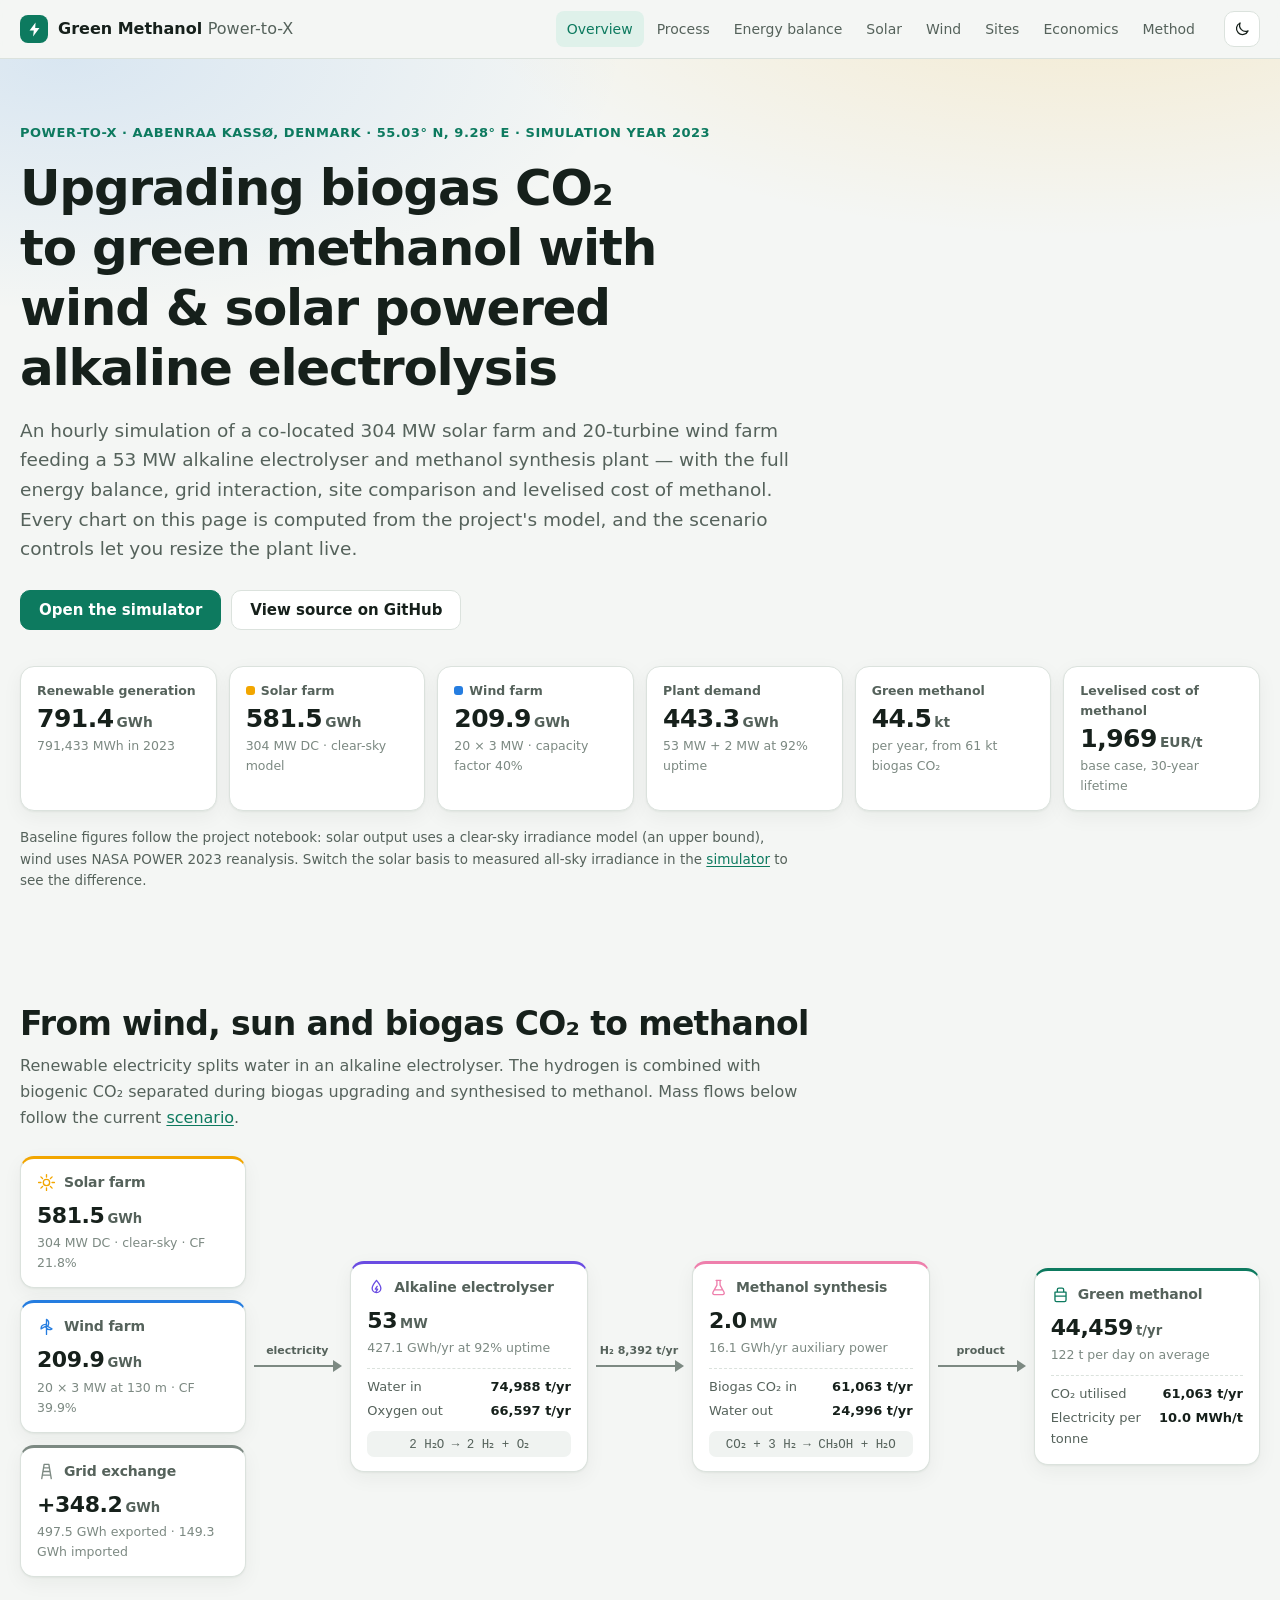
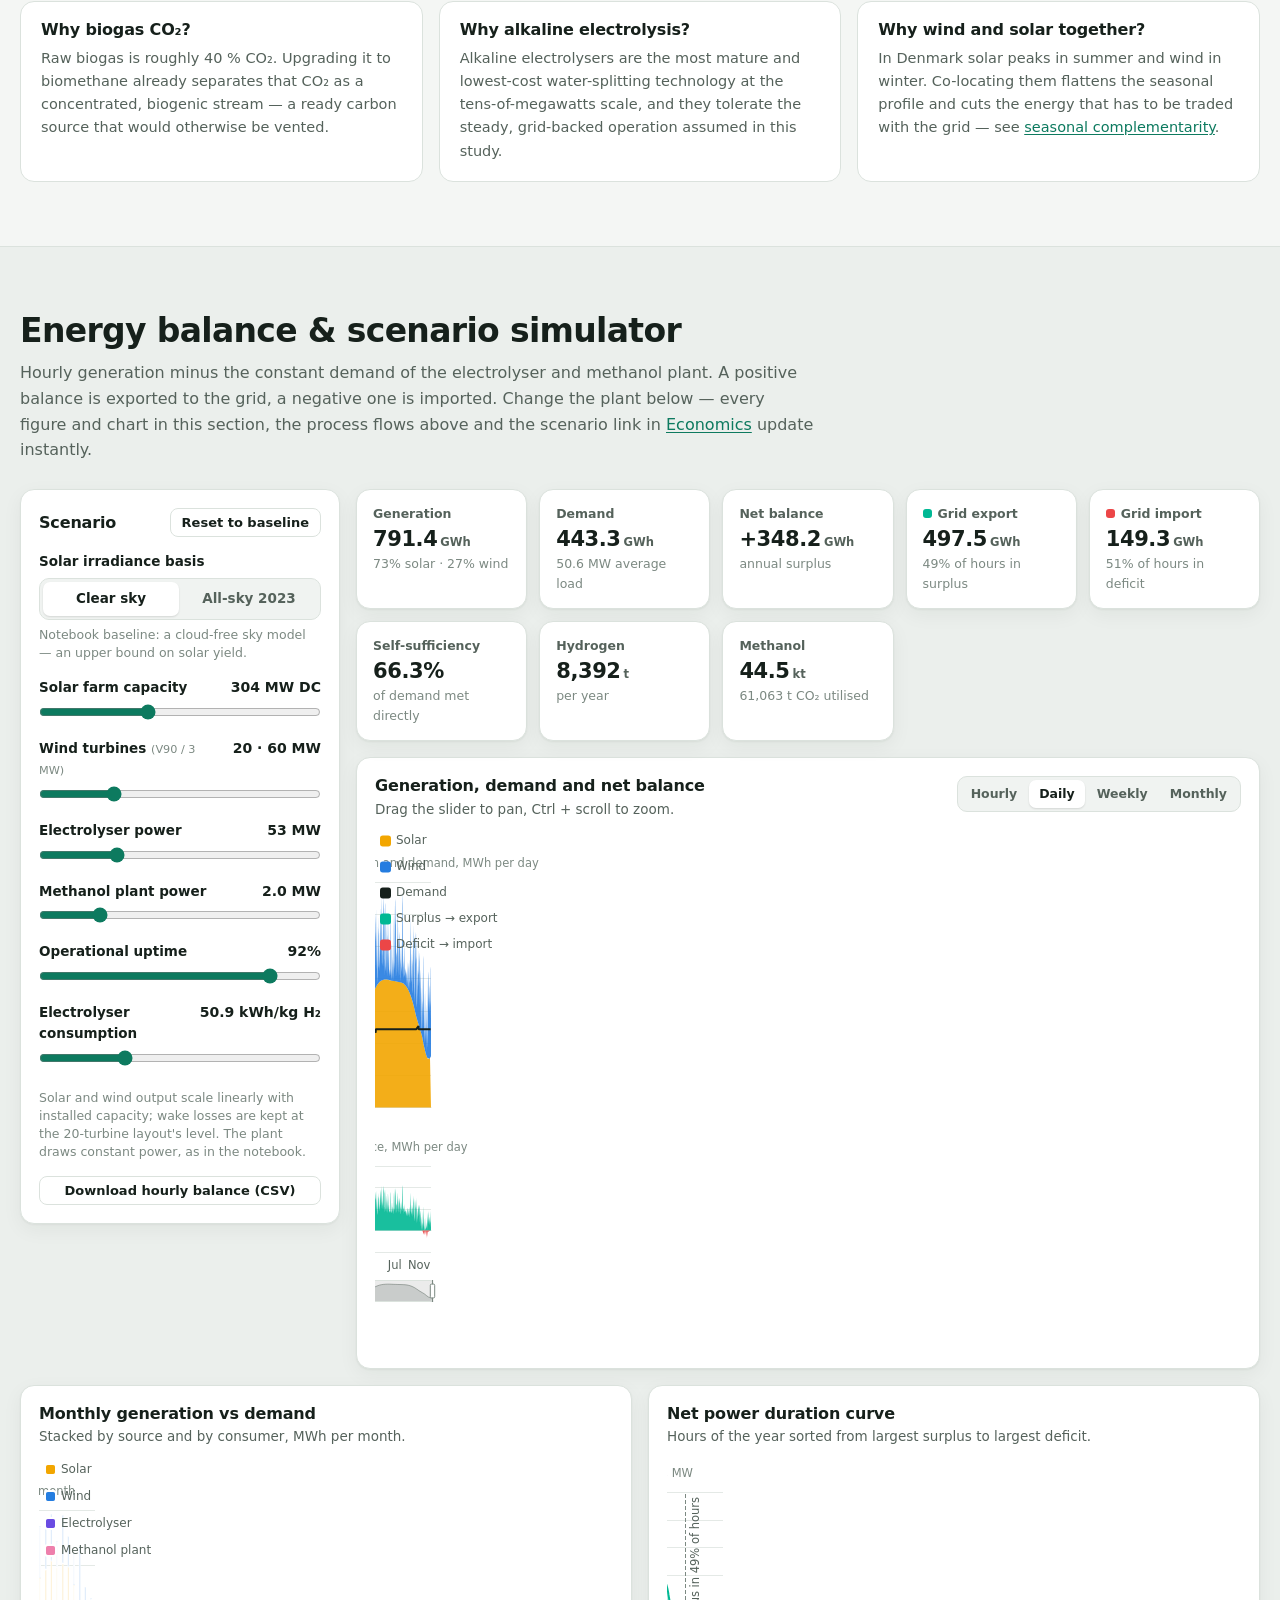
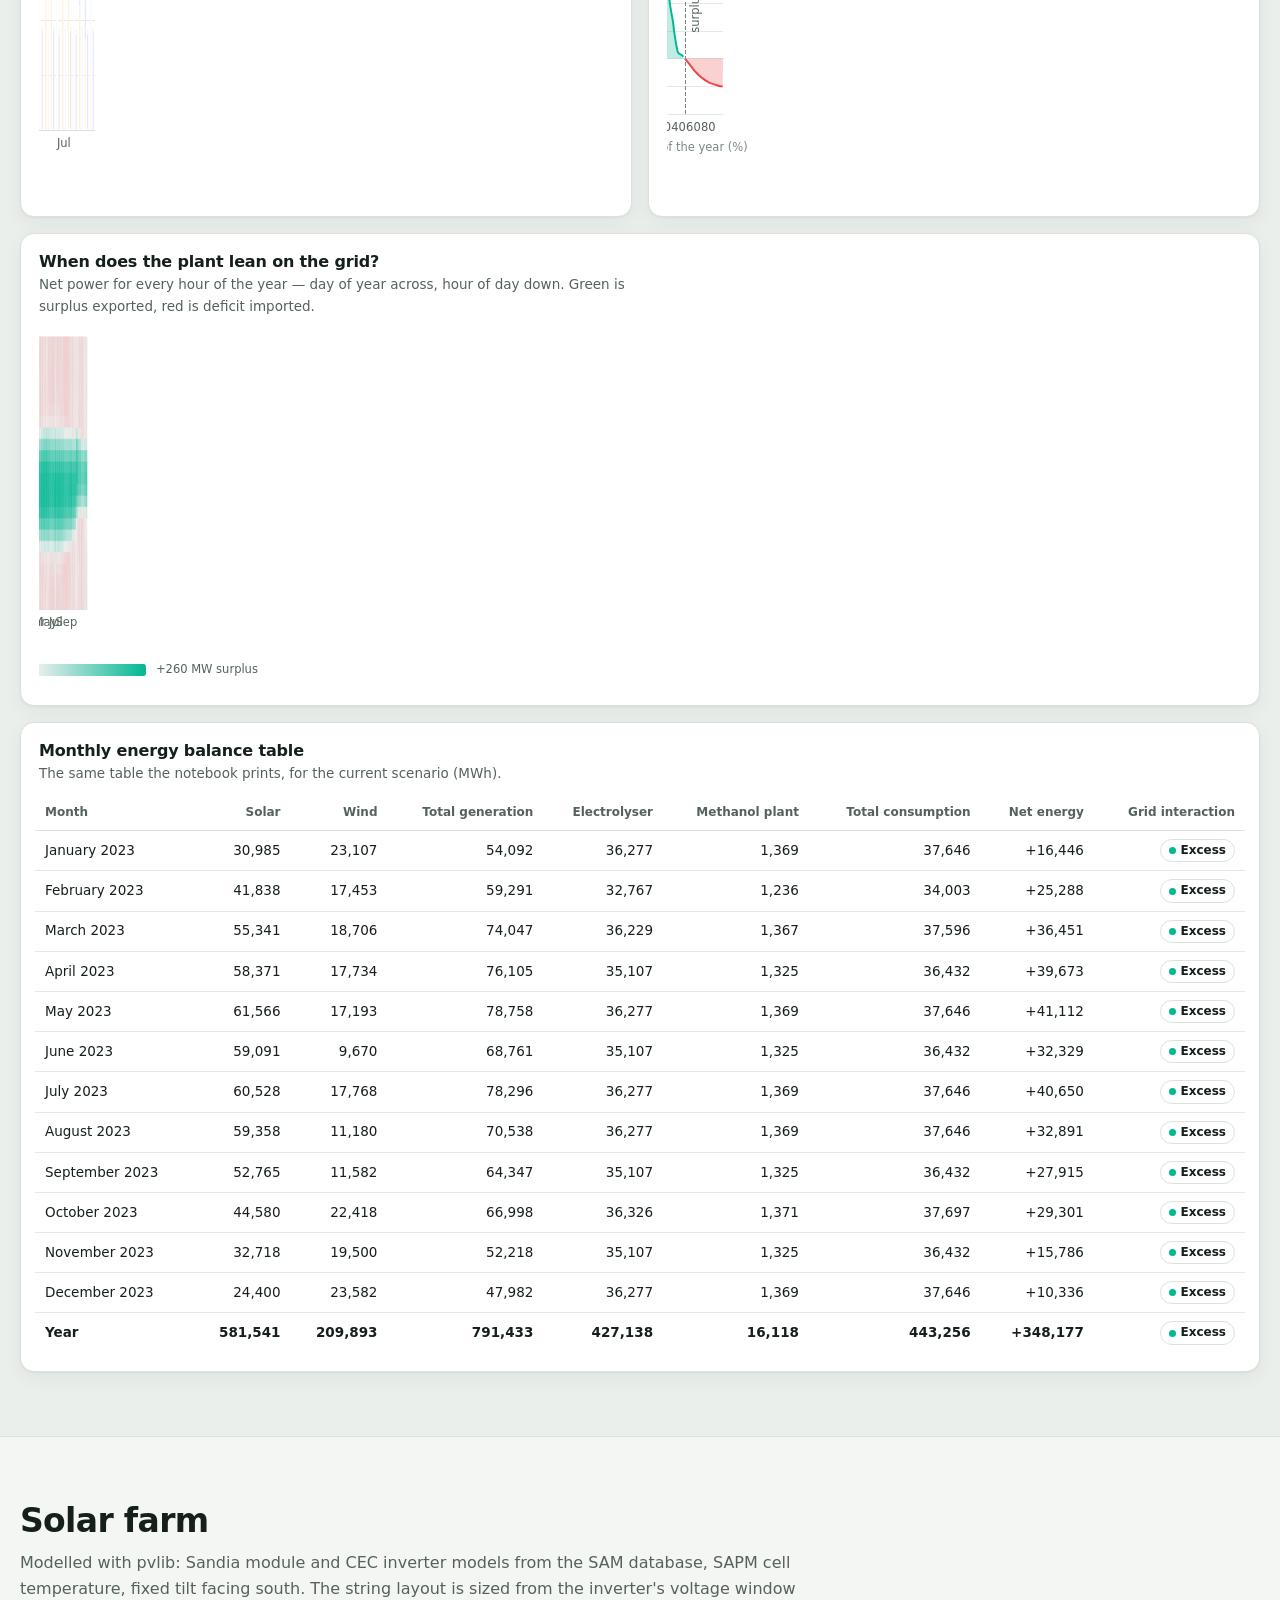
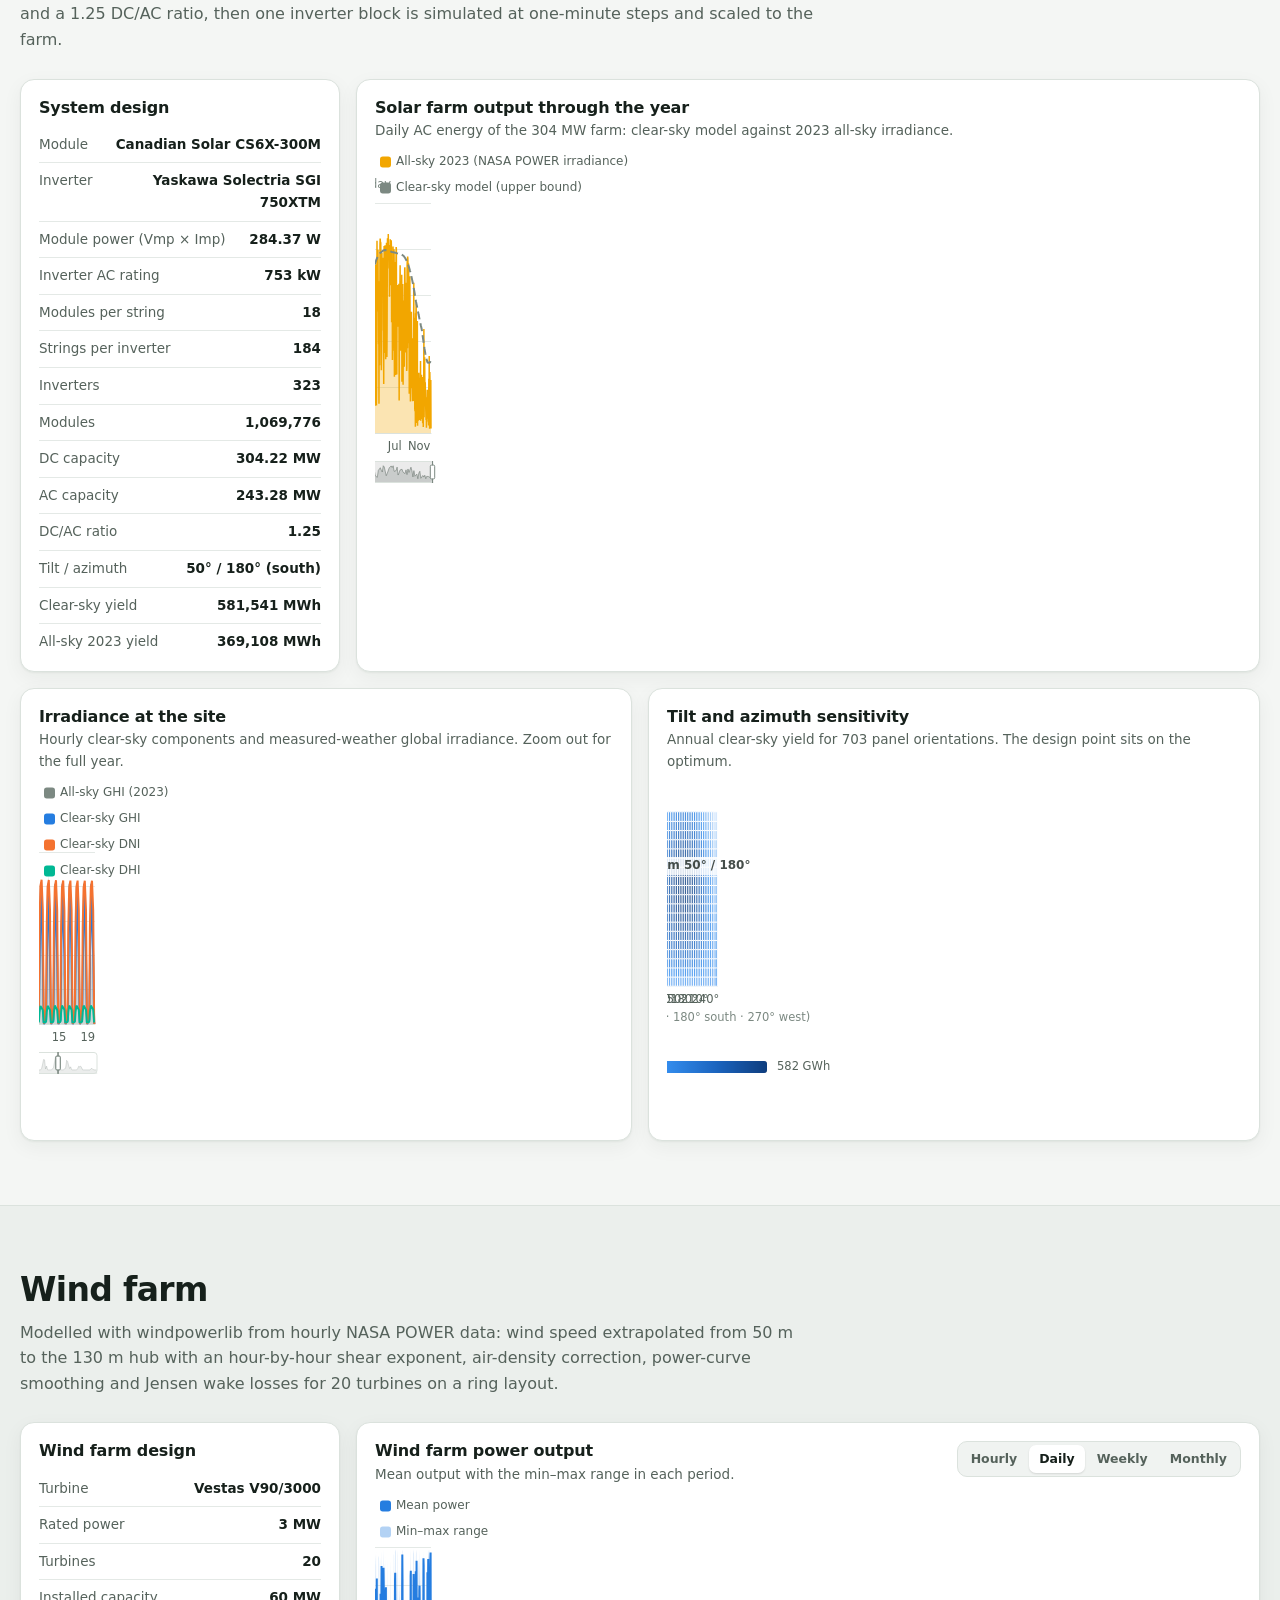
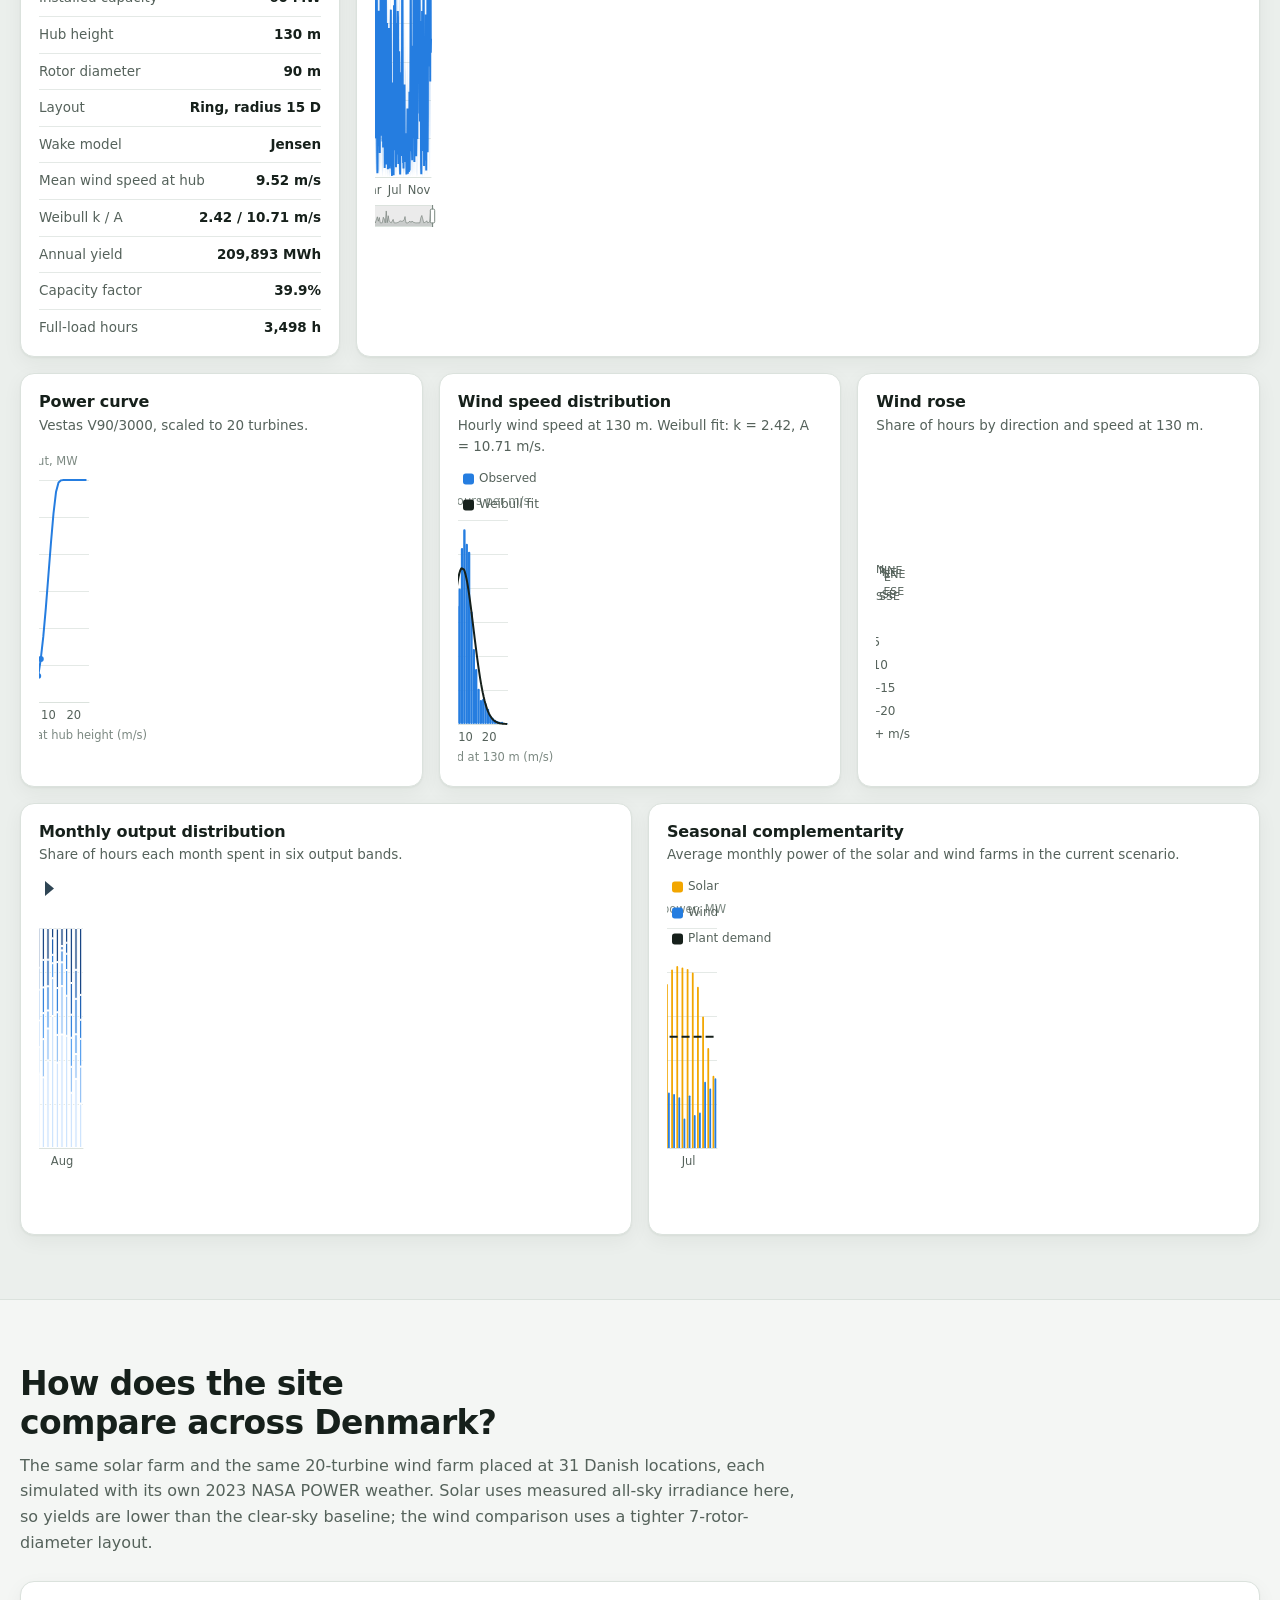
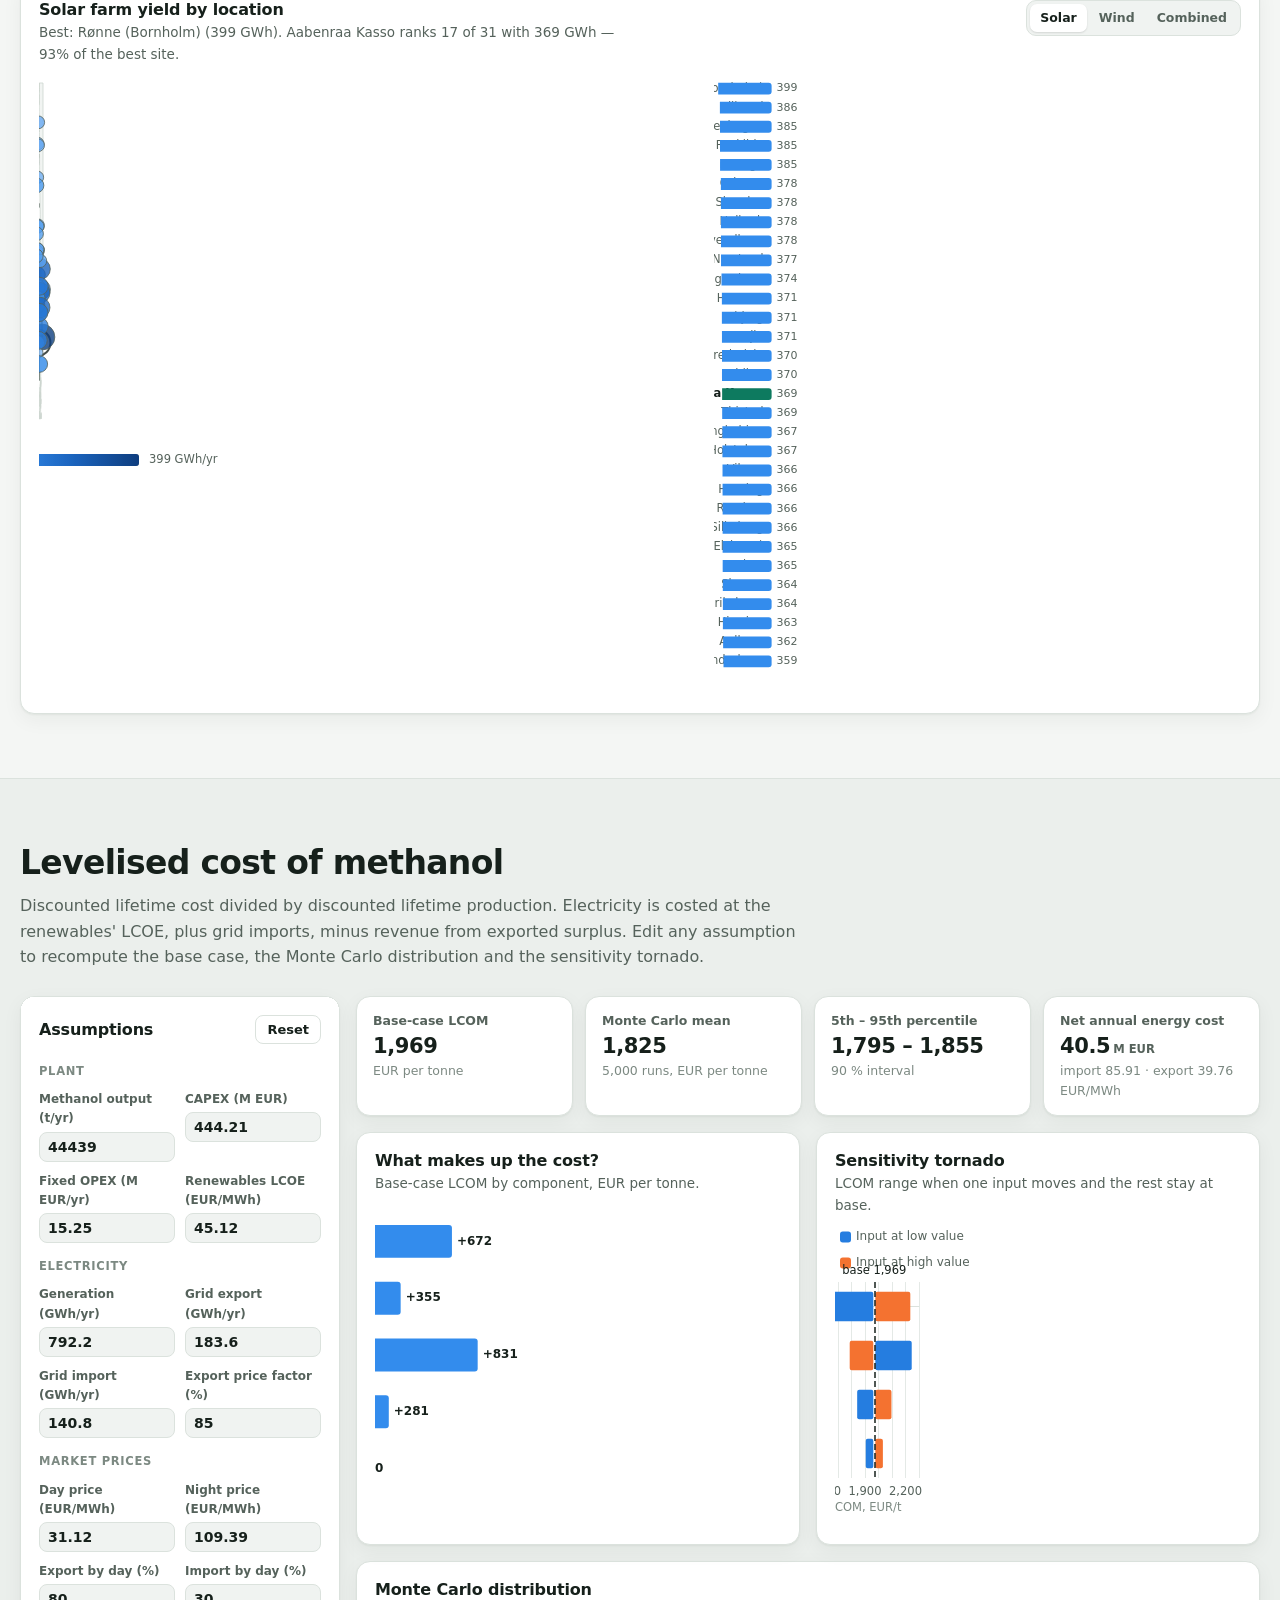
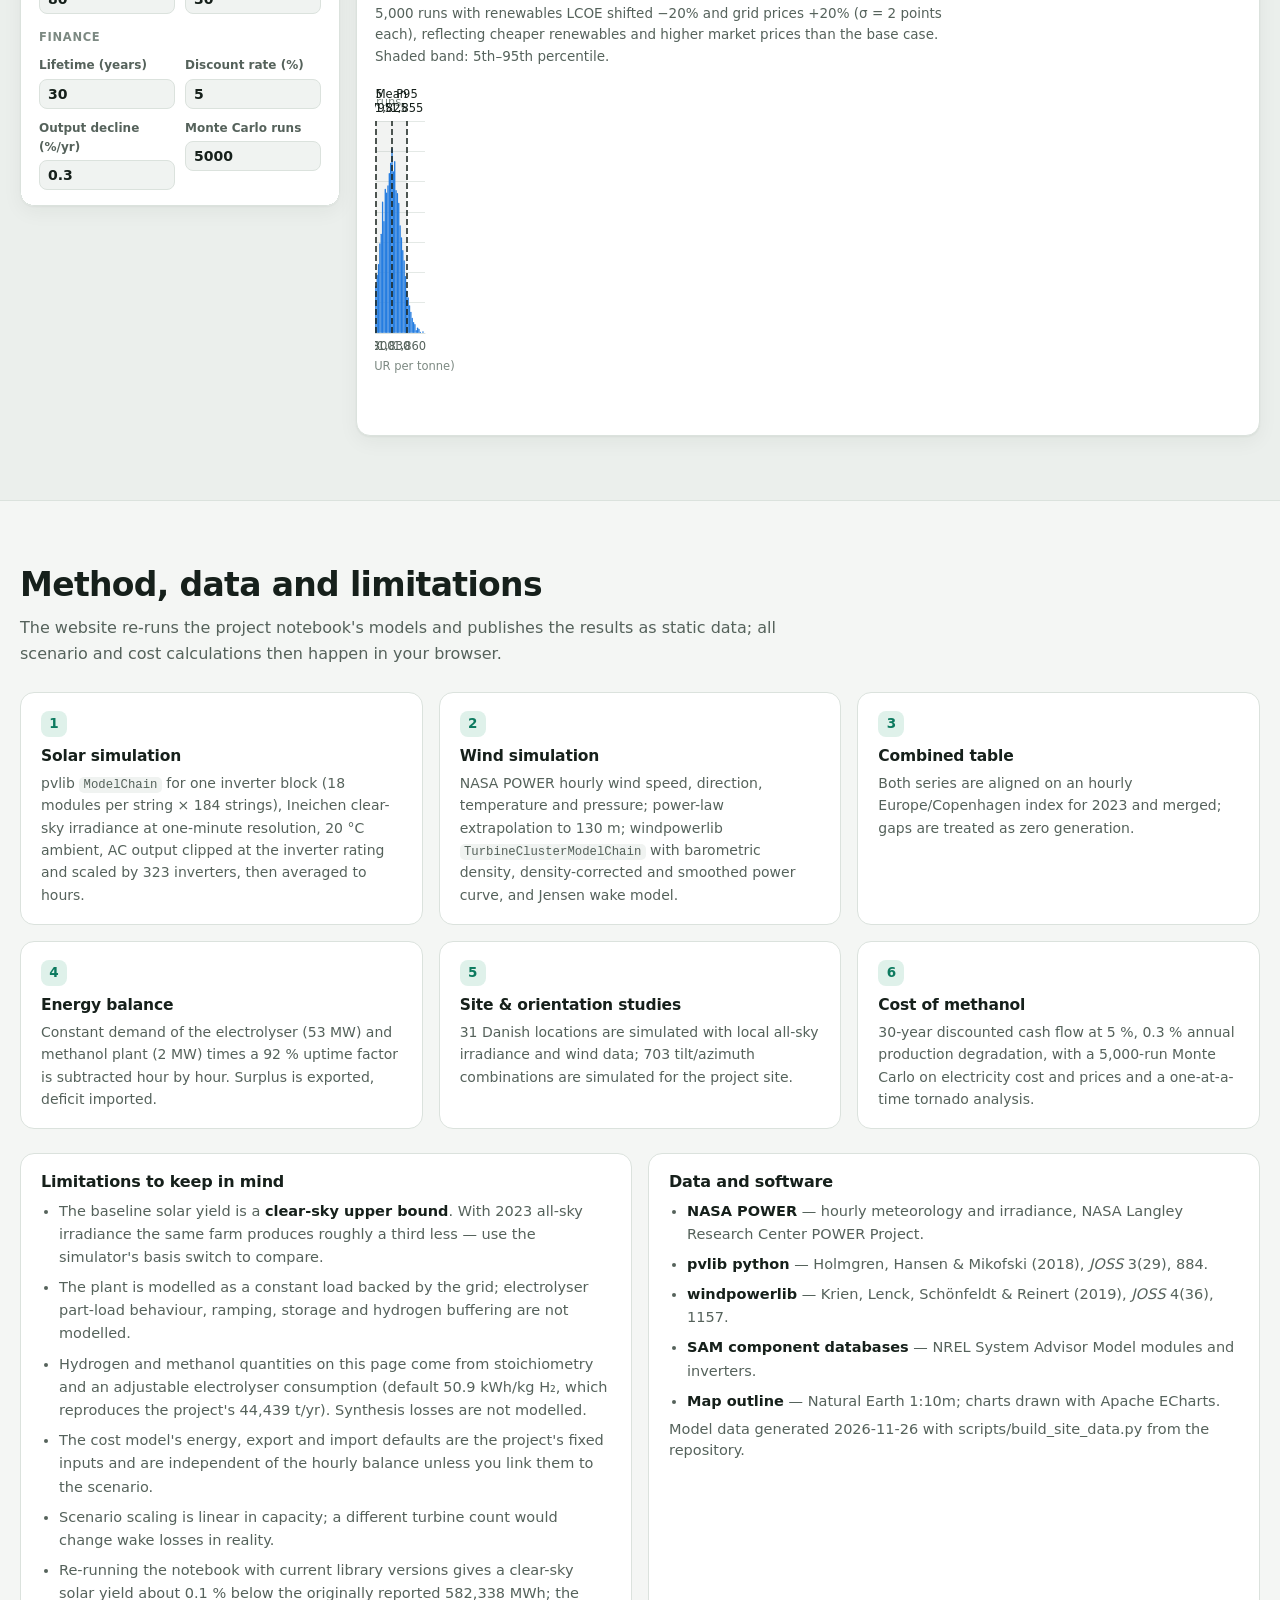
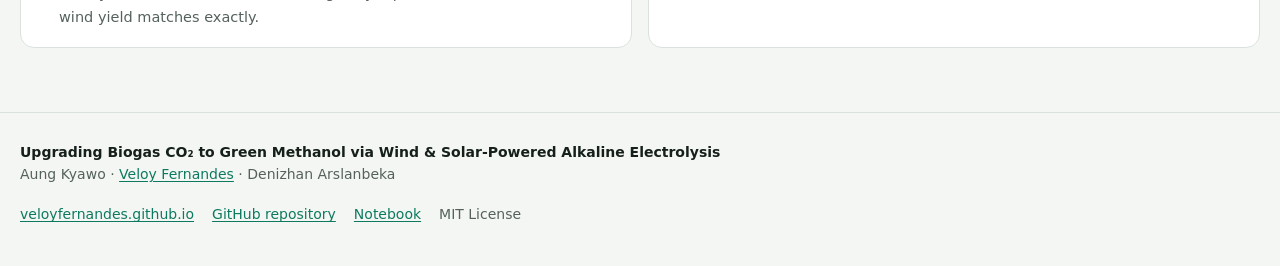
==== green-methanol/index.html @ 8b022f76 "Host the green methanol simulator at /green-methanol/ Copy of the static site from the project repos" ====
<!doctype html>
<html lang="en">
<head>
<meta charset="utf-8">
<meta name="viewport" content="width=device-width, initial-scale=1">
<title>Green Methanol Power-to-X · Wind &amp; Solar Powered Alkaline Electrolysis</title>
<meta name="description" content="Interactive simulation of a co-located wind and solar farm powering alkaline electrolysis to upgrade biogas CO₂ into green methanol at Aabenraa Kassø, Denmark.">
<meta name="color-scheme" content="light dark">
<link rel="icon" href="data:image/svg+xml,%3Csvg xmlns='http://www.w3.org/2000/svg' viewBox='0 0 32 32'%3E%3Crect width='32' height='32' rx='7' fill='%230d7a5f'/%3E%3Cpath d='M18 4 8 18h7l-1 10 10-14h-7z' fill='%23fff'/%3E%3C/svg%3E">
<script>
  (function () {
    try {
      var t = localStorage.getItem('theme');
      if (t !== 'light' && t !== 'dark') t = matchMedia('(prefers-color-scheme: dark)').matches ? 'dark' : 'light';
      document.documentElement.setAttribute('data-theme', t);
    } catch (e) { document.documentElement.setAttribute('data-theme', 'light'); }
  })();
</script>
<link rel="stylesheet" href="assets/styles.css">
</head>
<body>
<a class="skip" href="#main">Skip to content</a>

<header class="topbar" id="top">
  <div class="topbar-inner">
    <a class="brand" href="#top" aria-label="Green Methanol Power-to-X, back to top">
      <span class="brand-mark" aria-hidden="true"><svg viewBox="0 0 24 24"><path d="M13.5 2 5 13.5h6L10 22l9-12h-6z"/></svg></span>
      <span class="brand-text">Green Methanol <span class="brand-sub">Power-to-X</span></span>
    </a>
    <nav class="nav" aria-label="Sections">
      <a href="#overview">Overview</a>
      <a href="#process">Process</a>
      <a href="#balance">Energy balance</a>
      <a href="#solar">Solar</a>
      <a href="#wind">Wind</a>
      <a href="#sites">Sites</a>
      <a href="#economics">Economics</a>
      <a href="#method">Method</a>
    </nav>
    <button class="icon-btn" id="themeToggle" type="button" aria-label="Switch colour theme" title="Switch colour theme">
      <svg class="i-sun" viewBox="0 0 24 24" aria-hidden="true"><circle cx="12" cy="12" r="4.2"/><path d="M12 2.5v2.6M12 18.9v2.6M2.5 12h2.6M18.9 12h2.6M5.3 5.3l1.8 1.8M16.9 16.9l1.8 1.8M5.3 18.7l1.8-1.8M16.9 7.1l1.8-1.8"/></svg>
      <svg class="i-moon" viewBox="0 0 24 24" aria-hidden="true"><path d="M20 14.5A8 8 0 0 1 9.5 4a8 8 0 1 0 10.5 10.5z"/></svg>
    </button>
  </div>
</header>

<main id="main">

<!-- ============================================================ OVERVIEW -->
<section class="hero" id="overview">
  <div class="wrap">
    <p class="eyebrow">Power-to-X · Aabenraa Kassø, Denmark · 55.03° N, 9.28° E · simulation year 2023</p>
    <h1>Upgrading biogas CO₂ to green methanol with wind &amp; solar powered alkaline electrolysis</h1>
    <p class="lead">An hourly simulation of a co-located 304&nbsp;MW solar farm and 20-turbine wind farm feeding a 53&nbsp;MW alkaline electrolyser and methanol synthesis plant — with the full energy balance, grid interaction, site comparison and levelised cost of methanol. Every chart on this page is computed from the project's model, and the scenario controls let you resize the plant live.</p>
    <div class="hero-actions">
      <a class="btn primary" href="#balance">Open the simulator</a>
      <a class="btn" href="https://github.com/VeloyFernandes/Upgrading-Biogas-CO2-to-Green-Methanol-via-Wind-Solar-Powered-Alkaline-Electrolysis" rel="noopener">View source on GitHub</a>
    </div>
    <div class="kpis" id="heroKpis" aria-label="Baseline results">
      <div class="kpi"><span class="kpi-label">Renewable generation</span><span class="kpi-value" id="hk-gen">–</span><span class="kpi-note" id="hk-gen-n">per year</span></div>
      <div class="kpi"><span class="kpi-label"><i class="dot c-solar"></i>Solar farm</span><span class="kpi-value" id="hk-solar">–</span><span class="kpi-note" id="hk-solar-n"></span></div>
      <div class="kpi"><span class="kpi-label"><i class="dot c-wind"></i>Wind farm</span><span class="kpi-value" id="hk-wind">–</span><span class="kpi-note" id="hk-wind-n"></span></div>
      <div class="kpi"><span class="kpi-label">Plant demand</span><span class="kpi-value" id="hk-cons">–</span><span class="kpi-note" id="hk-cons-n"></span></div>
      <div class="kpi"><span class="kpi-label">Green methanol</span><span class="kpi-value" id="hk-meoh">–</span><span class="kpi-note" id="hk-meoh-n"></span></div>
      <div class="kpi"><span class="kpi-label">Levelised cost of methanol</span><span class="kpi-value" id="hk-lcom">–</span><span class="kpi-note">base case, 30-year lifetime</span></div>
    </div>
    <p class="fineprint">Baseline figures follow the project notebook: solar output uses a clear-sky irradiance model (an upper bound), wind uses NASA POWER 2023 reanalysis. Switch the solar basis to measured all-sky irradiance in the <a href="#balance">simulator</a> to see the difference.</p>
  </div>
</section>

<!-- ============================================================ PROCESS -->
<section id="process" class="section">
  <div class="wrap">
    <header class="section-head">
      <h2>From wind, sun and biogas CO₂ to methanol</h2>
      <p>Renewable electricity splits water in an alkaline electrolyser. The hydrogen is combined with biogenic CO₂ separated during biogas upgrading and synthesised to methanol. Mass flows below follow the current <a href="#balance">scenario</a>.</p>
    </header>

    <div class="flow" id="flow">
      <div class="flow-col">
        <article class="node n-solar">
          <h3><svg viewBox="0 0 24 24" aria-hidden="true"><circle cx="12" cy="12" r="4"/><path d="M12 2v3M12 19v3M2 12h3M19 12h3M4.9 4.9 7 7M17 17l2.1 2.1M4.9 19.1 7 17M17 7l2.1-2.1"/></svg>Solar farm</h3>
          <p class="node-val" id="fl-solar">–</p>
          <p class="node-sub" id="fl-solar-s">–</p>
        </article>
        <article class="node n-wind">
          <h3><svg viewBox="0 0 24 24" aria-hidden="true"><path d="M12 11V3c2.5 1.5 3.5 4.5 2 8M12 11l-6.9 4c-.1-2.9 2-5.3 5.9-5.6M12 11l6.9 4c-2.5 1.5-5.6.9-7.9-2.3M12 12.5V22"/></svg>Wind farm</h3>
          <p class="node-val" id="fl-wind">–</p>
          <p class="node-sub" id="fl-wind-s">–</p>
        </article>
        <article class="node n-grid">
          <h3><svg viewBox="0 0 24 24" aria-hidden="true"><path d="M9 3h6l3 18M9 3 6 21M7.5 12h9M8.3 7.5h7.4M6.7 16.5h10.6"/></svg>Grid exchange</h3>
          <p class="node-val" id="fl-grid">–</p>
          <p class="node-sub" id="fl-grid-s">–</p>
        </article>
      </div>
      <div class="flow-arrow" aria-hidden="true"><span>electricity</span></div>
      <div class="flow-col">
        <article class="node n-el">
          <h3><svg viewBox="0 0 24 24" aria-hidden="true"><path d="M12 3c3.5 4.2 5.5 7 5.5 10a5.5 5.5 0 0 1-11 0c0-3 2-5.8 5.5-10z"/><path d="M12.8 10.5 10.5 14h3l-2.3 3.5"/></svg>Alkaline electrolyser</h3>
          <p class="node-val" id="fl-el">–</p>
          <p class="node-sub" id="fl-el-s">–</p>
          <ul class="io">
            <li><span>Water in</span><b id="fl-h2o-in">–</b></li>
            <li><span>Oxygen out</span><b id="fl-o2">–</b></li>
          </ul>
          <p class="eq">2&nbsp;H₂O → 2&nbsp;H₂ + O₂</p>
        </article>
      </div>
      <div class="flow-arrow" aria-hidden="true"><span id="fl-h2-arrow">hydrogen</span></div>
      <div class="flow-col">
        <article class="node n-syn">
          <h3><svg viewBox="0 0 24 24" aria-hidden="true"><path d="M9 3h6M10 3v6l-5 9a2 2 0 0 0 1.8 3h10.4a2 2 0 0 0 1.8-3l-5-9V3M7.5 15h9"/></svg>Methanol synthesis</h3>
          <p class="node-val" id="fl-syn">–</p>
          <p class="node-sub" id="fl-syn-s">–</p>
          <ul class="io">
            <li><span>Biogas CO₂ in</span><b id="fl-co2">–</b></li>
            <li><span>Water out</span><b id="fl-h2o-out">–</b></li>
          </ul>
          <p class="eq">CO₂ + 3&nbsp;H₂ → CH₃OH + H₂O</p>
        </article>
      </div>
      <div class="flow-arrow" aria-hidden="true"><span>product</span></div>
      <div class="flow-col">
        <article class="node n-prod">
          <h3><svg viewBox="0 0 24 24" aria-hidden="true"><path d="M5 9h14v10a2 2 0 0 1-2 2H7a2 2 0 0 1-2-2zM8 9V6a2 2 0 0 1 2-2h4a2 2 0 0 1 2 2v3M5 14h14"/></svg>Green methanol</h3>
          <p class="node-val" id="fl-meoh">–</p>
          <p class="node-sub" id="fl-meoh-s">–</p>
          <ul class="io">
            <li><span>CO₂ utilised</span><b id="fl-co2-b">–</b></li>
            <li><span>Electricity per tonne</span><b id="fl-spec">–</b></li>
          </ul>
        </article>
      </div>
    </div>

    <div class="cards three">
      <article class="card">
        <h3>Why biogas CO₂?</h3>
        <p>Raw biogas is roughly 40&nbsp;% CO₂. Upgrading it to biomethane already separates that CO₂ as a concentrated, biogenic stream — a ready carbon source that would otherwise be vented.</p>
      </article>
      <article class="card">
        <h3>Why alkaline electrolysis?</h3>
        <p>Alkaline electrolysers are the most mature and lowest-cost water-splitting technology at the tens-of-megawatts scale, and they tolerate the steady, grid-backed operation assumed in this study.</p>
      </article>
      <article class="card">
        <h3>Why wind and solar together?</h3>
        <p>In Denmark solar peaks in summer and wind in winter. Co-locating them flattens the seasonal profile and cuts the energy that has to be traded with the grid — see <a href="#wind">seasonal complementarity</a>.</p>
      </article>
    </div>
  </div>
</section>

<!-- ============================================================ BALANCE / SIMULATOR -->
<section id="balance" class="section alt">
  <div class="wrap">
    <header class="section-head">
      <h2>Energy balance &amp; scenario simulator</h2>
      <p>Hourly generation minus the constant demand of the electrolyser and methanol plant. A positive balance is exported to the grid, a negative one is imported. Change the plant below — every figure and chart in this section, the process flows above and the scenario link in <a href="#economics">Economics</a> update instantly.</p>
    </header>

    <div class="sim">
      <aside class="panel controls" aria-label="Scenario controls">
        <div class="panel-head">
          <h3>Scenario</h3>
          <button class="btn small" id="resetScenario" type="button">Reset to baseline</button>
        </div>

        <fieldset class="seg-field">
          <legend>Solar irradiance basis</legend>
          <div class="seg" role="radiogroup" aria-label="Solar irradiance basis">
            <label><input type="radio" name="solarBasis" value="clear" checked><span>Clear sky</span></label>
            <label><input type="radio" name="solarBasis" value="allsky"><span>All-sky 2023</span></label>
          </div>
          <p class="hint" id="basisHint"></p>
        </fieldset>

        <div class="ctl"><label for="c-solarDcMw">Solar farm capacity</label><output id="o-solarDcMw"></output>
          <input type="range" id="c-solarDcMw" min="0" max="800" step="2"></div>
        <div class="ctl"><label for="c-turbines">Wind turbines <small>(V90 / 3 MW)</small></label><output id="o-turbines"></output>
          <input type="range" id="c-turbines" min="0" max="80" step="1"></div>
        <div class="ctl"><label for="c-electrolyzerMw">Electrolyser power</label><output id="o-electrolyzerMw"></output>
          <input type="range" id="c-electrolyzerMw" min="0" max="200" step="1"></div>
        <div class="ctl"><label for="c-methanolMw">Methanol plant power</label><output id="o-methanolMw"></output>
          <input type="range" id="c-methanolMw" min="0" max="10" step="0.1"></div>
        <div class="ctl"><label for="c-uptime">Operational uptime</label><output id="o-uptime"></output>
          <input type="range" id="c-uptime" min="50" max="100" step="1"></div>
        <div class="ctl"><label for="c-h2KwhPerKg">Electrolyser consumption</label><output id="o-h2KwhPerKg"></output>
          <input type="range" id="c-h2KwhPerKg" min="45" max="65" step="0.1"></div>

        <p class="hint">Solar and wind output scale linearly with installed capacity; wake losses are kept at the 20-turbine layout's level. The plant draws constant power, as in the notebook.</p>
        <button class="btn small" id="downloadCsv" type="button">Download hourly balance (CSV)</button>
      </aside>

      <div class="sim-main">
        <div class="kpis compact" aria-live="polite">
          <div class="kpi"><span class="kpi-label">Generation</span><span class="kpi-value" id="k-gen">–</span><span class="kpi-note" id="k-gen-n"></span></div>
          <div class="kpi"><span class="kpi-label">Demand</span><span class="kpi-value" id="k-cons">–</span><span class="kpi-note" id="k-cons-n"></span></div>
          <div class="kpi"><span class="kpi-label">Net balance</span><span class="kpi-value" id="k-net">–</span><span class="kpi-note" id="k-net-n"></span></div>
          <div class="kpi"><span class="kpi-label"><i class="dot c-surplus"></i>Grid export</span><span class="kpi-value" id="k-exp">–</span><span class="kpi-note" id="k-exp-n"></span></div>
          <div class="kpi"><span class="kpi-label"><i class="dot c-deficit"></i>Grid import</span><span class="kpi-value" id="k-imp">–</span><span class="kpi-note" id="k-imp-n"></span></div>
          <div class="kpi"><span class="kpi-label">Self-sufficiency</span><span class="kpi-value" id="k-self">–</span><span class="kpi-note">of demand met directly</span></div>
          <div class="kpi"><span class="kpi-label">Hydrogen</span><span class="kpi-value" id="k-h2">–</span><span class="kpi-note">per year</span></div>
          <div class="kpi"><span class="kpi-label">Methanol</span><span class="kpi-value" id="k-meoh">–</span><span class="kpi-note" id="k-meoh-n"></span></div>
        </div>

        <figure class="panel chart-card">
          <figcaption>
            <div><h3>Generation, demand and net balance</h3><p id="balanceSub">Drag the slider or scroll to zoom.</p></div>
            <div class="seg small" role="radiogroup" aria-label="Time resolution" data-seg="balanceRes">
              <label><input type="radio" name="balanceRes" value="hour"><span>Hourly</span></label>
              <label><input type="radio" name="balanceRes" value="day" checked><span>Daily</span></label>
              <label><input type="radio" name="balanceRes" value="week"><span>Weekly</span></label>
              <label><input type="radio" name="balanceRes" value="month"><span>Monthly</span></label>
            </div>
          </figcaption>
          <div class="chart tall" id="ch-balance" role="img" aria-label="Stacked solar and wind generation against plant demand, with the net balance below"></div>
        </figure>
      </div>
    </div>

    <div class="grid two">
      <figure class="panel chart-card">
        <figcaption><div><h3>Monthly generation vs demand</h3><p>Stacked by source and by consumer, MWh per month.</p></div></figcaption>
        <div class="chart" id="ch-monthly" role="img" aria-label="Monthly solar and wind generation next to electrolyser and methanol plant consumption"></div>
      </figure>
      <figure class="panel chart-card">
        <figcaption><div><h3>Net power duration curve</h3><p>Hours of the year sorted from largest surplus to largest deficit.</p></div></figcaption>
        <div class="chart" id="ch-duration" role="img" aria-label="Duration curve of the hourly net power"></div>
      </figure>
    </div>

    <figure class="panel chart-card">
      <figcaption><div><h3>When does the plant lean on the grid?</h3><p>Net power for every hour of the year — day of year across, hour of day down. Green is surplus exported, red is deficit imported.</p></div></figcaption>
      <div class="chart" id="ch-heat" role="img" aria-label="Heat map of net power by day of year and hour of day"></div>
    </figure>

    <figure class="panel chart-card">
      <figcaption><div><h3>Monthly energy balance table</h3><p>The same table the notebook prints, for the current scenario (MWh).</p></div></figcaption>
      <div class="table-wrap"><table class="data" id="monthlyTable"></table></div>
    </figure>
  </div>
</section>

<!-- ============================================================ SOLAR -->
<section id="solar" class="section">
  <div class="wrap">
    <header class="section-head">
      <h2>Solar farm</h2>
      <p>Modelled with pvlib: Sandia module and CEC inverter models from the SAM database, SAPM cell temperature, fixed tilt facing south. The string layout is sized from the inverter's voltage window and a 1.25 DC/AC ratio, then one inverter block is simulated at one-minute steps and scaled to the farm.</p>
    </header>

    <div class="grid sidebar">
      <div class="panel spec">
        <h3>System design</h3>
        <dl id="solarSpec"></dl>
      </div>
      <figure class="panel chart-card">
        <figcaption><div><h3>Solar farm output through the year</h3><p>Daily AC energy of the 304 MW farm: clear-sky model against 2023 all-sky irradiance.</p></div></figcaption>
        <div class="chart" id="ch-solar" role="img" aria-label="Daily solar farm energy, clear sky versus all-sky"></div>
      </figure>
    </div>

    <div class="grid two">
      <figure class="panel chart-card">
        <figcaption><div><h3>Irradiance at the site</h3><p>Hourly clear-sky components and measured-weather global irradiance. Zoom out for the full year.</p></div></figcaption>
        <div class="chart" id="ch-irr" role="img" aria-label="Clear-sky GHI, DNI and DHI with all-sky GHI"></div>
      </figure>
      <figure class="panel chart-card">
        <figcaption><div><h3>Tilt and azimuth sensitivity</h3><p>Annual clear-sky yield for 703 panel orientations. The design point sits on the optimum.</p></div></figcaption>
        <div class="chart" id="ch-tilt" role="img" aria-label="Heat map of annual solar yield by panel tilt and azimuth"></div>
      </figure>
    </div>
  </div>
</section>

<!-- ============================================================ WIND -->
<section id="wind" class="section alt">
  <div class="wrap">
    <header class="section-head">
      <h2>Wind farm</h2>
      <p>Modelled with windpowerlib from hourly NASA POWER data: wind speed extrapolated from 50&nbsp;m to the 130&nbsp;m hub with an hour-by-hour shear exponent, air-density correction, power-curve smoothing and Jensen wake losses for 20 turbines on a ring layout.</p>
    </header>

    <div class="grid sidebar">
      <div class="panel spec">
        <h3>Wind farm design</h3>
        <dl id="windSpec"></dl>
      </div>
      <figure class="panel chart-card">
        <figcaption>
          <div><h3>Wind farm power output</h3><p id="windSub">Mean output with the min–max range in each period.</p></div>
          <div class="seg small" role="radiogroup" aria-label="Time resolution" data-seg="windRes">
            <label><input type="radio" name="windRes" value="hour"><span>Hourly</span></label>
            <label><input type="radio" name="windRes" value="day" checked><span>Daily</span></label>
            <label><input type="radio" name="windRes" value="week"><span>Weekly</span></label>
            <label><input type="radio" name="windRes" value="month"><span>Monthly</span></label>
          </div>
        </figcaption>
        <div class="chart" id="ch-wind" role="img" aria-label="Wind farm power output over the year"></div>
      </figure>
    </div>

    <div class="grid three">
      <figure class="panel chart-card">
        <figcaption><div><h3>Power curve</h3><p>Vestas V90/3000, scaled to 20 turbines.</p></div></figcaption>
        <div class="chart short" id="ch-pc" role="img" aria-label="Wind farm power curve"></div>
      </figure>
      <figure class="panel chart-card">
        <figcaption><div><h3>Wind speed distribution</h3><p id="weibullSub">Hub-height wind speed with Weibull fit.</p></div></figcaption>
        <div class="chart short" id="ch-weibull" role="img" aria-label="Histogram of hub-height wind speed with fitted Weibull distribution"></div>
      </figure>
      <figure class="panel chart-card">
        <figcaption><div><h3>Wind rose</h3><p>Share of hours by direction and speed at 130 m.</p></div></figcaption>
        <div class="chart short" id="ch-rose" role="img" aria-label="Wind rose with 16 direction sectors"></div>
      </figure>
    </div>

    <div class="grid two">
      <figure class="panel chart-card">
        <figcaption><div><h3>Monthly output distribution</h3><p>Share of hours each month spent in six output bands.</p></div></figcaption>
        <div class="chart" id="ch-wdist" role="img" aria-label="Share of hours per month in each wind farm output band"></div>
      </figure>
      <figure class="panel chart-card">
        <figcaption><div><h3>Seasonal complementarity</h3><p>Average monthly power of the solar and wind farms in the current scenario.</p></div></figcaption>
        <div class="chart" id="ch-season" role="img" aria-label="Average monthly solar and wind power"></div>
      </figure>
    </div>
  </div>
</section>

<!-- ============================================================ SITES -->
<section id="sites" class="section">
  <div class="wrap">
    <header class="section-head">
      <h2>How does the site compare across Denmark?</h2>
      <p>The same solar farm and the same 20-turbine wind farm placed at 31 Danish locations, each simulated with its own 2023 NASA POWER weather. Solar uses measured all-sky irradiance here, so yields are lower than the clear-sky baseline; the wind comparison uses a tighter 7-rotor-diameter layout.</p>
    </header>
    <div class="panel chart-card">
      <div class="figcap">
        <div><h3 id="mapTitle">Annual yield by location</h3><p id="mapSub"></p></div>
        <div class="seg small" role="radiogroup" aria-label="Resource" data-seg="geoMode">
          <label><input type="radio" name="geoMode" value="solar" checked><span>Solar</span></label>
          <label><input type="radio" name="geoMode" value="wind"><span>Wind</span></label>
          <label><input type="radio" name="geoMode" value="total"><span>Combined</span></label>
        </div>
      </div>
      <div class="grid map-grid">
        <div class="chart map" id="ch-map" role="img" aria-label="Map of Denmark with annual energy yield at 31 locations"></div>
        <div class="chart rank" id="ch-rank" role="img" aria-label="Locations ranked by annual energy yield"></div>
      </div>
    </div>
  </div>
</section>

<!-- ============================================================ ECONOMICS -->
<section id="economics" class="section alt">
  <div class="wrap">
    <header class="section-head">
      <h2>Levelised cost of methanol</h2>
      <p>Discounted lifetime cost divided by discounted lifetime production. Electricity is costed at the renewables' LCOE, plus grid imports, minus revenue from exported surplus. Edit any assumption to recompute the base case, the Monte Carlo distribution and the sensitivity tornado.</p>
    </header>

    <div class="sim">
      <aside class="panel controls" aria-label="Cost assumptions">
        <div class="panel-head">
          <h3>Assumptions</h3>
          <button class="btn small" id="resetLcom" type="button">Reset</button>
        </div>
        <div class="form" id="lcomForm"></div>
        <button class="btn small" id="useScenario" type="button">Use energy &amp; production from scenario</button>
        <p class="hint" id="lcomHint">Defaults are the project's techno-economic inputs. CAPEX and OPEX are not rescaled when you pull in a different scenario.</p>
      </aside>

      <div class="sim-main">
        <div class="kpis compact" aria-live="polite">
          <div class="kpi"><span class="kpi-label">Base-case LCOM</span><span class="kpi-value" id="e-base">–</span><span class="kpi-note">EUR per tonne</span></div>
          <div class="kpi"><span class="kpi-label">Monte Carlo mean</span><span class="kpi-value" id="e-mean">–</span><span class="kpi-note" id="e-mean-n"></span></div>
          <div class="kpi"><span class="kpi-label">5th – 95th percentile</span><span class="kpi-value" id="e-band">–</span><span class="kpi-note">90 % interval</span></div>
          <div class="kpi"><span class="kpi-label">Net annual energy cost</span><span class="kpi-value" id="e-energy">–</span><span class="kpi-note" id="e-energy-n"></span></div>
        </div>

        <div class="grid two">
          <figure class="panel chart-card">
            <figcaption><div><h3>What makes up the cost?</h3><p>Base-case LCOM by component, EUR per tonne.</p></div></figcaption>
            <div class="chart short" id="ch-break" role="img" aria-label="LCOM cost components"></div>
          </figure>
          <figure class="panel chart-card">
            <figcaption><div><h3>Sensitivity tornado</h3><p>LCOM range when one input moves and the rest stay at base.</p></div></figcaption>
            <div class="chart short" id="ch-tornado" role="img" aria-label="Tornado chart of LCOM sensitivity"></div>
          </figure>
        </div>
        <figure class="panel chart-card">
          <figcaption><div><h3>Monte Carlo distribution</h3><p id="mcSub"></p></div></figcaption>
          <div class="chart" id="ch-mc" role="img" aria-label="Histogram of simulated LCOM values"></div>
        </figure>
      </div>
    </div>
  </div>
</section>

<!-- ============================================================ METHOD -->
<section id="method" class="section">
  <div class="wrap">
    <header class="section-head">
      <h2>Method, data and limitations</h2>
      <p>The website re-runs the project notebook's models and publishes the results as static data; all scenario and cost calculations then happen in your browser.</p>
    </header>

    <ol class="steps">
      <li><h3>Solar simulation</h3><p>pvlib <code>ModelChain</code> for one inverter block (18 modules per string × 184 strings), Ineichen clear-sky irradiance at one-minute resolution, 20&nbsp;°C ambient, AC output clipped at the inverter rating and scaled by 323 inverters, then averaged to hours.</p></li>
      <li><h3>Wind simulation</h3><p>NASA POWER hourly wind speed, direction, temperature and pressure; power-law extrapolation to 130&nbsp;m; windpowerlib <code>TurbineClusterModelChain</code> with barometric density, density-corrected and smoothed power curve, and Jensen wake model.</p></li>
      <li><h3>Combined table</h3><p>Both series are aligned on an hourly Europe/Copenhagen index for 2023 and merged; gaps are treated as zero generation.</p></li>
      <li><h3>Energy balance</h3><p>Constant demand of the electrolyser (53&nbsp;MW) and methanol plant (2&nbsp;MW) times a 92&nbsp;% uptime factor is subtracted hour by hour. Surplus is exported, deficit imported.</p></li>
      <li><h3>Site &amp; orientation studies</h3><p>31 Danish locations are simulated with local all-sky irradiance and wind data; 703 tilt/azimuth combinations are simulated for the project site.</p></li>
      <li><h3>Cost of methanol</h3><p>30-year discounted cash flow at 5&nbsp;%, 0.3&nbsp;% annual production degradation, with a 5,000-run Monte Carlo on electricity cost and prices and a one-at-a-time tornado analysis.</p></li>
    </ol>

    <div class="cards two">
      <article class="card">
        <h3>Limitations to keep in mind</h3>
        <ul>
          <li>The baseline solar yield is a <strong>clear-sky upper bound</strong>. With 2023 all-sky irradiance the same farm produces roughly a third less — use the simulator's basis switch to compare.</li>
          <li>The plant is modelled as a constant load backed by the grid; electrolyser part-load behaviour, ramping, storage and hydrogen buffering are not modelled.</li>
          <li>Hydrogen and methanol quantities on this page come from stoichiometry and an adjustable electrolyser consumption (default 50.9&nbsp;kWh/kg H₂, which reproduces the project's 44,439&nbsp;t/yr). Synthesis losses are not modelled.</li>
          <li>The cost model's energy, export and import defaults are the project's fixed inputs and are independent of the hourly balance unless you link them to the scenario.</li>
          <li>Scenario scaling is linear in capacity; a different turbine count would change wake losses in reality.</li>
          <li>Re-running the notebook with current library versions gives a clear-sky solar yield about 0.1&nbsp;% below the originally reported 582,338&nbsp;MWh; the wind yield matches exactly.</li>
        </ul>
      </article>
      <article class="card">
        <h3>Data and software</h3>
        <ul>
          <li><strong>NASA POWER</strong> — hourly meteorology and irradiance, NASA Langley Research Center POWER Project.</li>
          <li><strong>pvlib python</strong> — Holmgren, Hansen &amp; Mikofski (2018), <em>JOSS</em> 3(29), 884.</li>
          <li><strong>windpowerlib</strong> — Krien, Lenck, Schönfeldt &amp; Reinert (2019), <em>JOSS</em> 4(36), 1157.</li>
          <li><strong>SAM component databases</strong> — NREL System Advisor Model modules and inverters.</li>
          <li><strong>Map outline</strong> — Natural Earth 1:10m; charts drawn with Apache ECharts.</li>
        </ul>
        <p class="hint" id="dataStamp"></p>
      </article>
    </div>
  </div>
</section>
</main>

<footer class="footer">
  <div class="wrap footer-inner">
    <div>
      <strong>Upgrading Biogas CO₂ to Green Methanol via Wind &amp; Solar-Powered Alkaline Electrolysis</strong>
      <p>Aung Kyawo · <a href="https://veloyfernandes.github.io/">Veloy Fernandes</a> · Denizhan Arslanbeka</p>
    </div>
    <div class="footer-links">
      <a href="https://veloyfernandes.github.io/">veloyfernandes.github.io</a>
      <a href="https://github.com/VeloyFernandes/Upgrading-Biogas-CO2-to-Green-Methanol-via-Wind-Solar-Powered-Alkaline-Electrolysis" rel="noopener">GitHub repository</a>
      <a href="https://github.com/VeloyFernandes/Upgrading-Biogas-CO2-to-Green-Methanol-via-Wind-Solar-Powered-Alkaline-Electrolysis/blob/main/Wind_Solar_v24.ipynb" rel="noopener">Notebook</a>
      <span>MIT License</span>
    </div>
  </div>
</footer>

<noscript><p class="noscript">This page needs JavaScript to draw its charts and run the simulator.</p></noscript>

<script src="vendor/echarts.min.js"></script>
<script src="assets/data.js"></script>
<script src="assets/map.js"></script>
<script src="assets/model.js"></script>
<script src="assets/app.js"></script>
</body>
</html>
---- green-methanol/assets/styles.css ----
/* Green Methanol Power-to-X — site styles */
:root {
  color-scheme: light;
  --bg: #f4f6f4;
  --bg-alt: #ebefec;
  --surface: #ffffff;
  --surface-2: #f0f3f1;
  --border: #dbe2dd;
  --text: #16201b;
  --text-2: #55625b;
  --text-3: #7c8982;
  --accent: #0d7a5f;
  --accent-ink: #ffffff;
  --accent-soft: #dff1ea;
  --grid: #e4e9e6;
  --shadow: 0 1px 2px rgba(16, 32, 26, .05), 0 6px 20px rgba(16, 32, 26, .05);

  /* data colours */
  --c-solar: #f2a600;
  --c-wind: #257de0;
  --c-el: #6a4ce2;
  --c-meoh: #ee7fac;
  --c-surplus: #00b894;
  --c-deficit: #ec4647;
  --c-neutral: #efefef;
  --c-aqua: #00b894;
  --c-orange: #f47230;
  --seq-0: #cce3fd; --seq-1: #84b9f3; --seq-2: #338ced; --seq-3: #1b64be; --seq-4: #0e3d7e;
  --map-land: #f1f4f2; --map-land-dk: #dfe7e2; --map-line: #cdd6d0; --map-sea: #f0f3f1;

  --radius: 14px;
  --font: ui-sans-serif, system-ui, -apple-system, "Segoe UI", Roboto, "Helvetica Neue", Arial, sans-serif;
  --mono: ui-monospace, SFMono-Regular, Menlo, Consolas, monospace;
}
:root[data-theme="dark"] {
  color-scheme: dark;
  --bg: #0e1312;
  --bg-alt: #121917;
  --surface: #171e1c;
  --surface-2: #1e2725;
  --border: #2a3532;
  --text: #e8eeeb;
  --text-2: #a3b0aa;
  --text-3: #7d8a84;
  --accent: #3ccaa2;
  --accent-ink: #06231b;
  --accent-soft: #16332b;
  --grid: #26302d;
  --shadow: 0 1px 2px rgba(0, 0, 0, .3), 0 8px 24px rgba(0, 0, 0, .25);

  --c-solar: #d28e05;
  --c-wind: #338ced;
  --c-el: #9887ef;
  --c-meoh: #e24d8b;
  --c-surplus: #00a888;
  --c-deficit: #eb6263;
  --c-neutral: #383838;
  --c-aqua: #00a888;
  --c-orange: #e76624;
  --seq-0: #0e3d7e; --seq-1: #1757ac; --seq-2: #257de0; --seq-3: #6aabf1; --seq-4: #b6d5f8;
  --map-land: #1b2422; --map-land-dk: #2a3633; --map-line: #44524d; --map-sea: #131a18;
}

* { box-sizing: border-box; }
html { scroll-behavior: smooth; scroll-padding-top: 72px; -webkit-text-size-adjust: 100%; }
body {
  margin: 0; background: var(--bg); color: var(--text);
  font: 16px/1.6 var(--font); -webkit-font-smoothing: antialiased;
}
@media (prefers-reduced-motion: reduce) { html { scroll-behavior: auto; } * { transition: none !important; } }

a { color: var(--accent); text-underline-offset: 2px; }
a:hover { text-decoration-thickness: 2px; }
h1, h2, h3 { line-height: 1.2; margin: 0; letter-spacing: -.01em; text-wrap: balance; }
p { margin: 0; }
code { font: .88em var(--mono); background: var(--surface-2); padding: .1em .35em; border-radius: 5px; }
:focus-visible { outline: 2px solid var(--accent); outline-offset: 2px; border-radius: 6px; }

.wrap { width: min(1240px, 100% - 40px); margin-inline: auto; }
@media (max-width: 600px) { .wrap { width: calc(100% - 32px); } }

.skip { position: absolute; left: -999px; top: 8px; background: var(--accent); color: var(--accent-ink); padding: 8px 12px; border-radius: 8px; z-index: 100; }
.skip:focus { left: 8px; }

/* ---------- top bar */
.topbar {
  position: sticky; top: 0; z-index: 50;
  background: color-mix(in srgb, var(--bg) 86%, transparent);
  backdrop-filter: saturate(1.4) blur(10px); -webkit-backdrop-filter: saturate(1.4) blur(10px);
  border-bottom: 1px solid var(--border);
}
.topbar-inner { width: min(1240px, 100% - 40px); margin-inline: auto; display: flex; align-items: center; gap: 18px; height: 58px; }
.brand { display: flex; align-items: center; gap: 10px; color: var(--text); text-decoration: none; font-weight: 700; white-space: nowrap; }
.brand-mark { width: 28px; height: 28px; border-radius: 8px; background: var(--accent); display: grid; place-items: center; flex: none; }
.brand-mark svg { width: 17px; height: 17px; fill: var(--accent-ink); }
.brand-sub { color: var(--text-2); font-weight: 500; }
.nav { display: flex; gap: 2px; margin-left: auto; overflow-x: auto; scrollbar-width: none; min-width: 0; }
.nav::-webkit-scrollbar { display: none; }
.nav a { color: var(--text-2); text-decoration: none; font-size: 14px; font-weight: 500; padding: 7px 11px; border-radius: 8px; white-space: nowrap; }
.nav a:hover { color: var(--text); background: var(--surface-2); }
.nav a.active { color: var(--accent); background: var(--accent-soft); }
.icon-btn { flex: none; width: 36px; height: 36px; border-radius: 10px; border: 1px solid var(--border); background: var(--surface); color: var(--text); display: grid; place-items: center; cursor: pointer; }
.icon-btn:hover { border-color: var(--text-3); }
.icon-btn svg { width: 18px; height: 18px; fill: none; stroke: currentColor; stroke-width: 1.7; stroke-linecap: round; stroke-linejoin: round; }
:root[data-theme="dark"] .i-moon, :root:not([data-theme="dark"]) .i-sun { display: none; }
@media (max-width: 900px) {
  .topbar-inner { width: calc(100% - 32px); flex-wrap: wrap; height: auto; padding: 8px 0 0; row-gap: 2px; }
  .brand { margin-right: auto; }
  .nav { order: 3; width: 100%; margin: 0 -16px; padding: 4px 16px 8px; width: calc(100% + 32px); }
  html { scroll-padding-top: 104px; }
}

/* ---------- hero */
.hero { padding: 64px 0 48px; background:
  radial-gradient(900px 380px at 85% -10%, color-mix(in srgb, var(--c-solar) 16%, transparent), transparent 70%),
  radial-gradient(800px 360px at 5% 0%, color-mix(in srgb, var(--c-wind) 13%, transparent), transparent 70%); }
.eyebrow { color: var(--accent); font-weight: 600; font-size: 13px; letter-spacing: .04em; text-transform: uppercase; margin-bottom: 14px; }
h1 { font-size: clamp(30px, 4.4vw, 50px); max-width: 21ch; letter-spacing: -.025em; }
.lead { margin-top: 18px; max-width: 68ch; font-size: clamp(16px, 1.5vw, 18.5px); color: var(--text-2); }
.hero-actions { display: flex; flex-wrap: wrap; gap: 10px; margin: 26px 0 36px; }
.fineprint { margin-top: 16px; font-size: 13.5px; color: var(--text-2); max-width: 90ch; }

.btn { display: inline-flex; align-items: center; justify-content: center; gap: 8px; font: 600 15px var(--font); padding: 10px 18px; border-radius: 10px; border: 1px solid var(--border); background: var(--surface); color: var(--text); text-decoration: none; cursor: pointer; }
.btn:hover { border-color: var(--text-3); }
.btn.primary { background: var(--accent); border-color: var(--accent); color: var(--accent-ink); }
.btn.primary:hover { filter: brightness(1.08); }
.btn.small { font-size: 13px; padding: 6px 11px; border-radius: 8px; }

/* ---------- KPI tiles */
.kpis { display: grid; grid-template-columns: repeat(auto-fit, minmax(170px, 1fr)); gap: 12px; }
.kpis.compact { grid-template-columns: repeat(auto-fit, minmax(170px, 1fr)); margin-bottom: 16px; }
.sim-main > .grid { margin-top: 0; }
.sim-main > .grid + .chart-card { margin-top: 16px; }
@media (max-width: 600px) { .kpis, .kpis.compact { grid-template-columns: repeat(2, minmax(0, 1fr)); } .kpi-value, .kpis.compact .kpi-value { font-size: 20px; } }
.kpi { background: var(--surface); border: 1px solid var(--border); border-radius: var(--radius); padding: 14px 16px; display: flex; flex-direction: column; gap: 2px; box-shadow: var(--shadow); min-width: 0; }
.kpi-label { font-size: 12.5px; font-weight: 600; color: var(--text-2); display: flex; align-items: center; gap: 6px; }
.kpi-value { font-size: 25px; font-weight: 700; letter-spacing: -.02em; font-variant-numeric: tabular-nums; line-height: 1.25; }
.kpi-value small { font-size: .55em; font-weight: 600; color: var(--text-2); letter-spacing: 0; margin-left: 3px; }
.kpis.compact .kpi-value { font-size: 21px; }
.kpi-note { font-size: 12.5px; color: var(--text-3); }
.dot { width: 9px; height: 9px; border-radius: 3px; display: inline-block; flex: none; }
.c-solar { background: var(--c-solar); } .c-wind { background: var(--c-wind); }
.c-surplus { background: var(--c-surplus); } .c-deficit { background: var(--c-deficit); }

/* ---------- sections */
.section { padding: 64px 0; }
.section.alt { background: var(--bg-alt); border-block: 1px solid var(--border); }
.section-head { margin-bottom: 26px; max-width: 78ch; }
.section-head h2 { font-size: clamp(24px, 3vw, 33px); letter-spacing: -.02em; }
.section-head p { margin-top: 10px; color: var(--text-2); }

.panel { background: var(--surface); border: 1px solid var(--border); border-radius: var(--radius); box-shadow: var(--shadow); padding: 18px; min-width: 0; }
figure { margin: 0; }
.grid { display: grid; gap: 16px; margin-top: 16px; }
.grid.two { grid-template-columns: repeat(2, minmax(0, 1fr)); }
.grid.three { grid-template-columns: repeat(3, minmax(0, 1fr)); }
.grid.sidebar { grid-template-columns: 320px minmax(0, 1fr); margin-top: 0; }
.wrap > .chart-card { margin-top: 16px; }
@media (max-width: 1000px) { .grid.three { grid-template-columns: repeat(2, minmax(0, 1fr)); } .grid.three > :last-child { grid-column: 1 / -1; } }
@media (max-width: 820px) { .grid.two, .grid.three, .grid.sidebar { grid-template-columns: minmax(0, 1fr); } .grid.three > :last-child { grid-column: auto; } }

.chart-card figcaption, .figcap { display: flex; justify-content: space-between; align-items: flex-start; gap: 12px 18px; flex-wrap: wrap; margin-bottom: 10px; }
.chart-card h3 { font-size: 16px; }
.chart-card figcaption p, .figcap p { font-size: 13.5px; color: var(--text-2); margin-top: 3px; max-width: 70ch; }
.chart { width: 100%; height: 340px; }
.chart.tall { height: 520px; }
.chart.short { height: 300px; }
.chart.map { height: 560px; }
.chart.rank { height: 620px; }
#ch-heat { height: 360px; }
@media (max-width: 600px) { .chart { height: 300px; } .chart.tall { height: 480px; } .chart.map { height: 400px; } .panel { padding: 14px; } }
.map-grid { grid-template-columns: minmax(0, 1.25fr) minmax(0, 1fr); margin-top: 0; align-items: start; }
@media (max-width: 900px) { .map-grid { grid-template-columns: minmax(0, 1fr); } }

/* ---------- segmented control */
.seg { display: inline-flex; background: var(--surface-2); border: 1px solid var(--border); border-radius: 10px; padding: 3px; gap: 2px; }
.seg label { position: relative; cursor: pointer; }
.seg input { position: absolute; opacity: 0; inset: 0; margin: 0; cursor: pointer; }
.seg span { display: block; padding: 6px 12px; border-radius: 7px; font-size: 13.5px; font-weight: 600; color: var(--text-2); white-space: nowrap; }
.seg.small span { padding: 4px 10px; font-size: 12.5px; }
.seg input:checked + span { background: var(--surface); color: var(--text); box-shadow: 0 1px 2px rgba(0, 0, 0, .12); }
.seg input:focus-visible + span { outline: 2px solid var(--accent); outline-offset: 1px; }

/* ---------- simulator layout */
.sim { display: grid; grid-template-columns: 320px minmax(0, 1fr); gap: 16px; align-items: start; }
.controls { position: sticky; top: 74px; display: flex; flex-direction: column; gap: 14px; max-height: calc(100vh - 90px); overflow-y: auto; }
.panel-head { display: flex; justify-content: space-between; align-items: center; gap: 10px; }
.panel-head h3 { font-size: 16px; }
@media (max-width: 980px) { .sim { grid-template-columns: minmax(0, 1fr); } .controls { position: static; max-height: none; } }
fieldset { border: 0; padding: 0; margin: 0; min-width: 0; }
legend { font-size: 13.5px; font-weight: 600; padding: 0; margin-bottom: 6px; }
.seg-field .seg { display: flex; }
.seg-field .seg label { flex: 1; text-align: center; }
.hint { font-size: 12.5px; color: var(--text-3); line-height: 1.45; margin-top: 6px; }
.ctl { display: grid; grid-template-columns: 1fr auto; gap: 2px 10px; align-items: baseline; }
.ctl label { font-size: 13.5px; font-weight: 600; }
.ctl label small { font-weight: 500; color: var(--text-3); }
.ctl output { font-size: 14px; font-weight: 700; font-variant-numeric: tabular-nums; }
.ctl input[type=range] { grid-column: 1 / -1; width: 100%; accent-color: var(--accent); height: 22px; margin: 0; cursor: pointer; }

.form { display: grid; grid-template-columns: 1fr 1fr; gap: 10px; }
.form .group { grid-column: 1 / -1; font-size: 11.5px; font-weight: 700; color: var(--text-3); text-transform: uppercase; letter-spacing: .06em; margin-top: 4px; }
.form label { display: flex; flex-direction: column; gap: 3px; font-size: 12px; font-weight: 600; color: var(--text-2); min-width: 0; }
.form input { width: 100%; font: 600 14px var(--font); font-variant-numeric: tabular-nums; color: var(--text); background: var(--surface-2); border: 1px solid var(--border); border-radius: 8px; padding: 6px 8px; min-width: 0; }
.form input:focus { outline: 2px solid var(--accent); outline-offset: 0; border-color: transparent; }

/* ---------- process flow */
.flow { display: grid; grid-template-columns: minmax(0, 1fr) 104px minmax(0, 1.05fr) 104px minmax(0, 1.05fr) 104px minmax(0, 1fr); align-items: center; }
.flow-col { display: flex; flex-direction: column; gap: 12px; }
.node { background: var(--surface); border: 1px solid var(--border); border-radius: var(--radius); padding: 14px 16px; box-shadow: var(--shadow); border-top: 3px solid var(--node, var(--border)); }
.node h3 { font-size: 14px; display: flex; align-items: center; gap: 8px; color: var(--text-2); font-weight: 600; }
.node h3 svg { width: 19px; height: 19px; fill: none; stroke: var(--node, currentColor); stroke-width: 1.7; stroke-linecap: round; stroke-linejoin: round; flex: none; }
.node-val { font-size: 22px; font-weight: 700; letter-spacing: -.02em; font-variant-numeric: tabular-nums; margin-top: 6px; }
.node-val small { font-size: .6em; color: var(--text-2); font-weight: 600; margin-left: 3px; letter-spacing: 0; }
.node-sub { font-size: 12.5px; color: var(--text-3); }
.io { list-style: none; margin: 10px 0 0; padding: 8px 0 0; border-top: 1px dashed var(--border); font-size: 13px; display: grid; gap: 3px; }
.io li { display: flex; justify-content: space-between; gap: 10px; color: var(--text-2); }
.io b { color: var(--text); font-variant-numeric: tabular-nums; white-space: nowrap; }
.eq { font: 12.5px var(--mono); color: var(--text-2); background: var(--surface-2); border-radius: 7px; padding: 5px 8px; margin-top: 10px; text-align: center; }
.n-solar { --node: var(--c-solar); } .n-wind { --node: var(--c-wind); } .n-grid { --node: var(--text-3); }
.n-el { --node: var(--c-el); } .n-syn { --node: var(--c-meoh); } .n-prod { --node: var(--accent); }
.flow-arrow { position: relative; height: 2px; background: var(--text-3); margin: 0 10px 0 8px; }
.flow-arrow::after { content: ""; position: absolute; right: -2px; top: -5px; border: 6px solid transparent; border-left: 9px solid var(--text-3); border-right: 0; }
.flow-arrow span { position: absolute; left: 50%; bottom: 8px; transform: translateX(-50%); font-size: 11px; font-weight: 600; color: var(--text-2); white-space: nowrap; }
@media (max-width: 1080px) {
  .flow { grid-template-columns: minmax(0, 1fr); justify-items: stretch; }
  .flow-col { flex-direction: row; flex-wrap: wrap; }
  .flow-col > .node { flex: 1 1 200px; }
  .flow-arrow { width: 2px; height: 34px; margin: 6px auto; }
  .flow-arrow::after { right: auto; left: -5px; top: auto; bottom: -2px; border: 6px solid transparent; border-top: 9px solid var(--text-3); border-bottom: 0; }
  .flow-arrow span { left: 14px; bottom: 9px; transform: none; }
}

.cards { display: grid; gap: 16px; margin-top: 24px; }
.cards.three { grid-template-columns: repeat(3, minmax(0, 1fr)); }
.cards.two { grid-template-columns: repeat(2, minmax(0, 1fr)); }
@media (max-width: 820px) { .cards.three, .cards.two { grid-template-columns: minmax(0, 1fr); } }
.card { background: var(--surface); border: 1px solid var(--border); border-radius: var(--radius); padding: 18px 20px; }
.card h3 { font-size: 16px; margin-bottom: 8px; }
.card p, .card li { color: var(--text-2); font-size: 14.5px; }
.card ul { margin: 0; padding-left: 18px; display: grid; gap: 7px; }
.card strong { color: var(--text); }

/* ---------- spec list */
.spec h3 { font-size: 16px; margin-bottom: 10px; }
.spec dl { margin: 0; font-size: 13.5px; }
.spec dl > div { display: flex; justify-content: space-between; align-items: baseline; gap: 12px; padding: 7px 0; border-bottom: 1px solid var(--grid); }
.spec dl > div:last-child { border-bottom: 0; padding-bottom: 0; }
.spec dt { color: var(--text-2); }
.spec dd { margin: 0; font-weight: 600; text-align: right; font-variant-numeric: tabular-nums; }
.grid.sidebar > .chart-card { display: flex; flex-direction: column; }
.grid.sidebar > .chart-card .chart { flex: 1 1 auto; min-height: 340px; height: auto; }

/* ---------- tables */
.table-wrap { overflow-x: auto; margin: 0 -4px; }
table.data { width: 100%; border-collapse: collapse; font-size: 13.5px; font-variant-numeric: tabular-nums; min-width: 760px; }
table.data th, table.data td { padding: 8px 10px; text-align: right; border-bottom: 1px solid var(--grid); white-space: nowrap; }
table.data th:first-child, table.data td:first-child { text-align: left; }
table.data thead th { font-size: 12px; color: var(--text-2); font-weight: 600; border-bottom: 1px solid var(--border); position: sticky; top: 0; background: var(--surface); }
table.data tfoot td { font-weight: 700; border-top: 1px solid var(--border); border-bottom: 0; }
.pill { display: inline-flex; align-items: center; gap: 5px; font-size: 12px; font-weight: 600; padding: 1px 8px; border-radius: 999px; border: 1px solid var(--border); }
.pill::before { content: ""; width: 7px; height: 7px; border-radius: 50%; background: var(--pc); }
.pill.excess { --pc: var(--c-surplus); } .pill.deficit { --pc: var(--c-deficit); }

/* ---------- method */
.steps { list-style: none; counter-reset: s; margin: 0; padding: 0; display: grid; grid-template-columns: repeat(3, minmax(0, 1fr)); gap: 16px; }
@media (max-width: 900px) { .steps { grid-template-columns: repeat(2, minmax(0, 1fr)); } }
@media (max-width: 600px) { .steps { grid-template-columns: minmax(0, 1fr); } }
.steps li { counter-increment: s; background: var(--surface); border: 1px solid var(--border); border-radius: var(--radius); padding: 18px 20px; }
.steps li::before { content: counter(s); display: grid; place-items: center; width: 26px; height: 26px; border-radius: 8px; background: var(--accent-soft); color: var(--accent); font-weight: 700; font-size: 13.5px; margin-bottom: 10px; }
.steps h3 { font-size: 15.5px; margin-bottom: 6px; }
.steps p { font-size: 14px; color: var(--text-2); }

/* ---------- footer */
.footer { border-top: 1px solid var(--border); padding: 28px 0 40px; font-size: 14px; color: var(--text-2); }
.footer-inner { display: flex; justify-content: space-between; gap: 18px 40px; flex-wrap: wrap; }
.footer strong { color: var(--text); }
.footer-links { display: flex; gap: 18px; flex-wrap: wrap; align-items: flex-start; }
.noscript { text-align: center; padding: 20px; background: var(--accent-soft); }
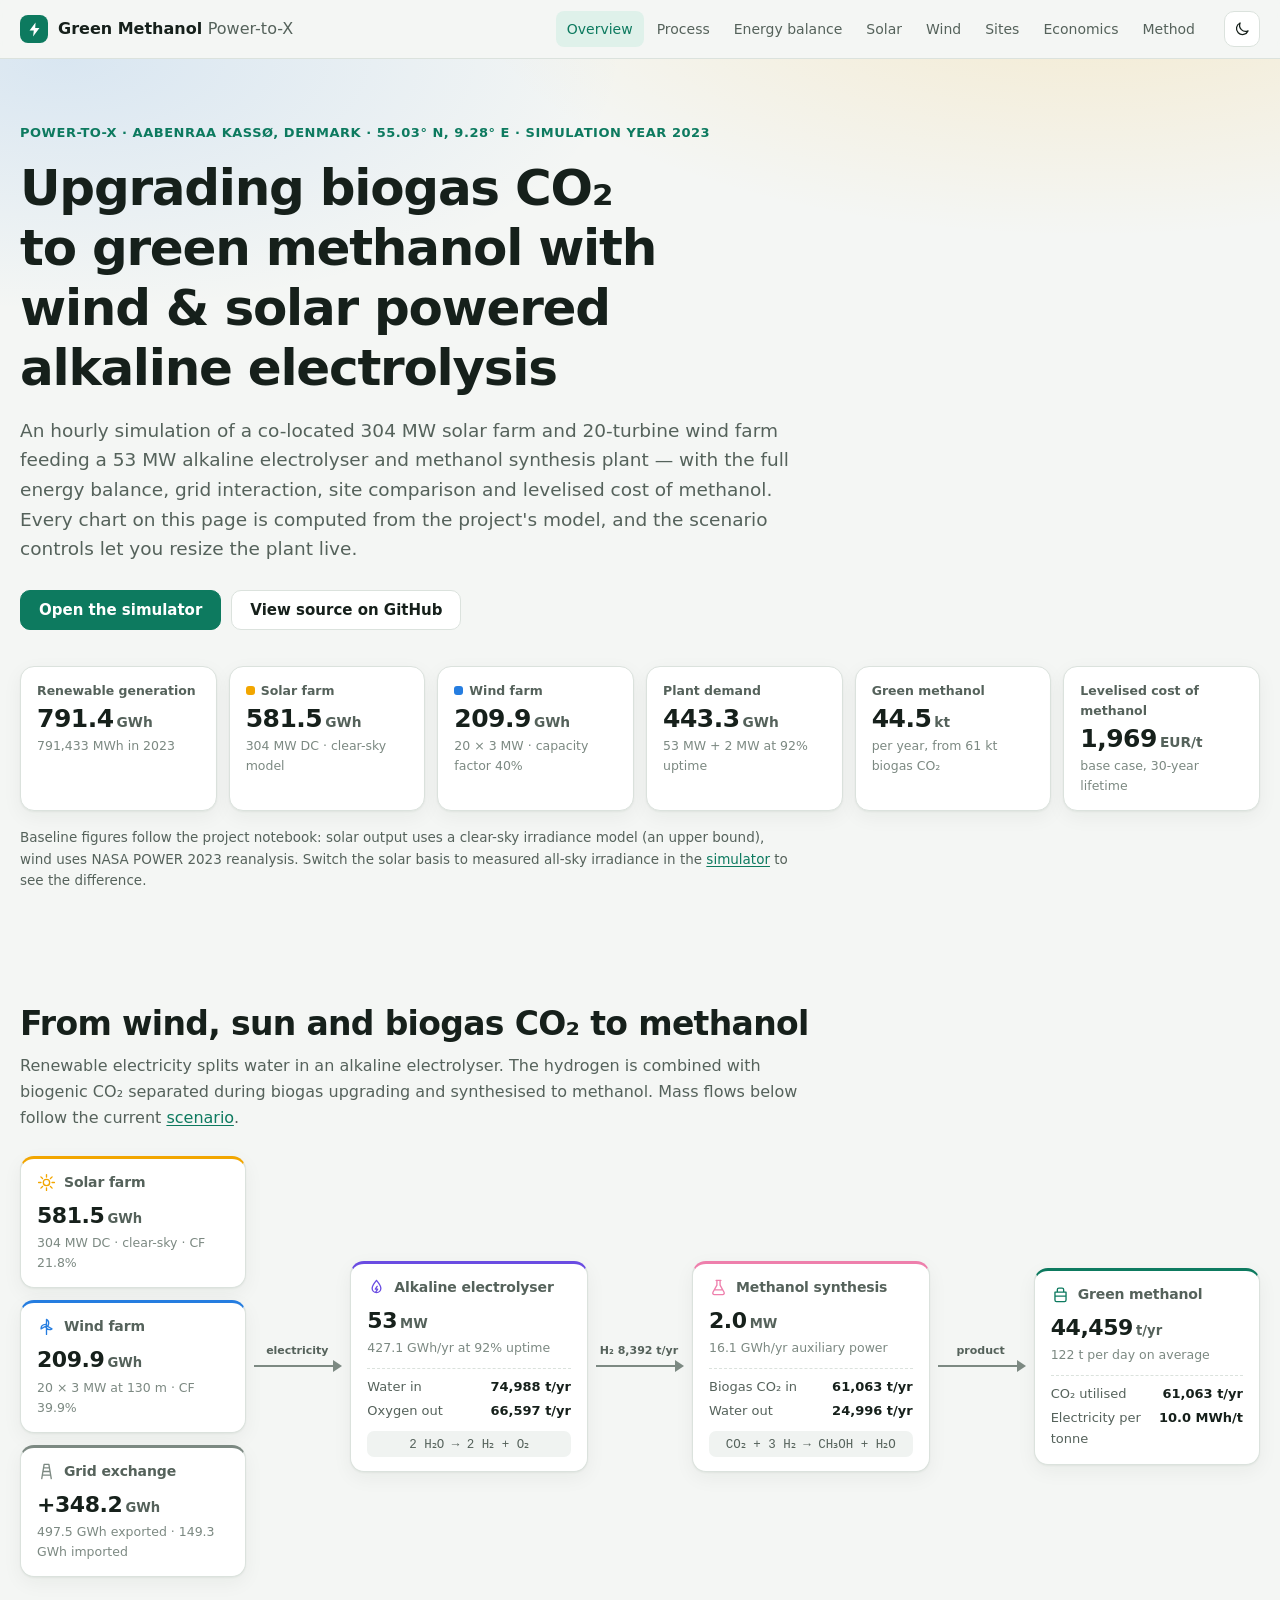
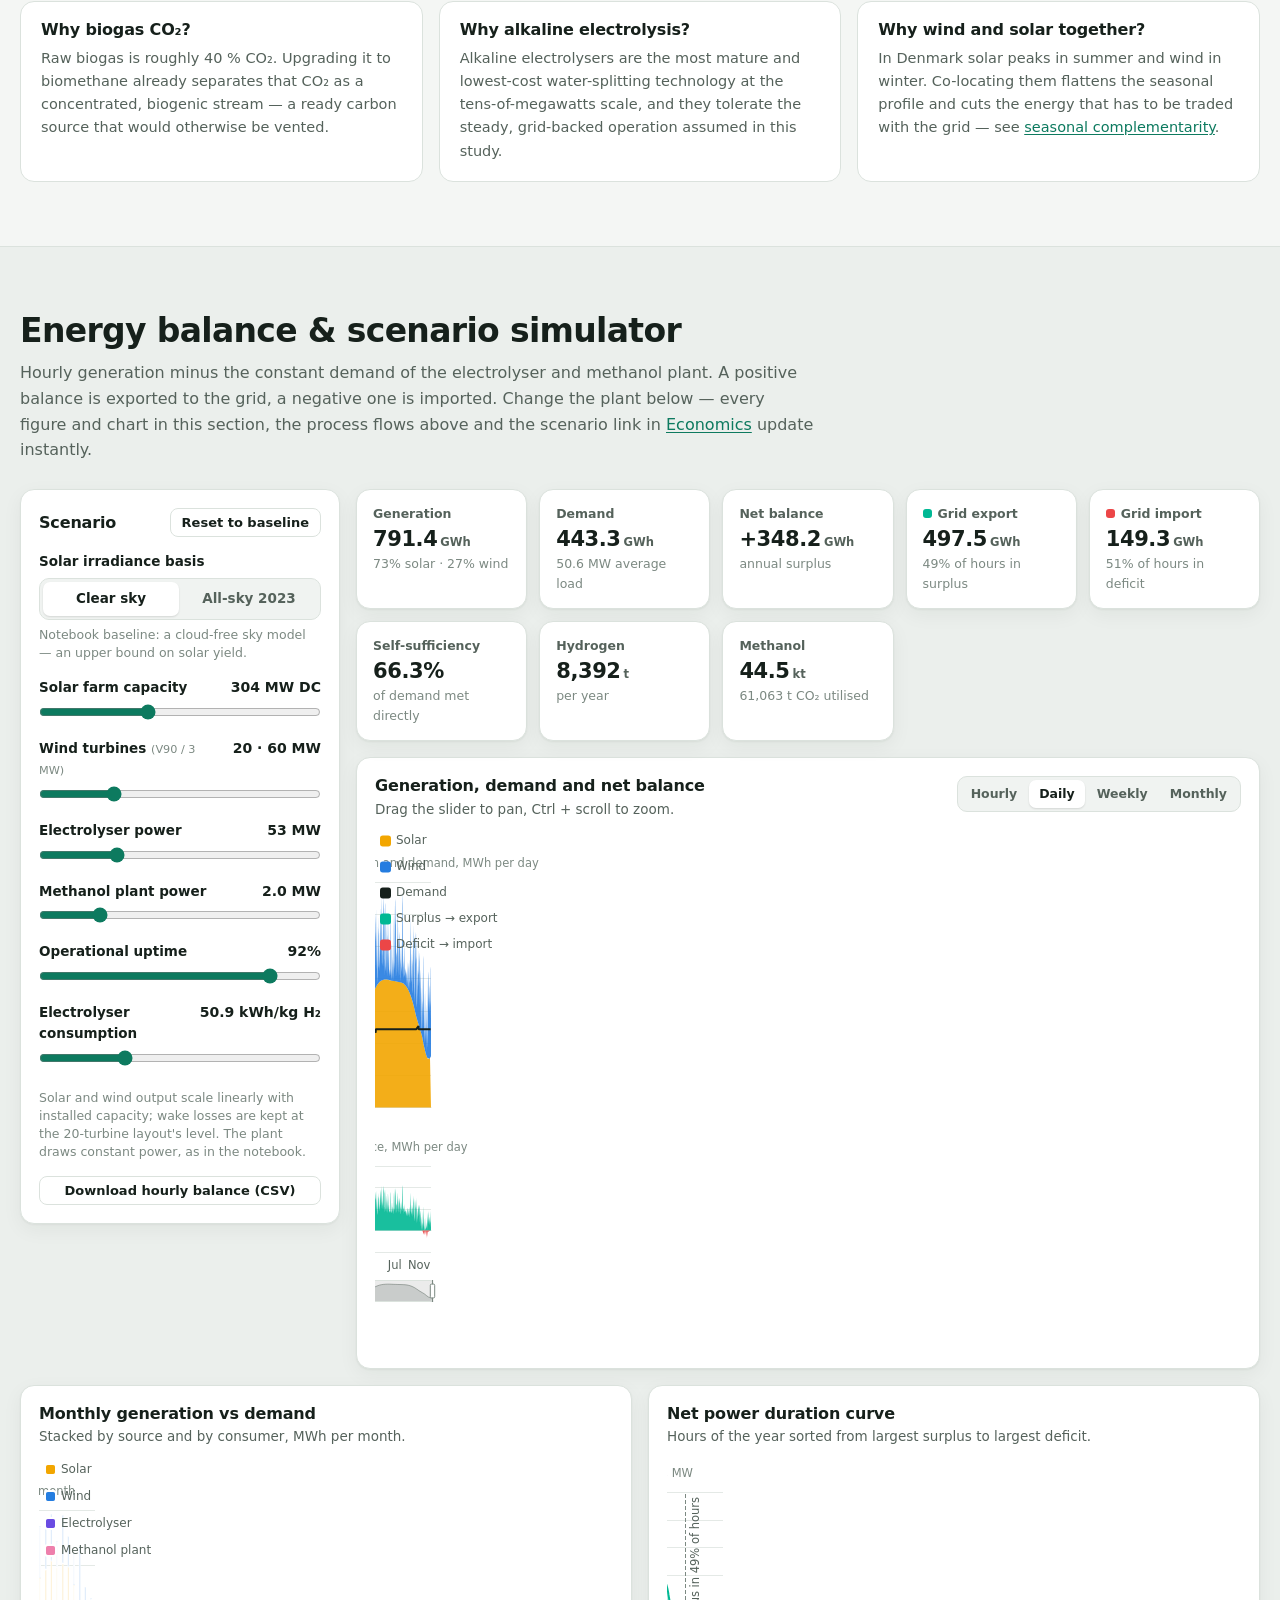
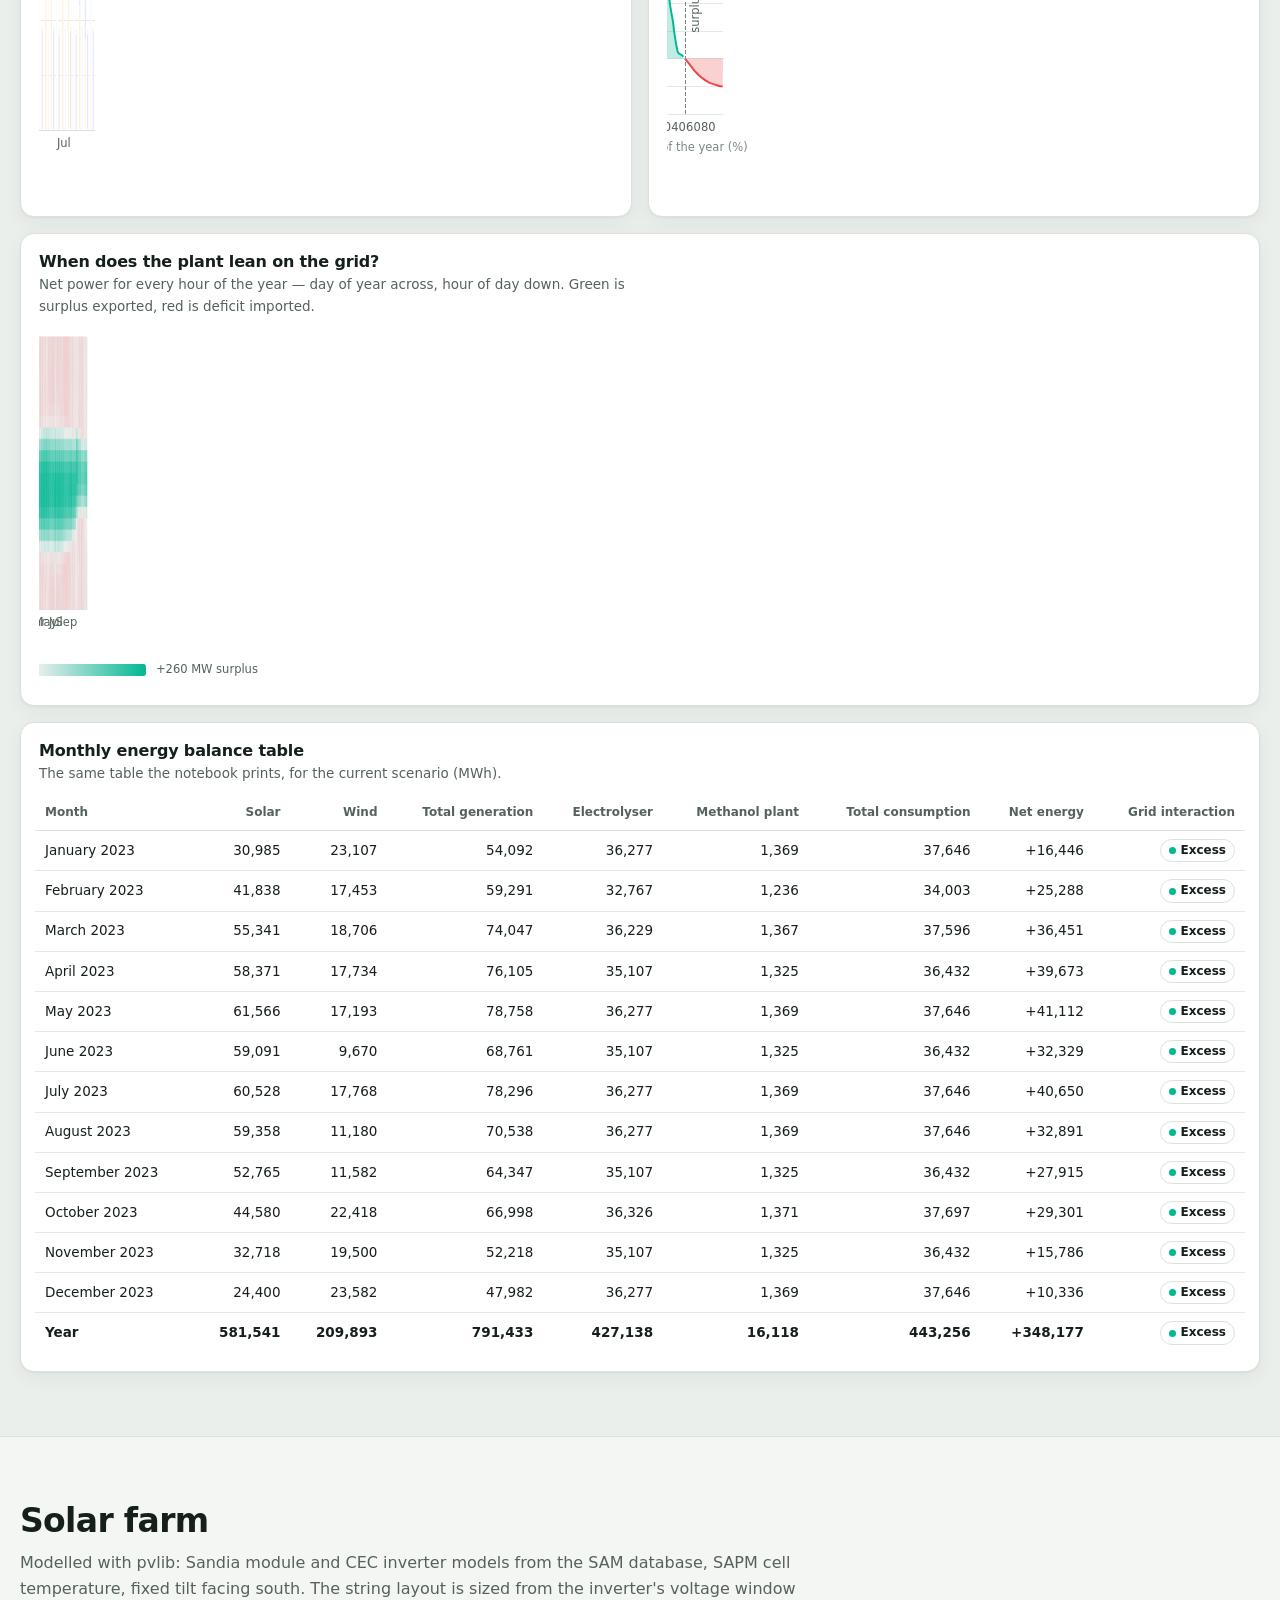
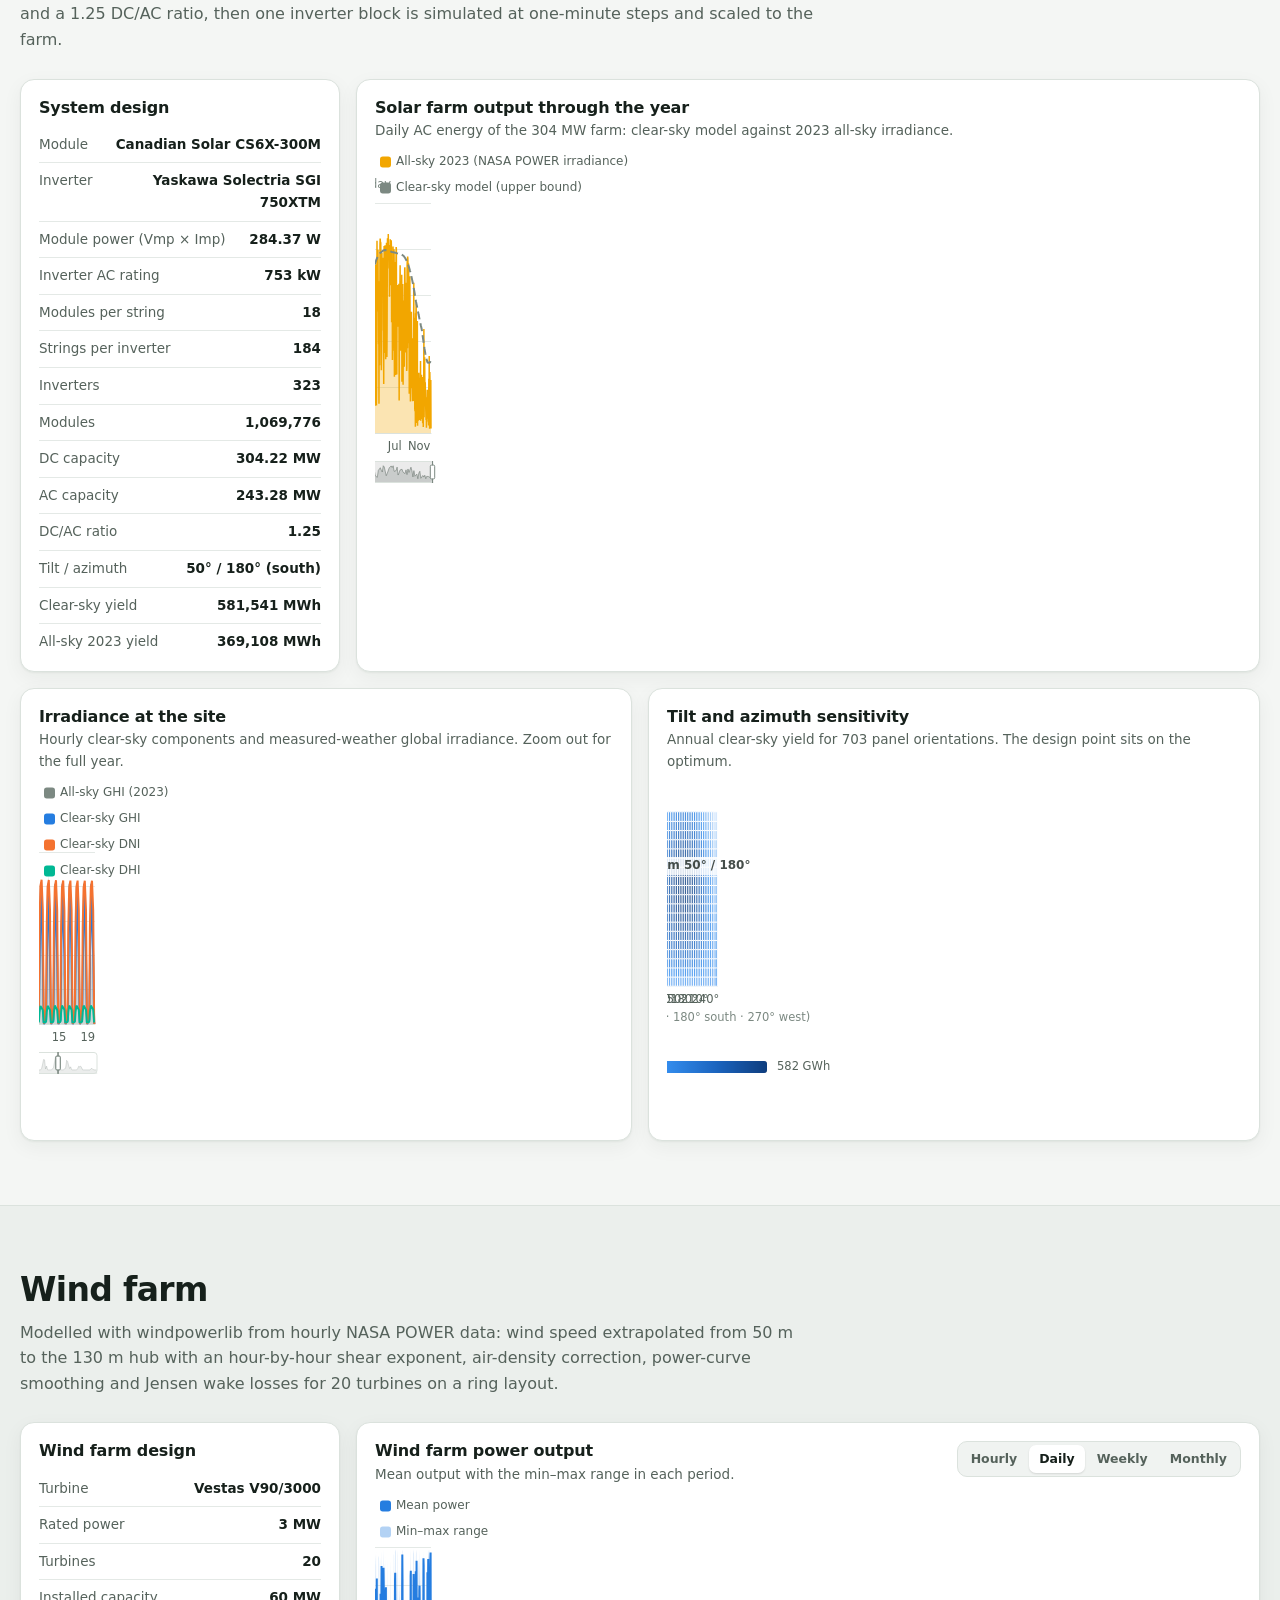
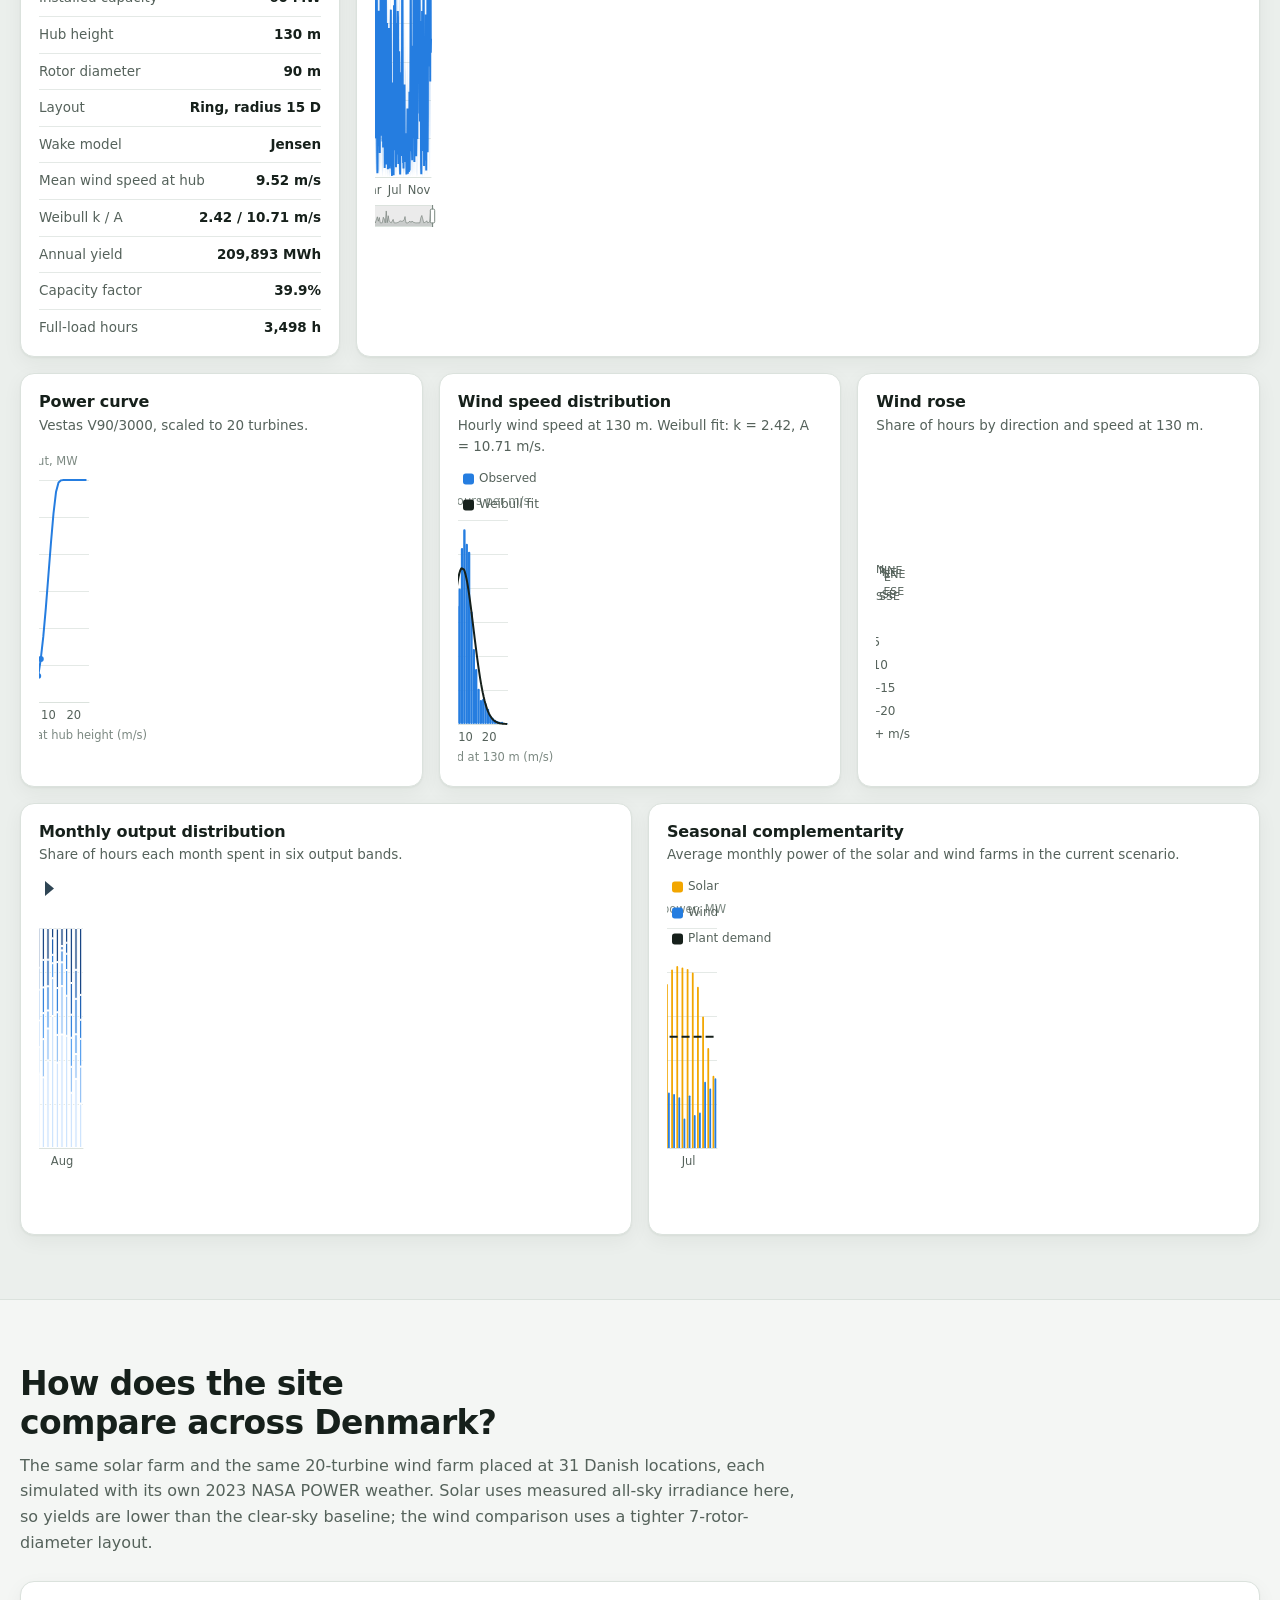
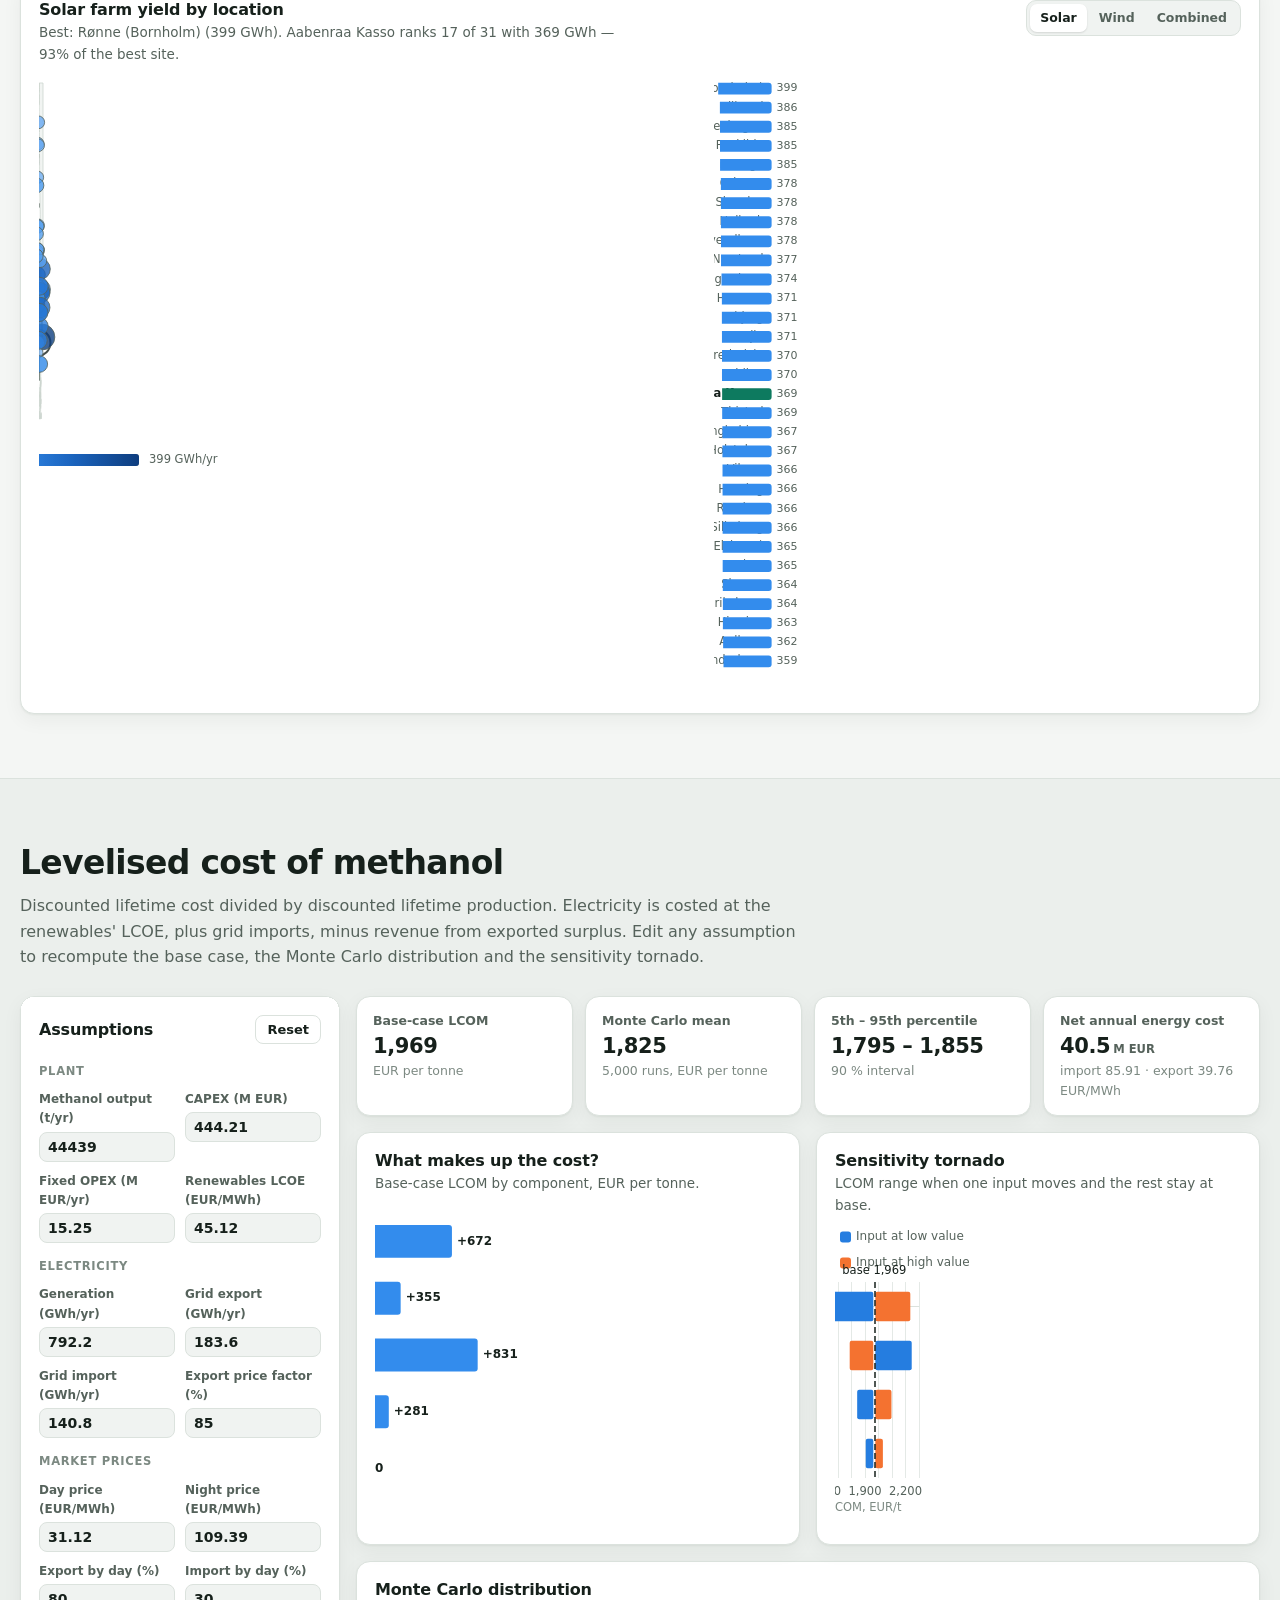
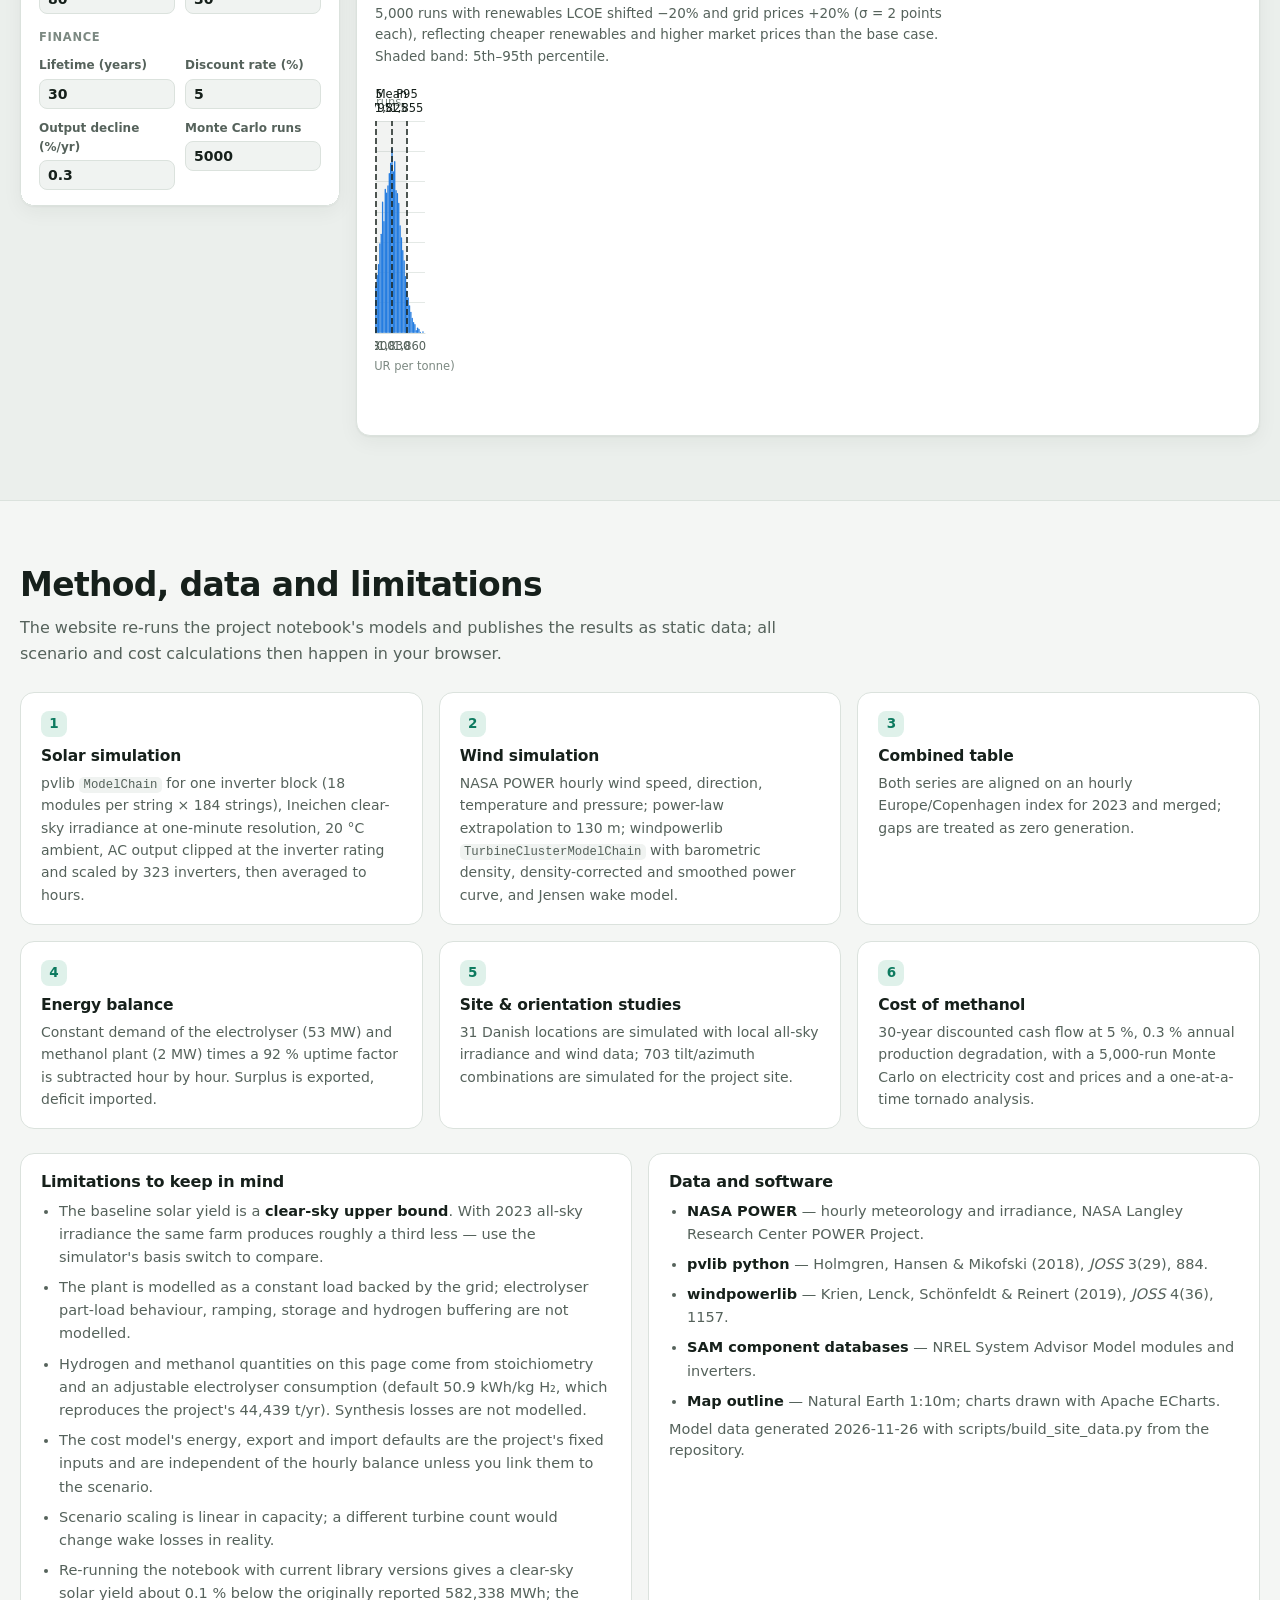
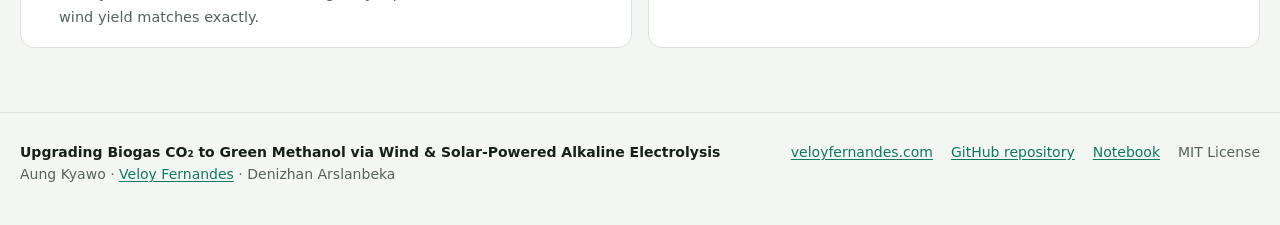
==== commit 647ed815: "Use veloyfernandes.com in links and the contact form" ====
--- a/green-methanol/index.html
+++ b/green-methanol/index.html
@@ -448,10 +448,10 @@
   <div class="wrap footer-inner">
     <div>
       <strong>Upgrading Biogas CO₂ to Green Methanol via Wind &amp; Solar-Powered Alkaline Electrolysis</strong>
-      <p>Aung Kyawo · <a href="https://veloyfernandes.github.io/">Veloy Fernandes</a> · Denizhan Arslanbeka</p>
+      <p>Aung Kyawo · <a href="https://veloyfernandes.com/">Veloy Fernandes</a> · Denizhan Arslanbeka</p>
     </div>
     <div class="footer-links">
-      <a href="https://veloyfernandes.github.io/">veloyfernandes.github.io</a>
+      <a href="https://veloyfernandes.com/">veloyfernandes.com</a>
       <a href="https://github.com/VeloyFernandes/Upgrading-Biogas-CO2-to-Green-Methanol-via-Wind-Solar-Powered-Alkaline-Electrolysis" rel="noopener">GitHub repository</a>
       <a href="https://github.com/VeloyFernandes/Upgrading-Biogas-CO2-to-Green-Methanol-via-Wind-Solar-Powered-Alkaline-Electrolysis/blob/main/Wind_Solar_v24.ipynb" rel="noopener">Notebook</a>
       <span>MIT License</span>
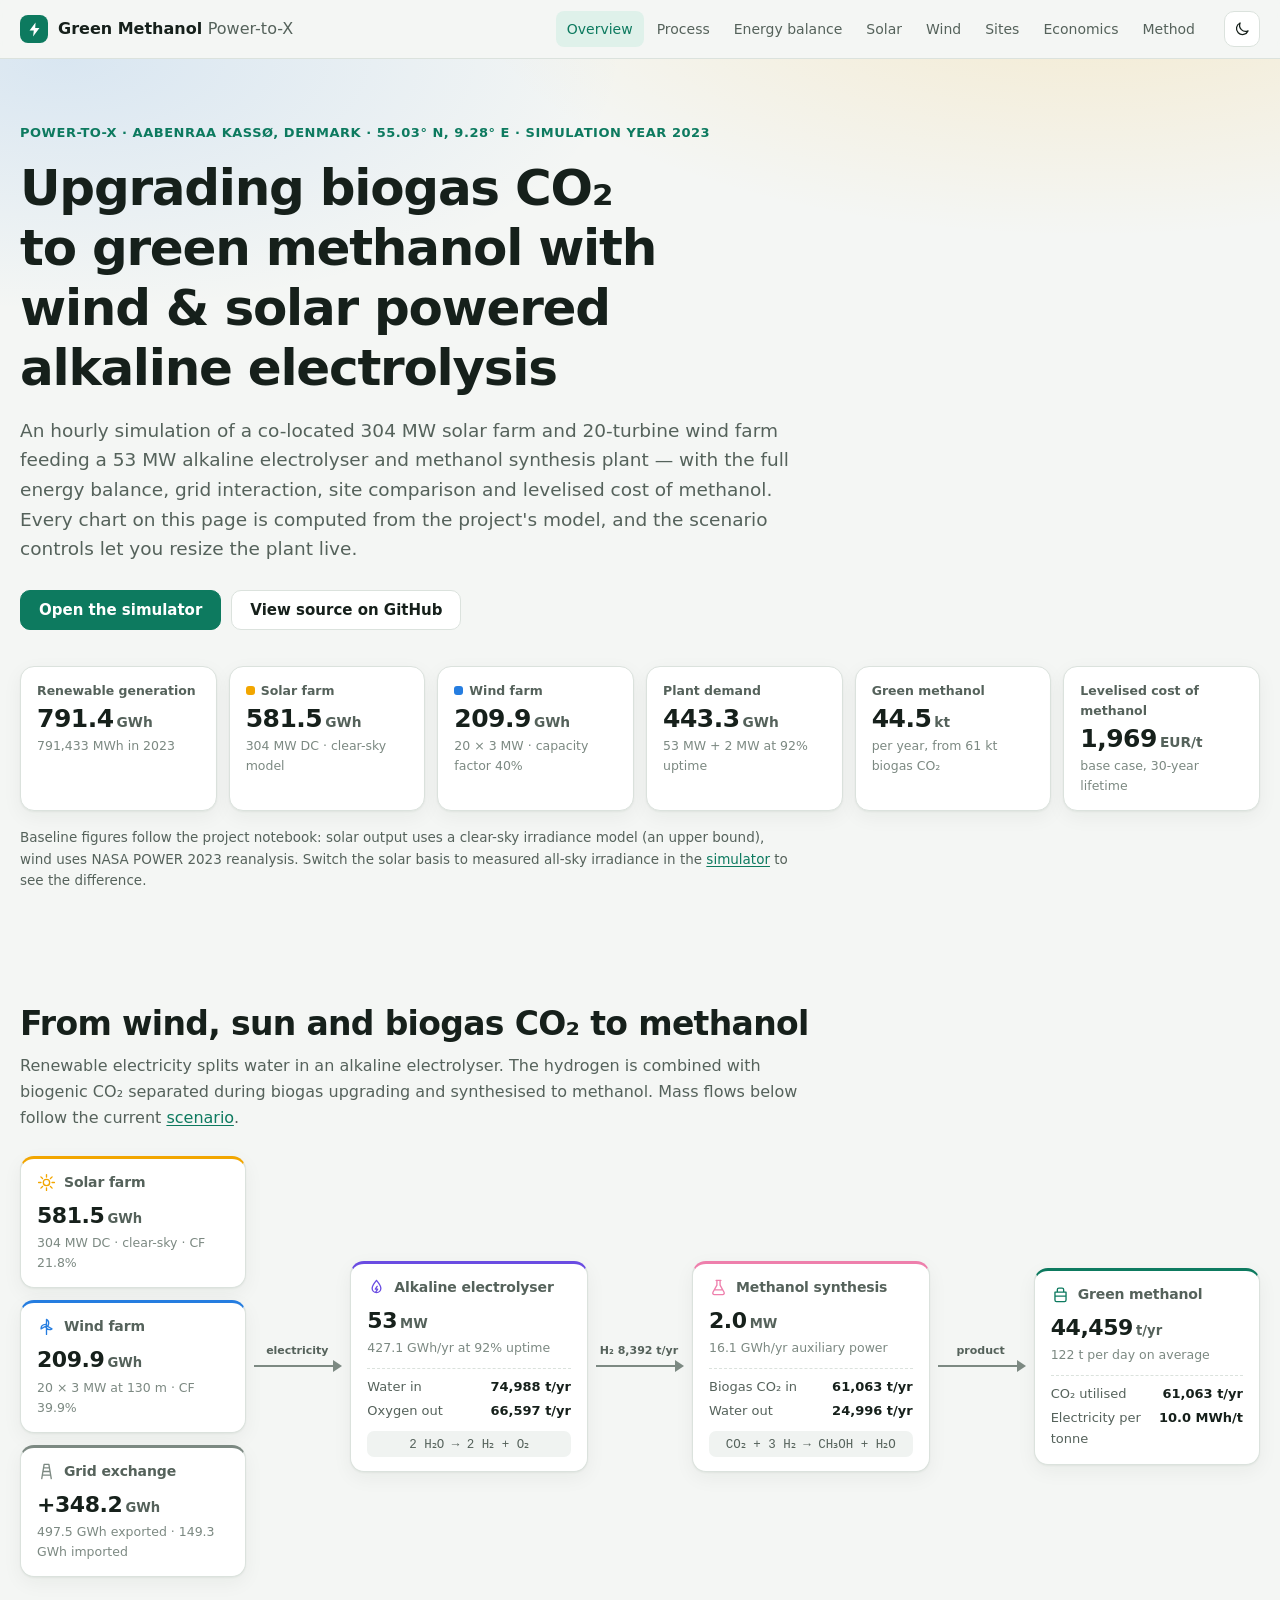
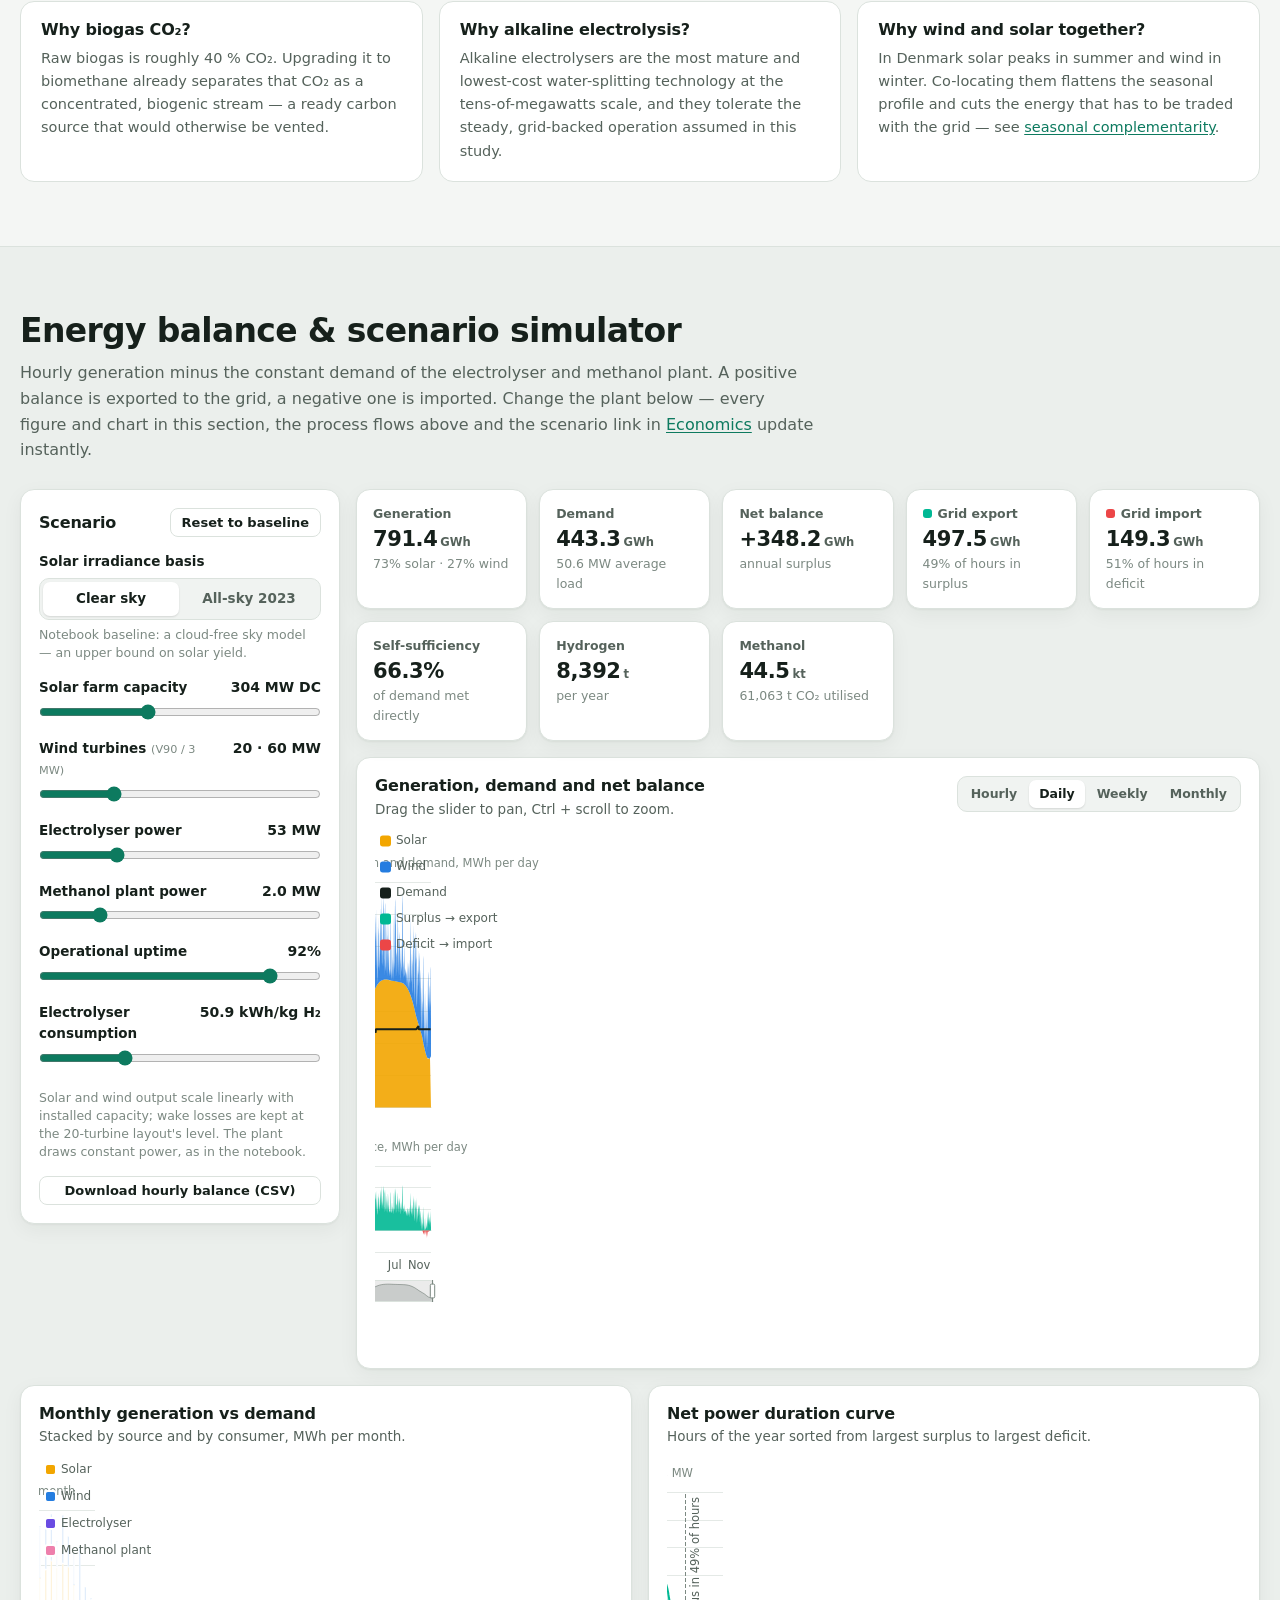
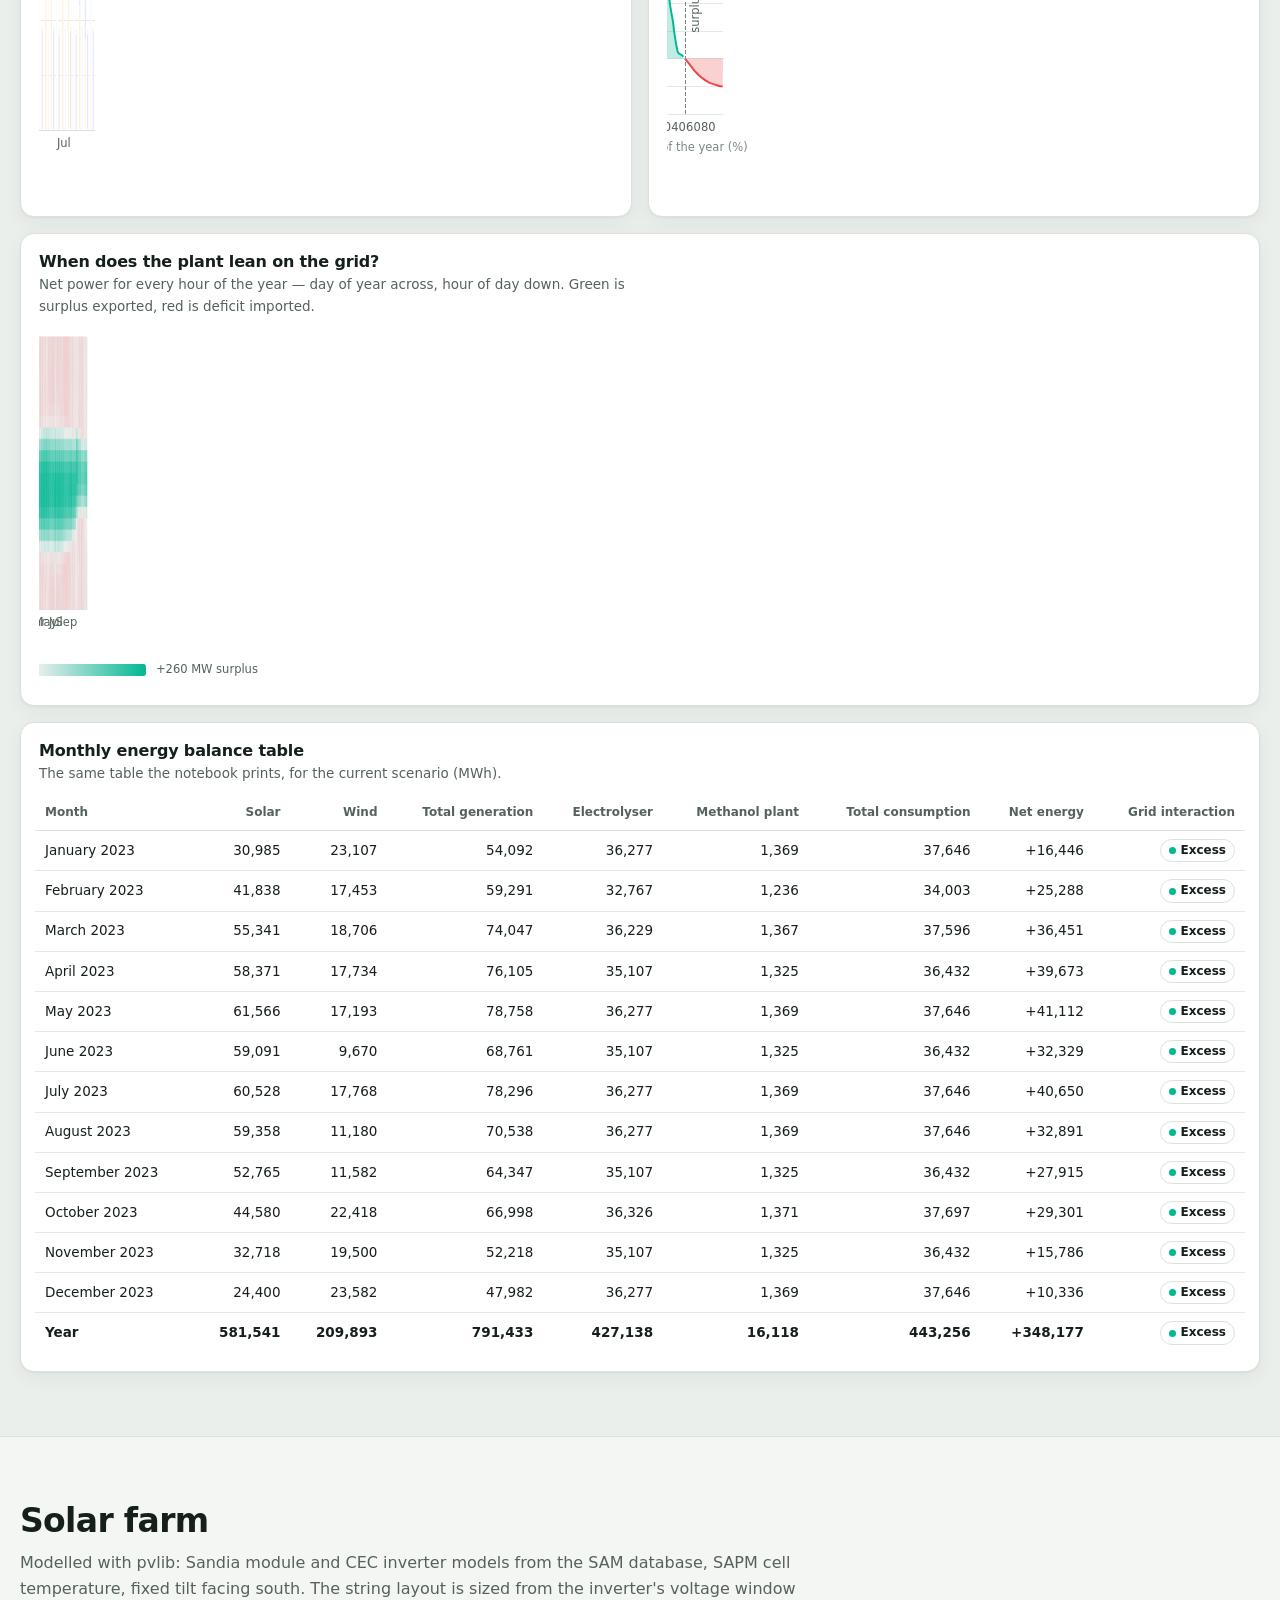
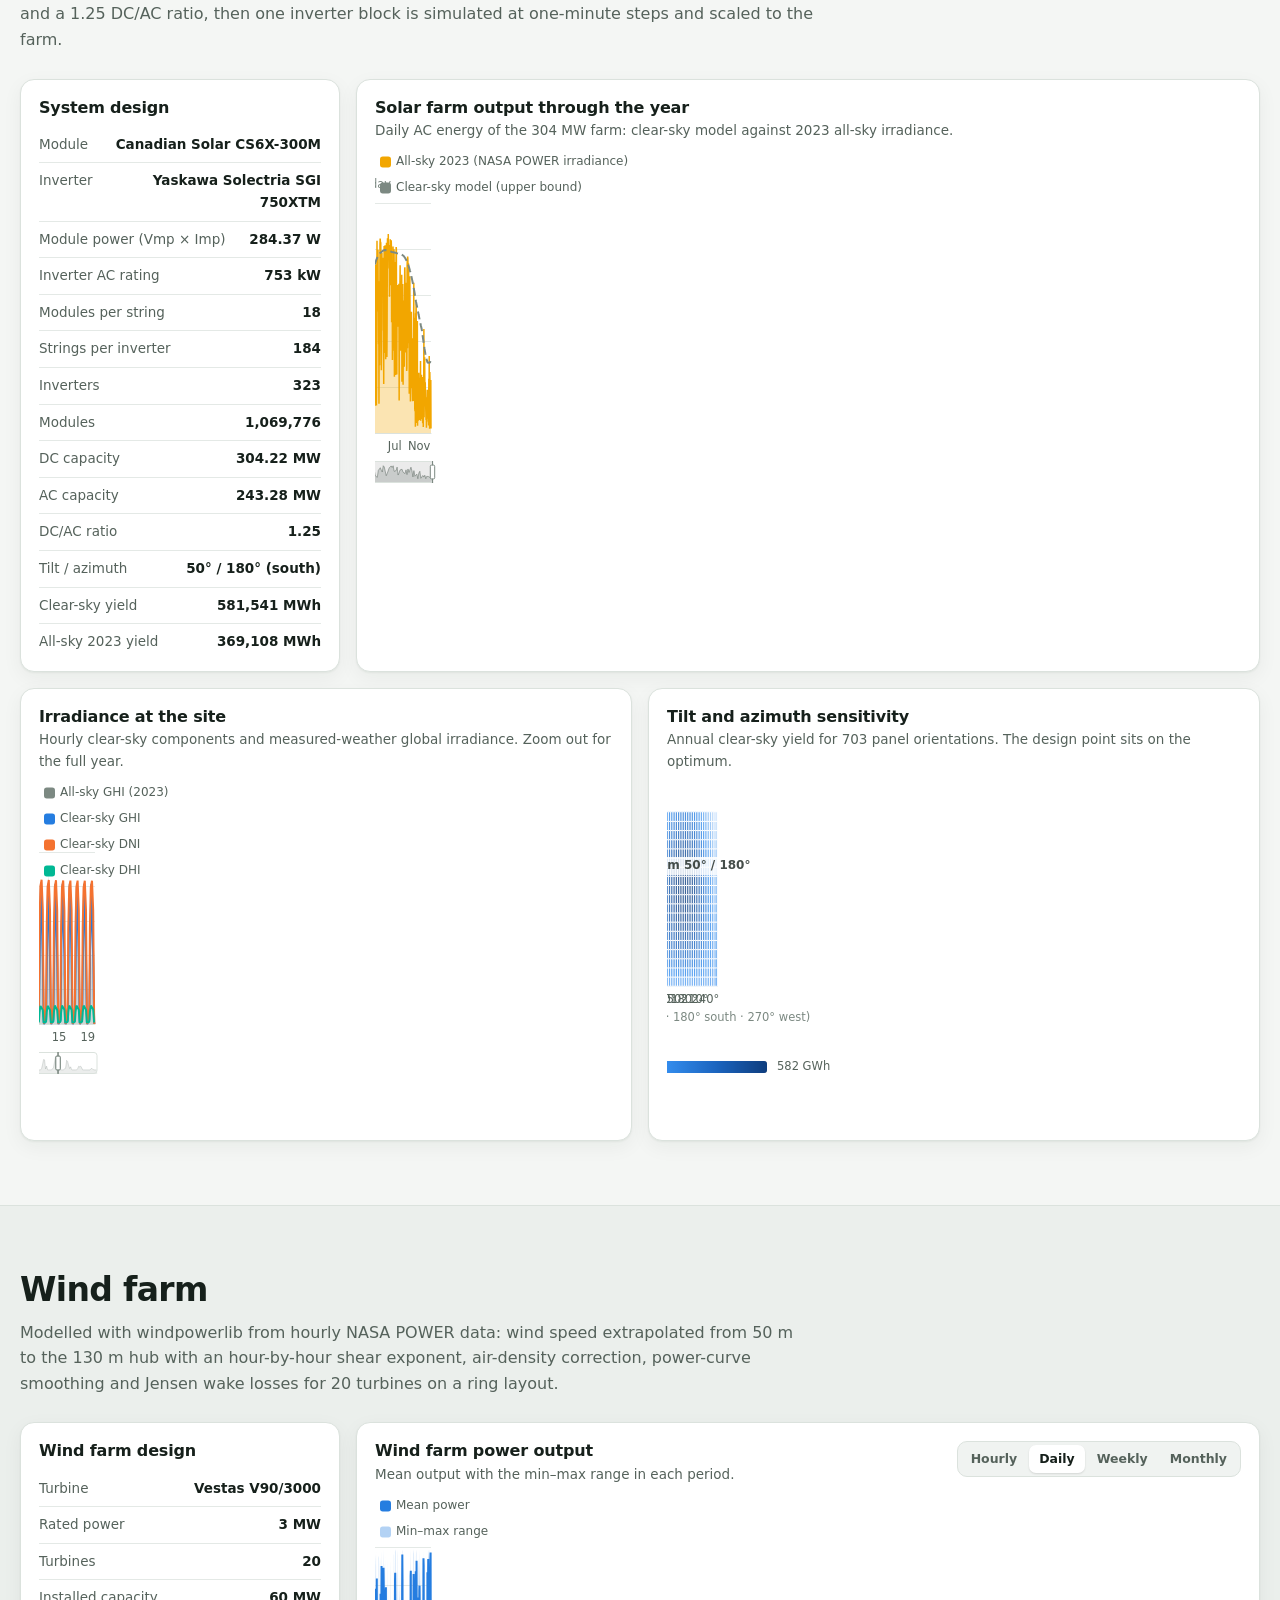
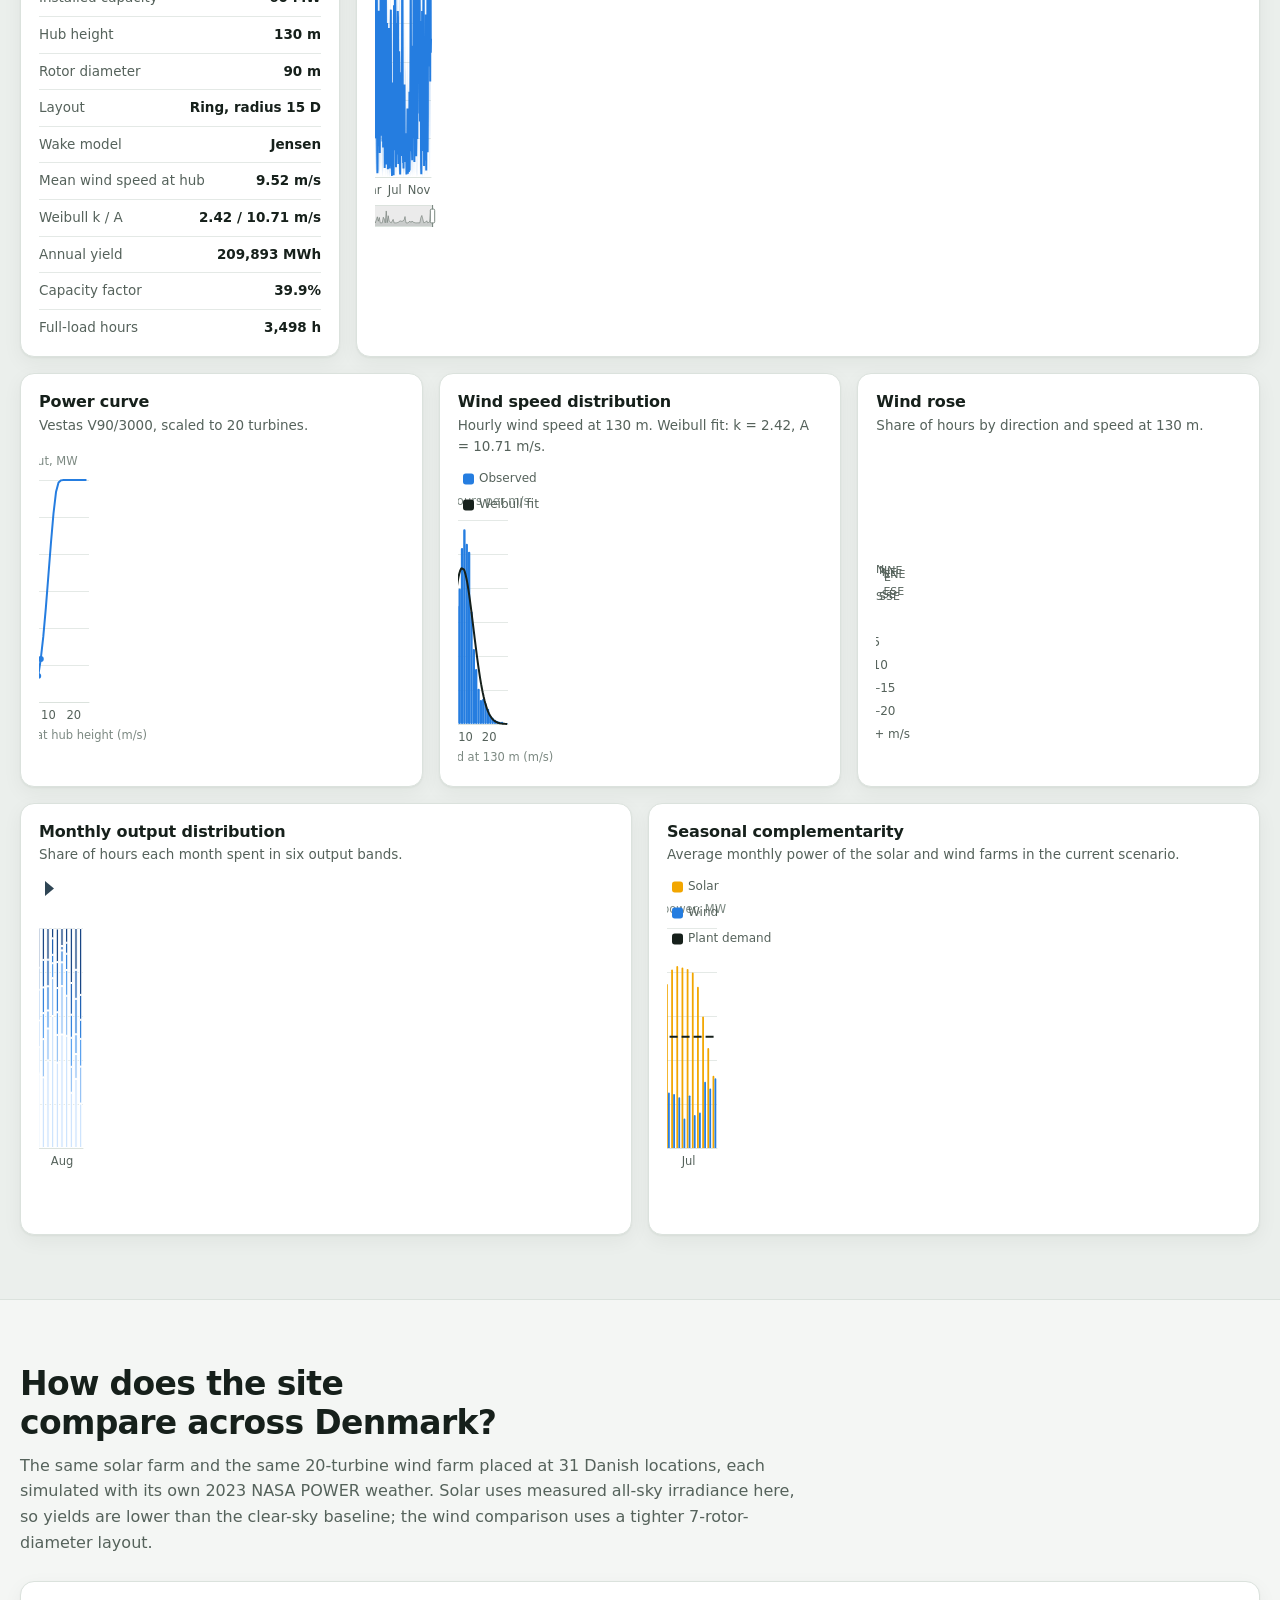
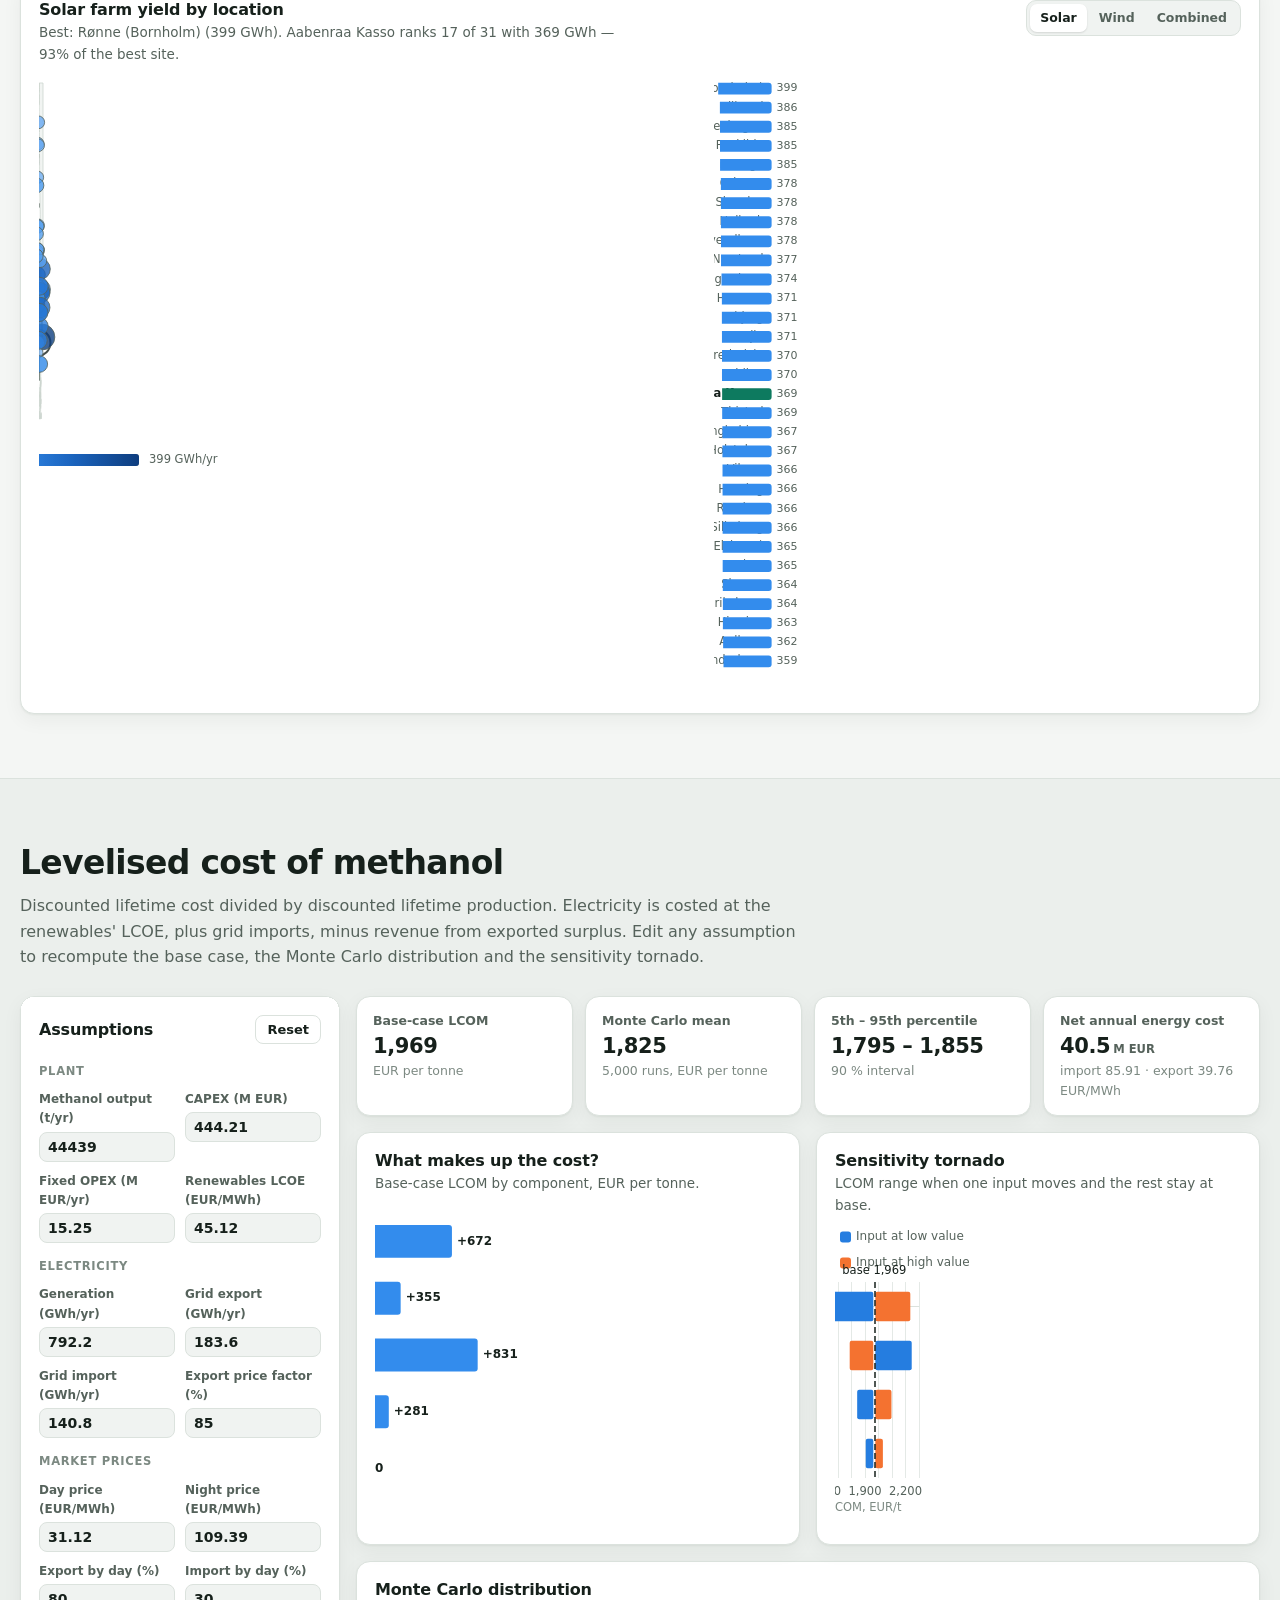
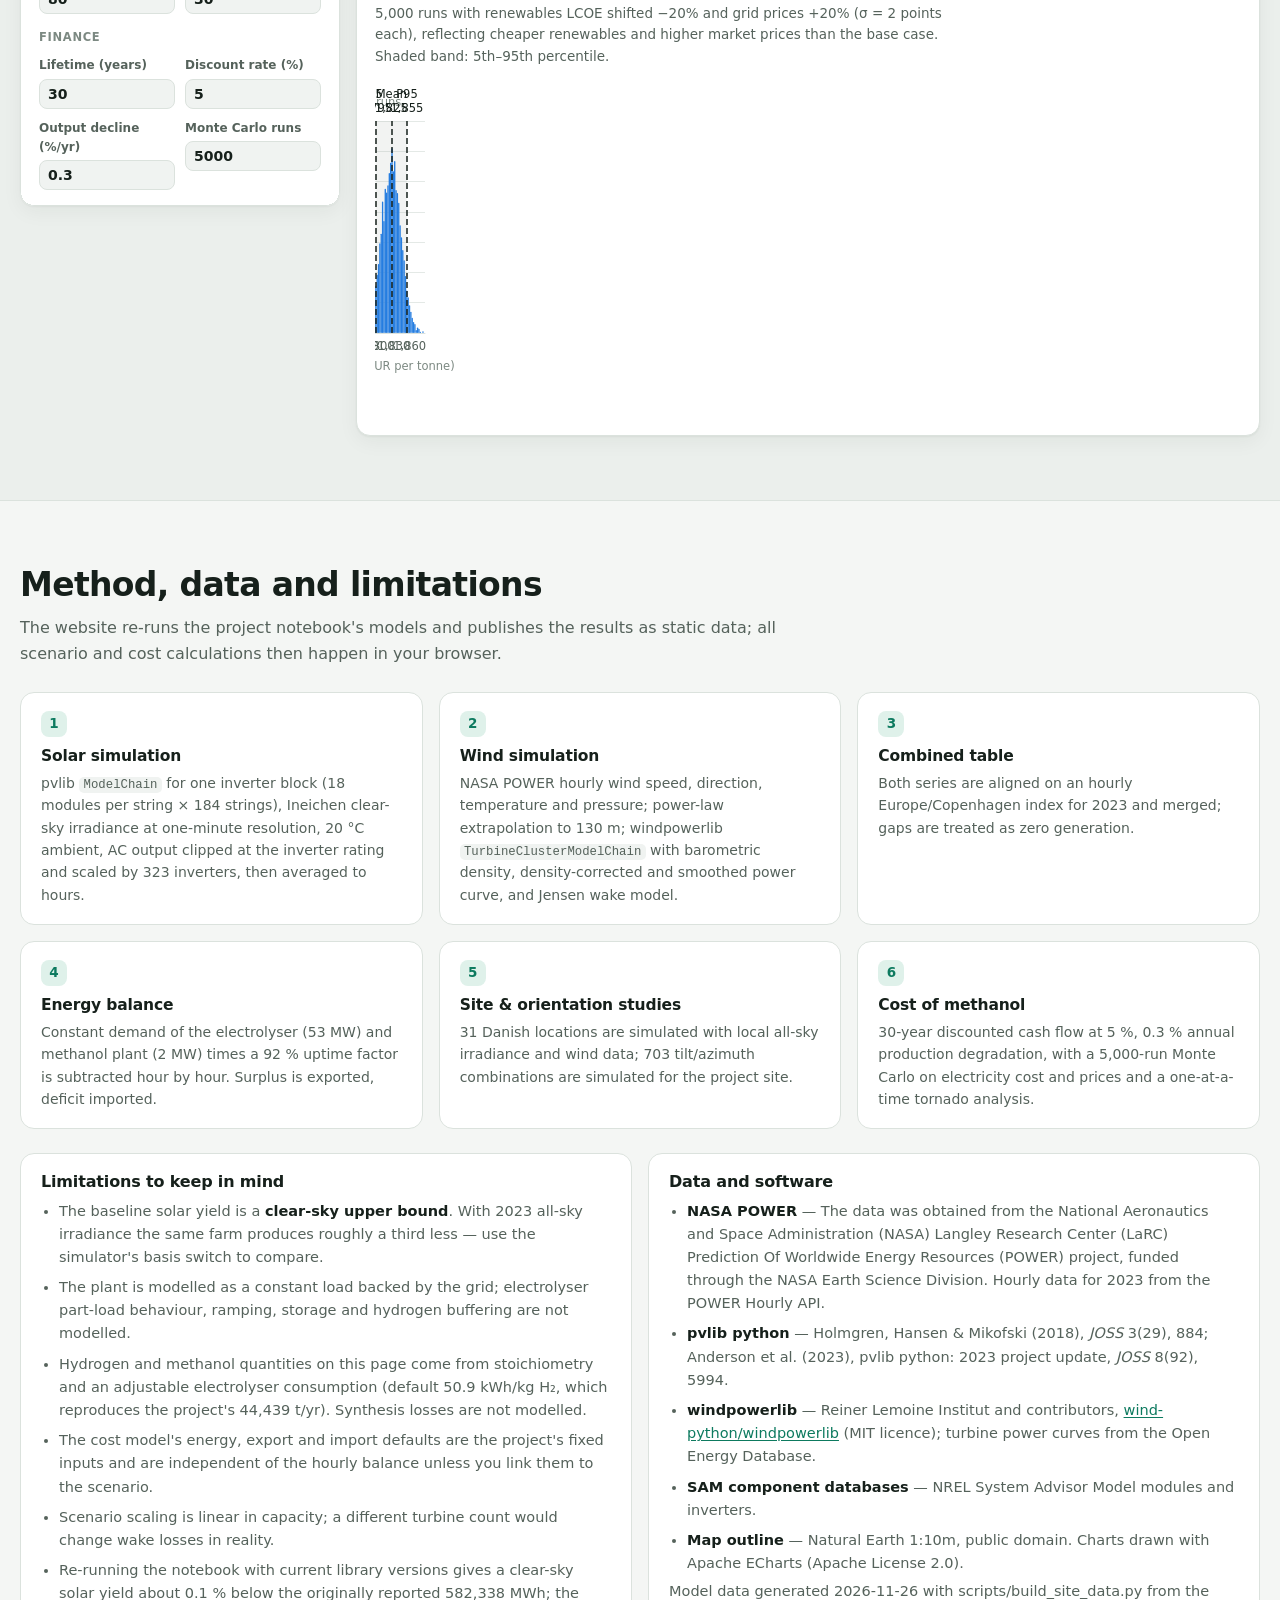
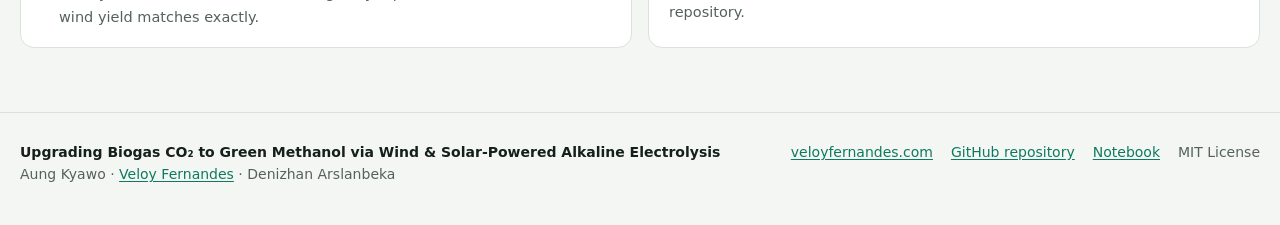
==== commit f56e4dfd: "Add licence, third-party notices and project index Code under MIT and content all rights reserved; n" ====
--- a/green-methanol/index.html
+++ b/green-methanol/index.html
@@ -431,11 +431,11 @@
       <article class="card">
         <h3>Data and software</h3>
         <ul>
-          <li><strong>NASA POWER</strong> — hourly meteorology and irradiance, NASA Langley Research Center POWER Project.</li>
-          <li><strong>pvlib python</strong> — Holmgren, Hansen &amp; Mikofski (2018), <em>JOSS</em> 3(29), 884.</li>
-          <li><strong>windpowerlib</strong> — Krien, Lenck, Schönfeldt &amp; Reinert (2019), <em>JOSS</em> 4(36), 1157.</li>
+          <li><strong>NASA POWER</strong> — The data was obtained from the National Aeronautics and Space Administration (NASA) Langley Research Center (LaRC) Prediction Of Worldwide Energy Resources (POWER) project, funded through the NASA Earth Science Division. Hourly data for 2023 from the POWER Hourly API.</li>
+          <li><strong>pvlib python</strong> — Holmgren, Hansen &amp; Mikofski (2018), <em>JOSS</em> 3(29), 884; Anderson et al. (2023), pvlib python: 2023 project update, <em>JOSS</em> 8(92), 5994.</li>
+          <li><strong>windpowerlib</strong> — Reiner Lemoine Institut and contributors, <a href="https://github.com/wind-python/windpowerlib" rel="noopener">wind-python/windpowerlib</a> (MIT licence); turbine power curves from the Open Energy Database.</li>
           <li><strong>SAM component databases</strong> — NREL System Advisor Model modules and inverters.</li>
-          <li><strong>Map outline</strong> — Natural Earth 1:10m; charts drawn with Apache ECharts.</li>
+          <li><strong>Map outline</strong> — Natural Earth 1:10m, public domain. Charts drawn with Apache ECharts (Apache License 2.0).</li>
         </ul>
         <p class="hint" id="dataStamp"></p>
       </article>
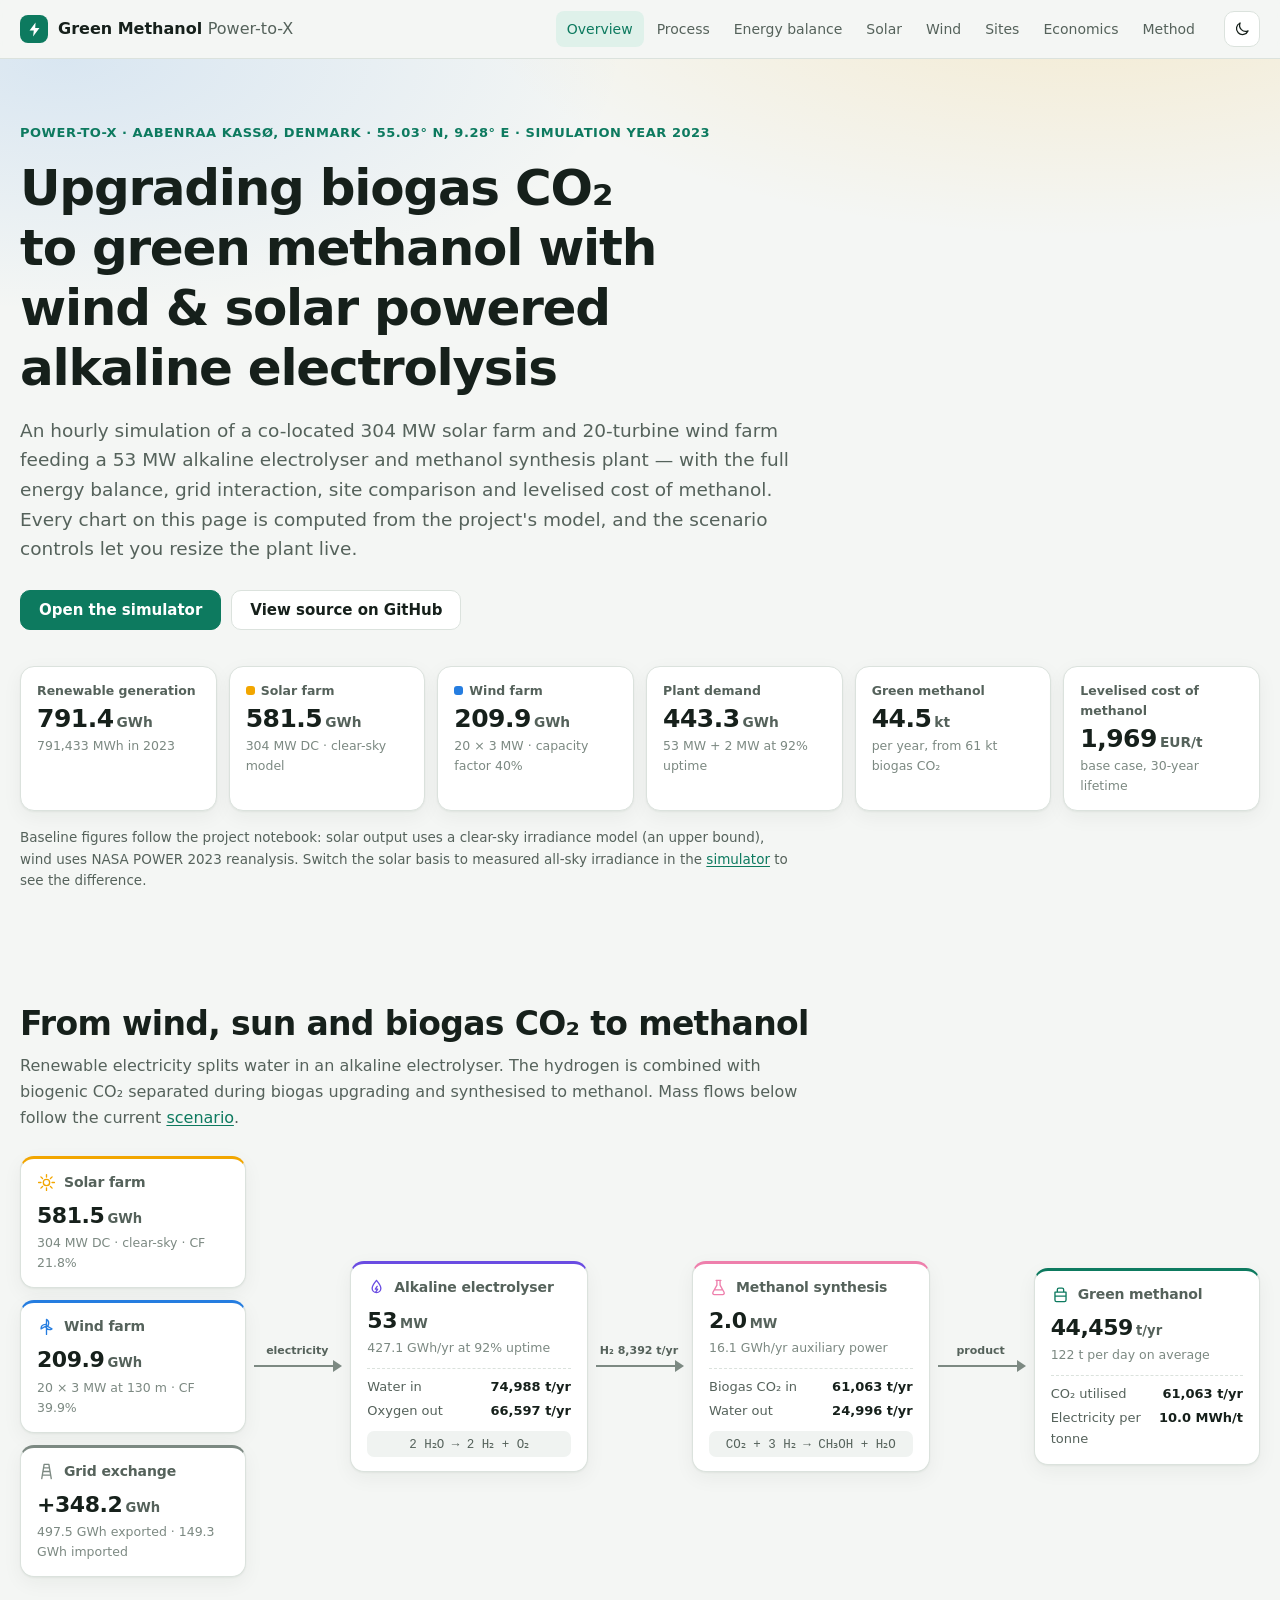
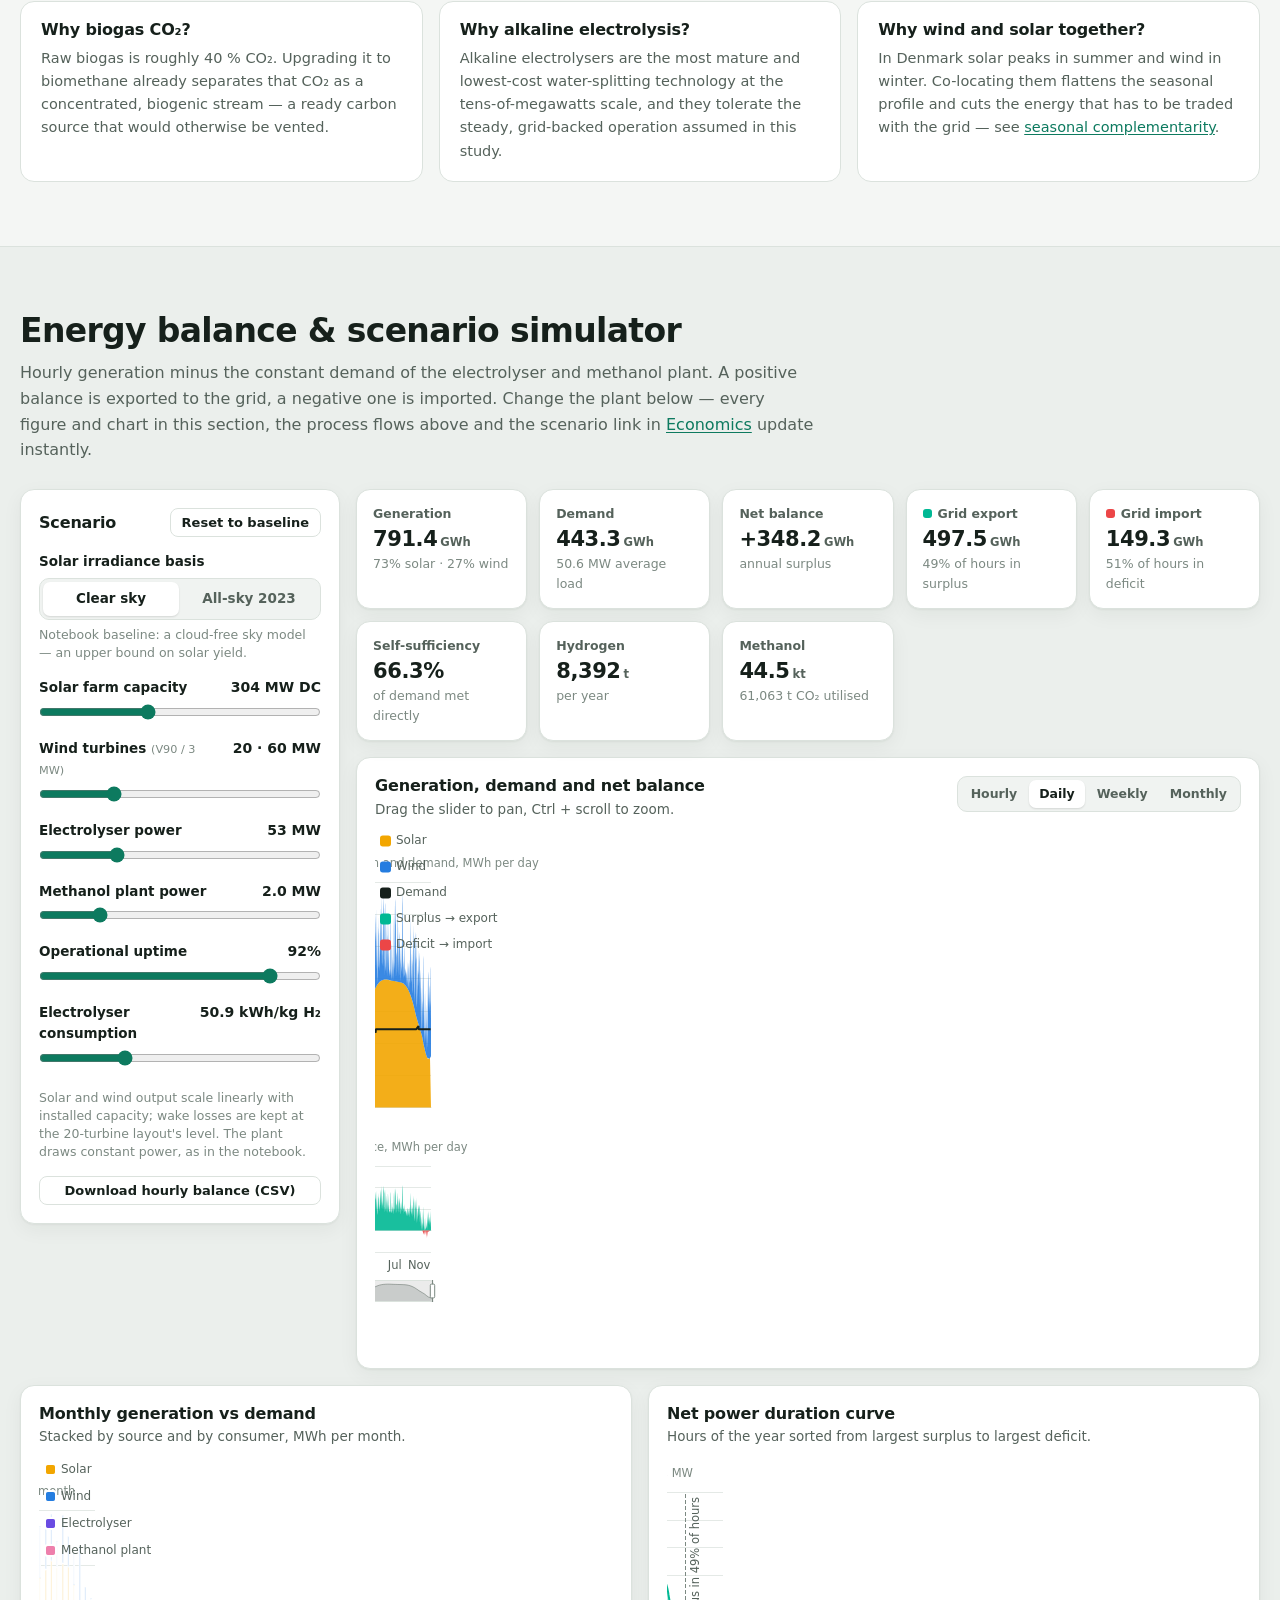
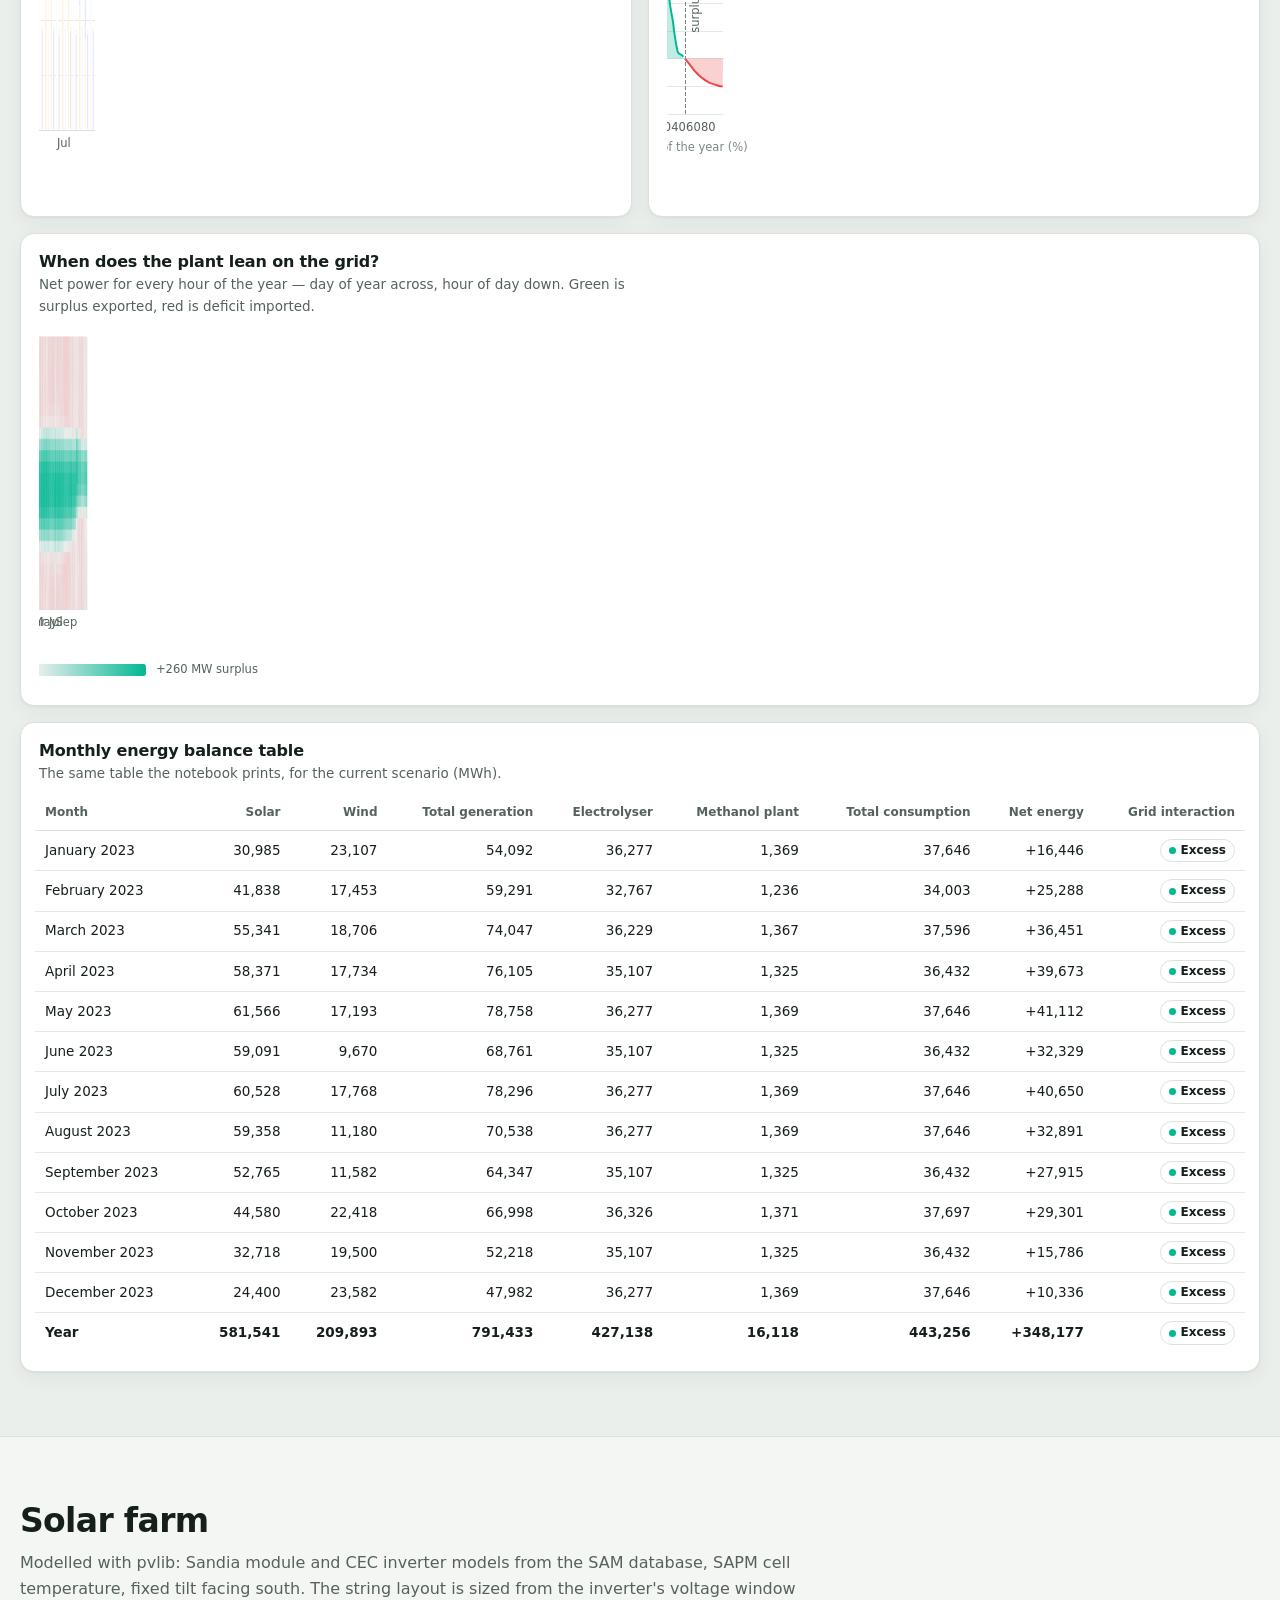
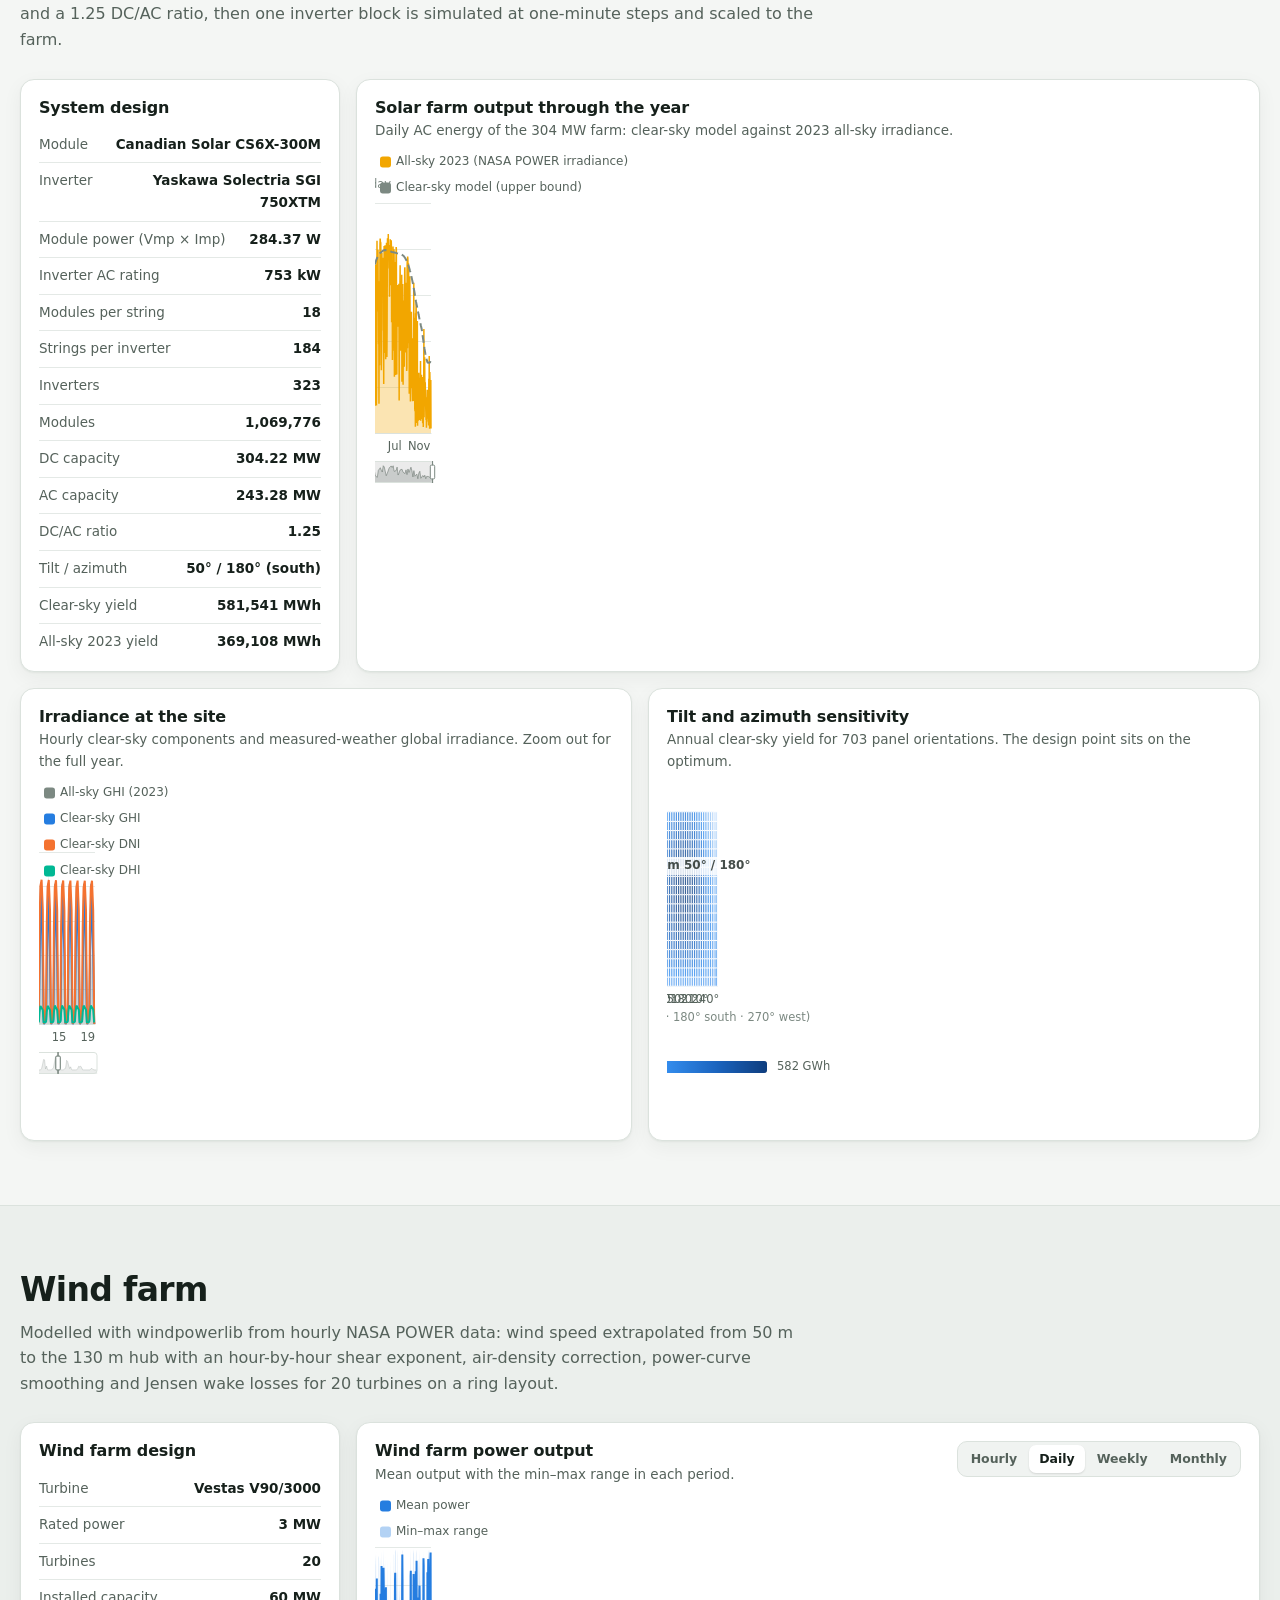
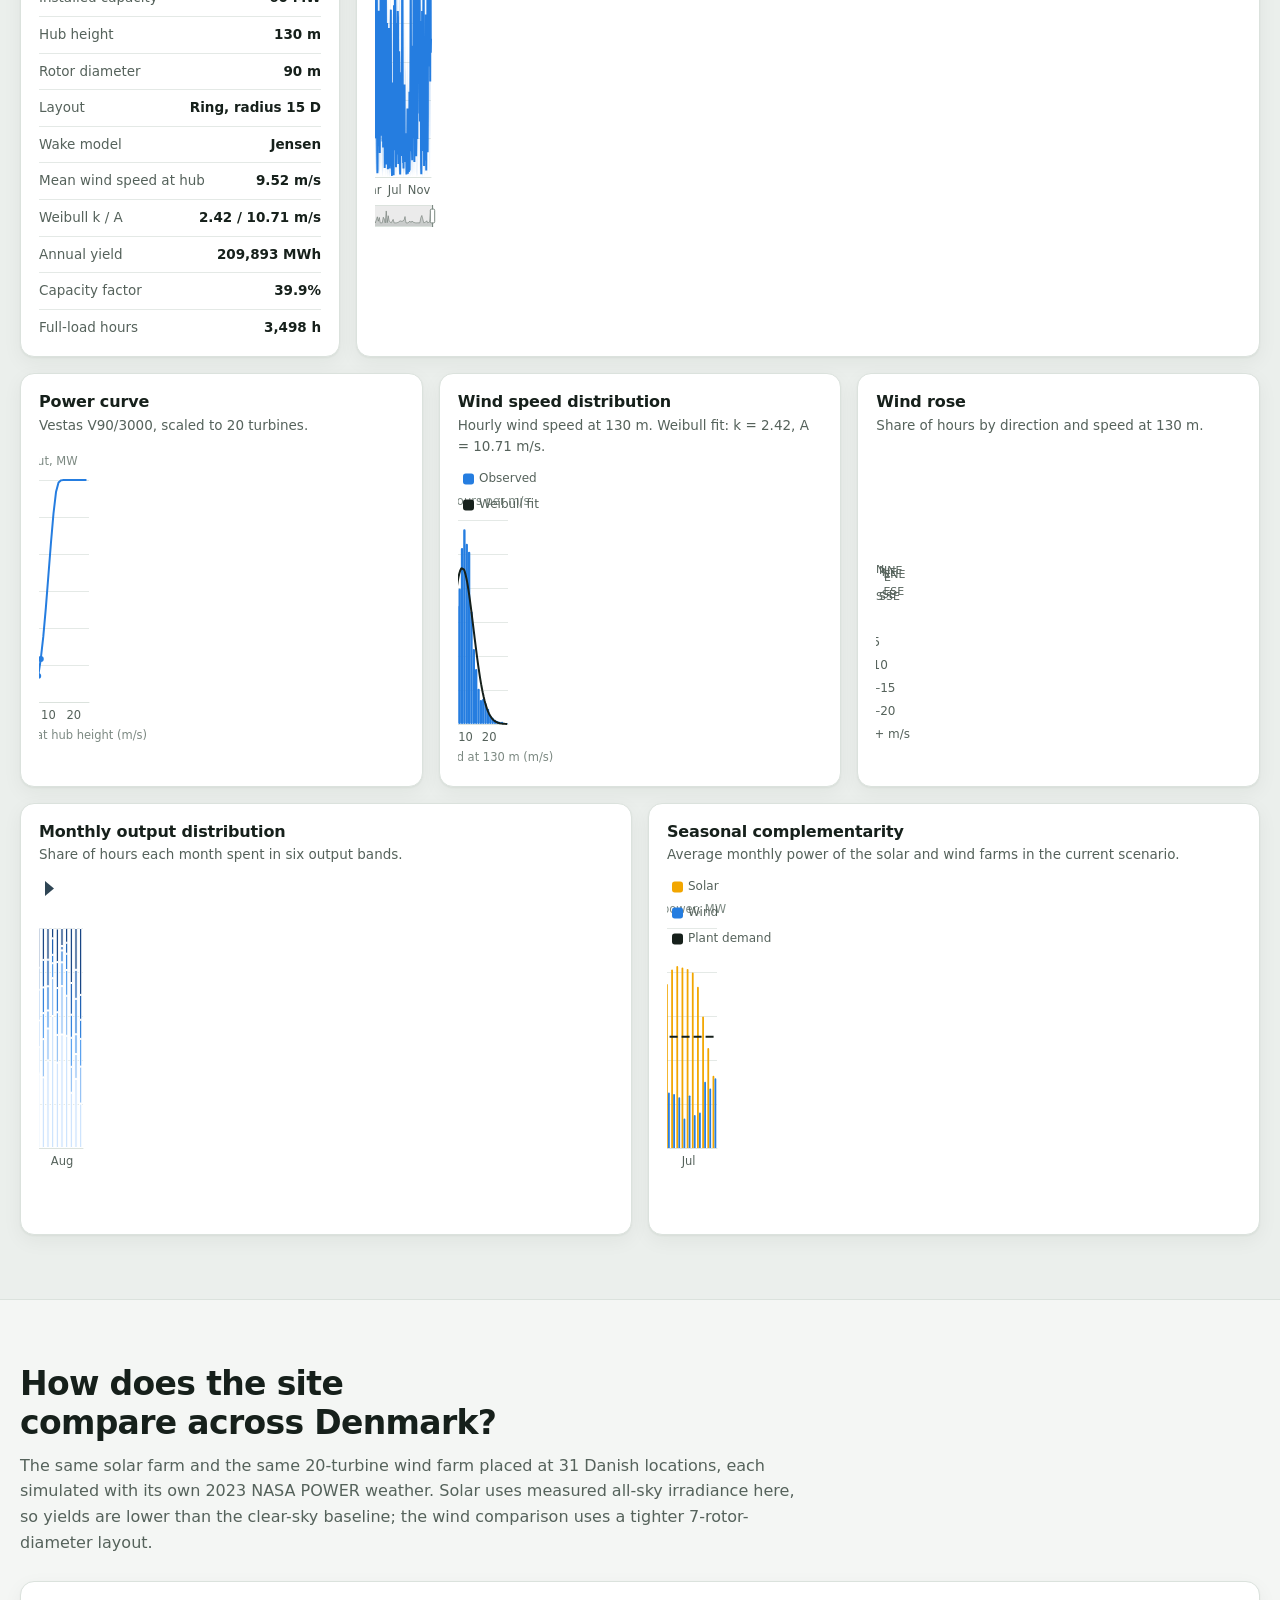
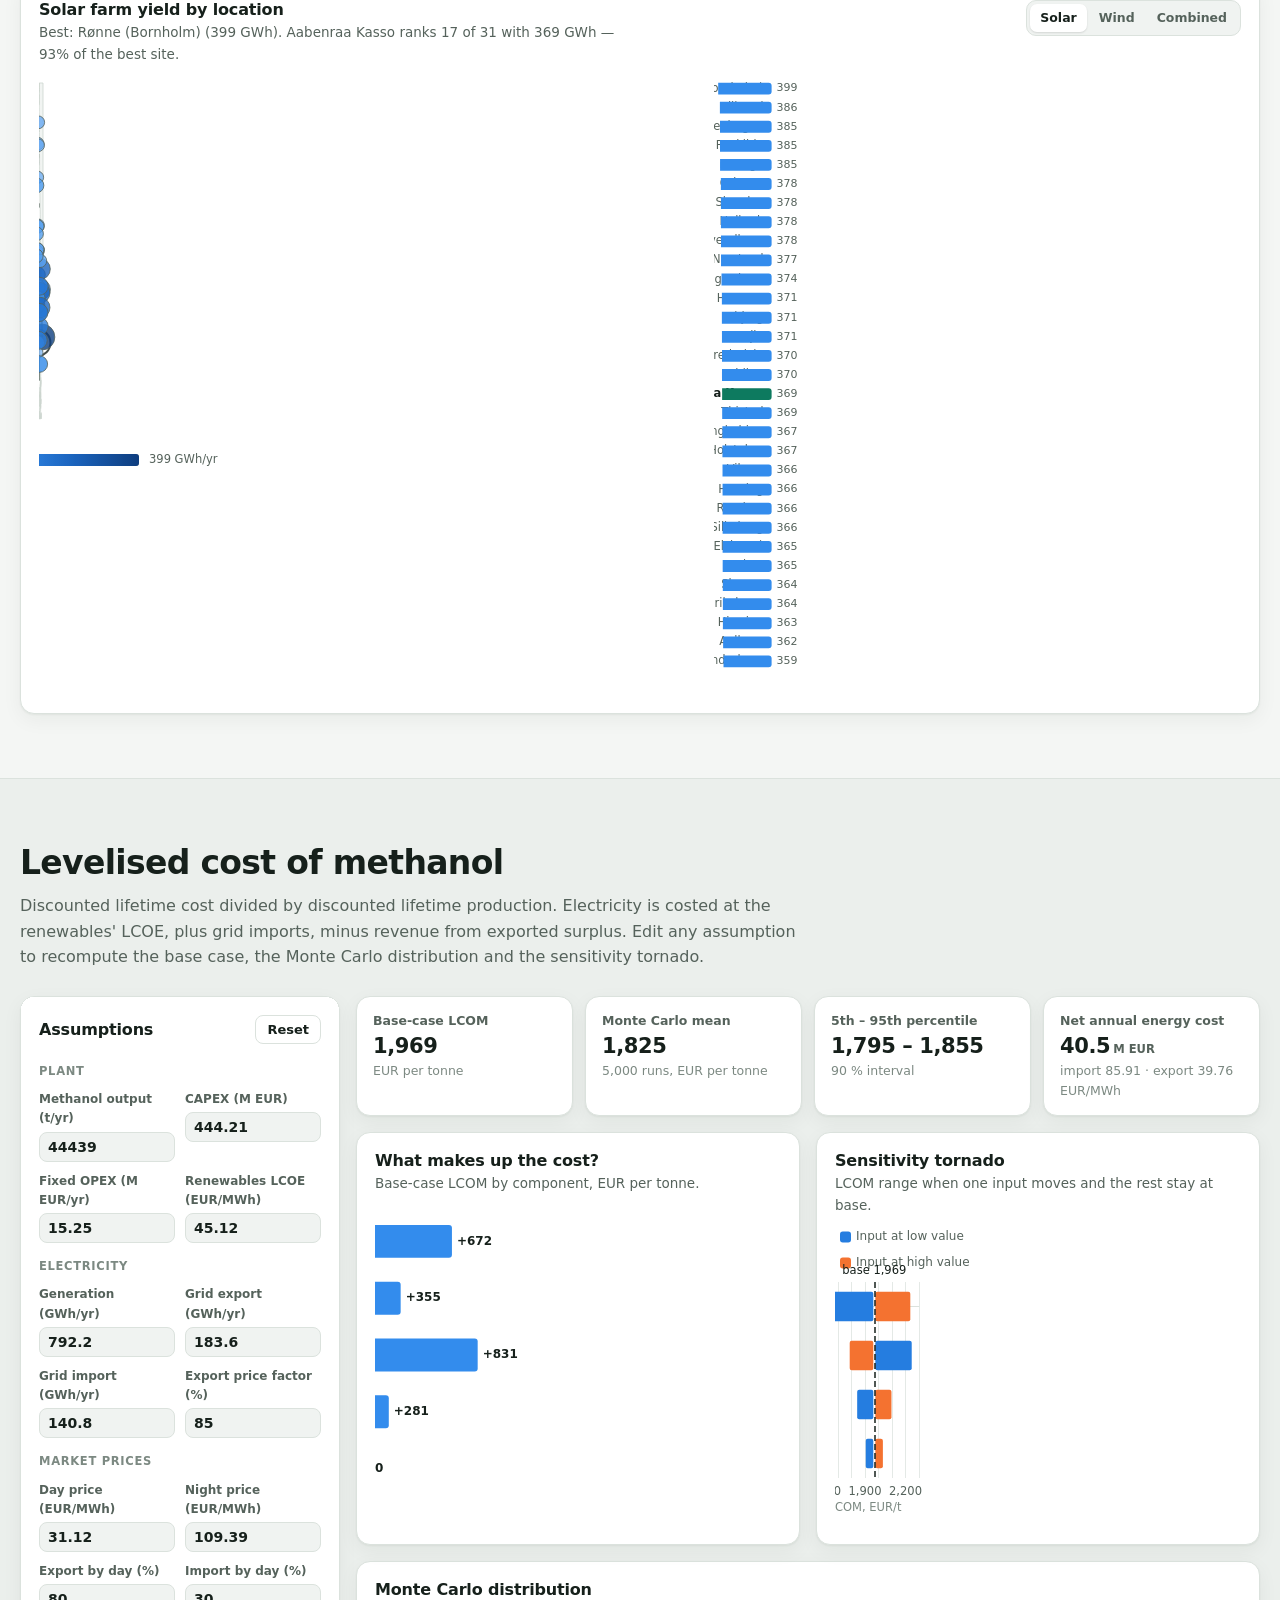
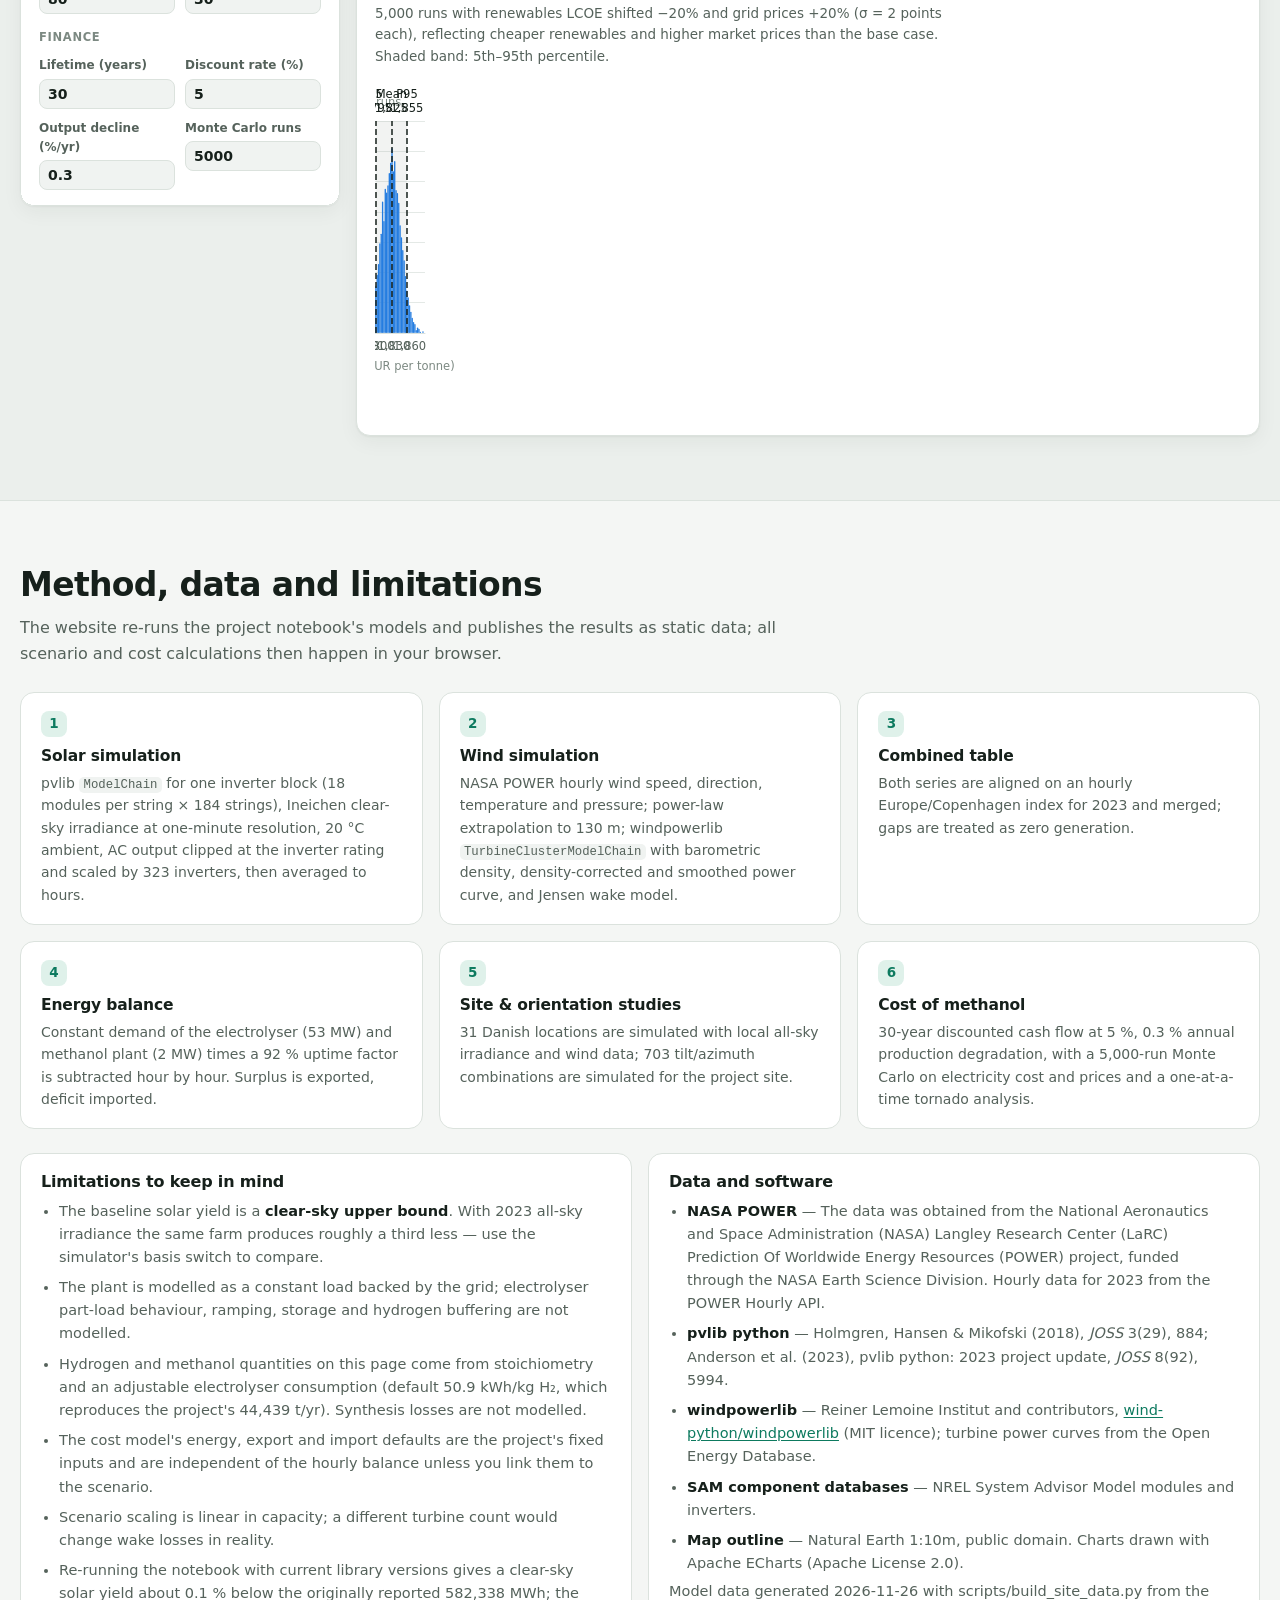
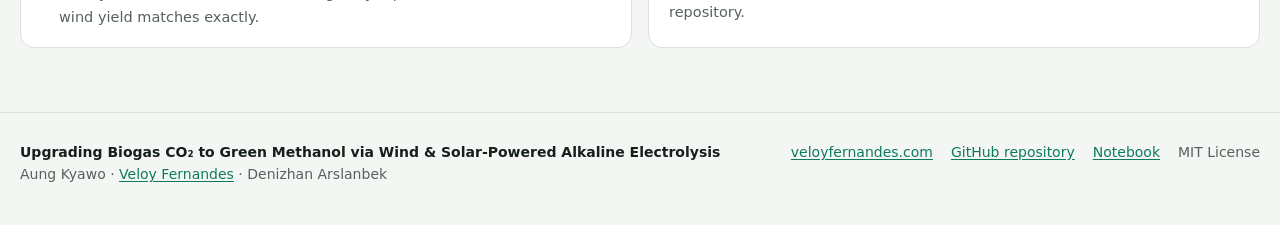
==== commit e46e3ab8: "Correct the spelling of Denizhan Arslanbek" ====
--- a/green-methanol/index.html
+++ b/green-methanol/index.html
@@ -448,7 +448,7 @@
   <div class="wrap footer-inner">
     <div>
       <strong>Upgrading Biogas CO₂ to Green Methanol via Wind &amp; Solar-Powered Alkaline Electrolysis</strong>
-      <p>Aung Kyawo · <a href="https://veloyfernandes.com/">Veloy Fernandes</a> · Denizhan Arslanbeka</p>
+      <p>Aung Kyawo · <a href="https://veloyfernandes.com/">Veloy Fernandes</a> · Denizhan Arslanbek</p>
     </div>
     <div class="footer-links">
       <a href="https://veloyfernandes.com/">veloyfernandes.com</a>
